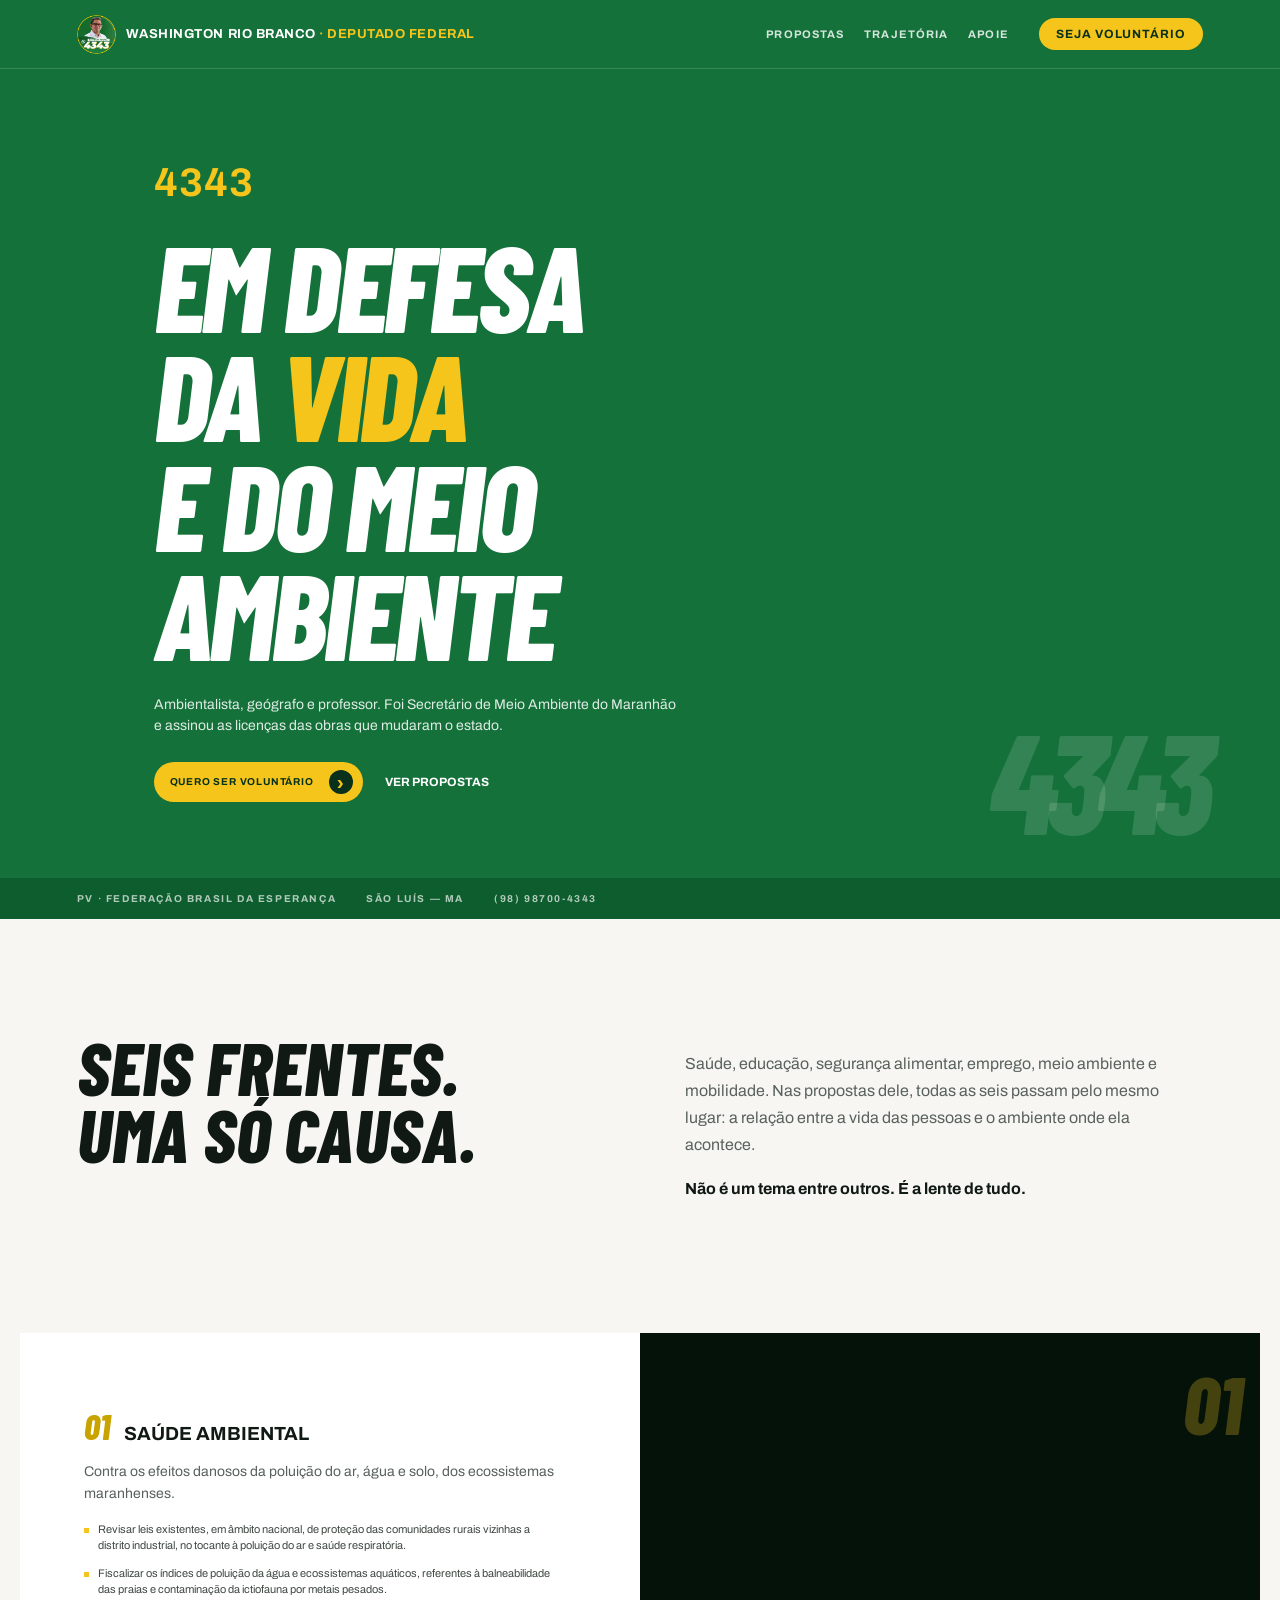
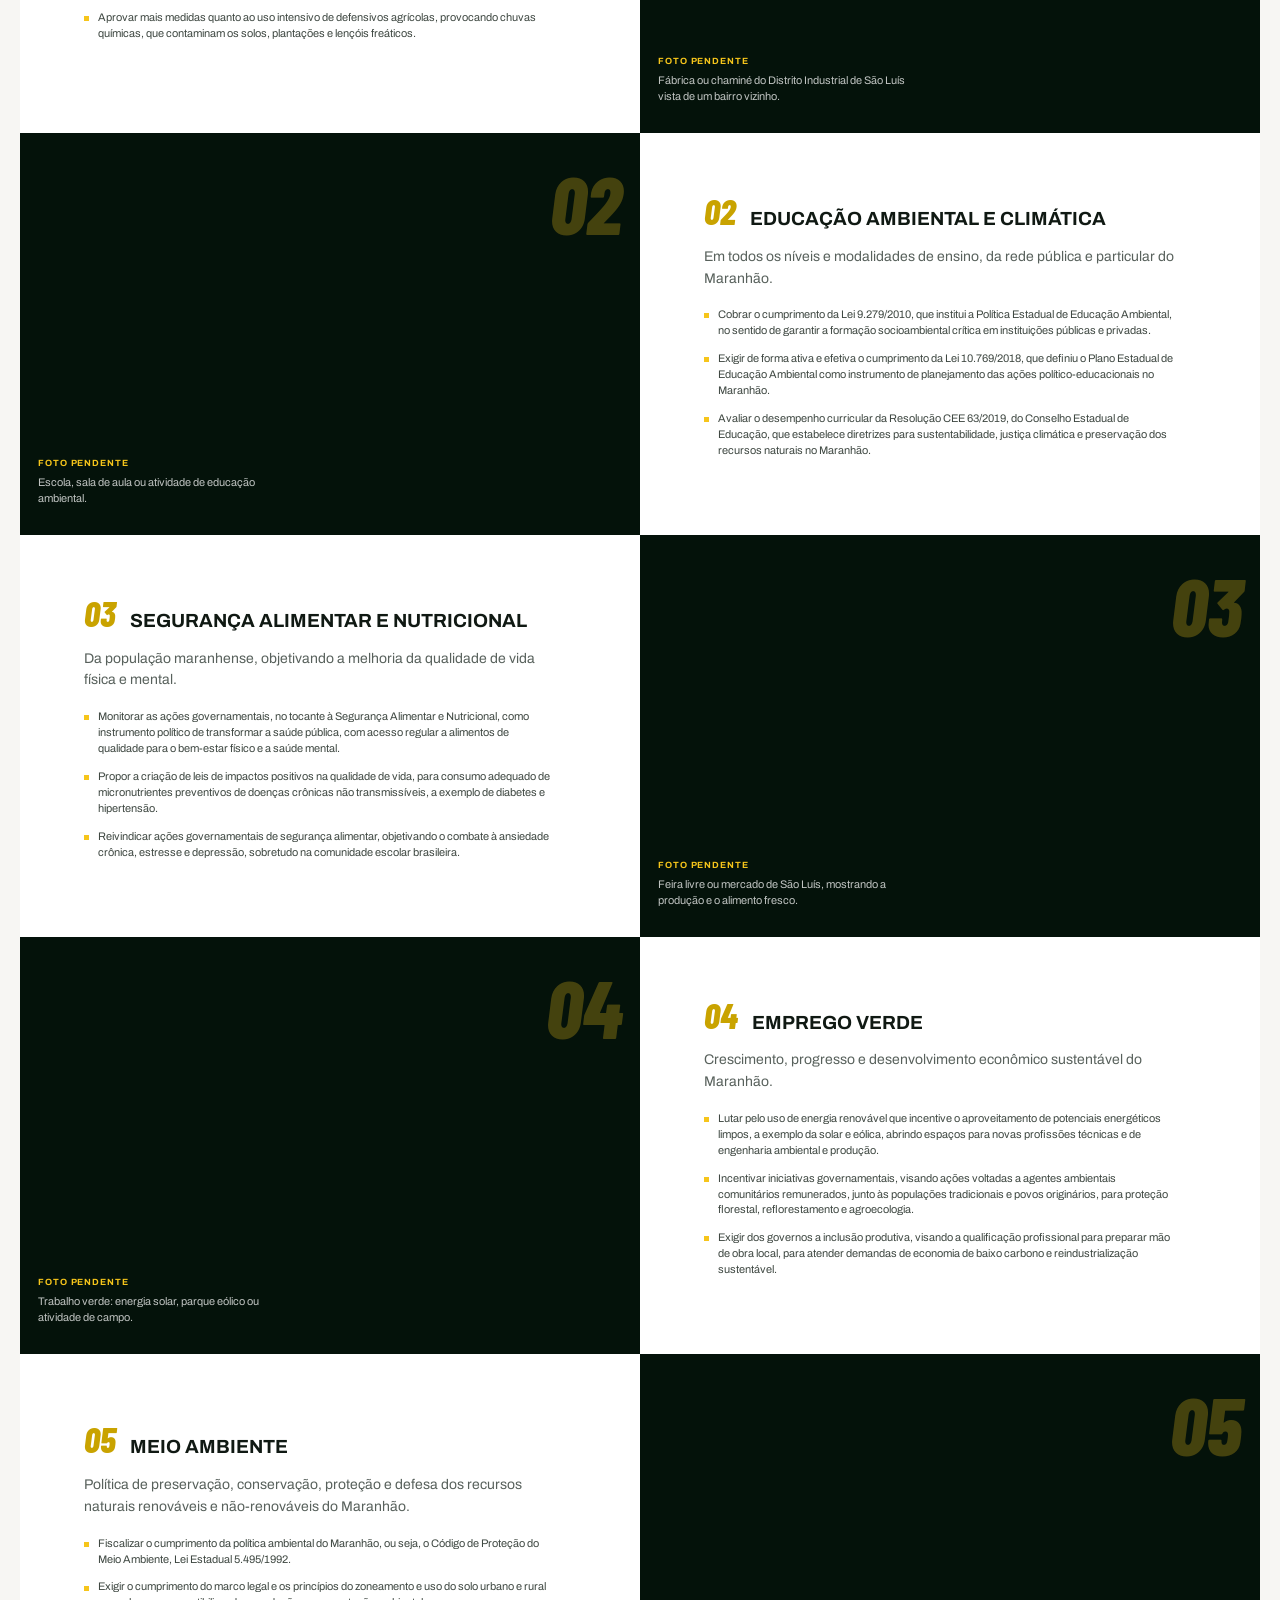
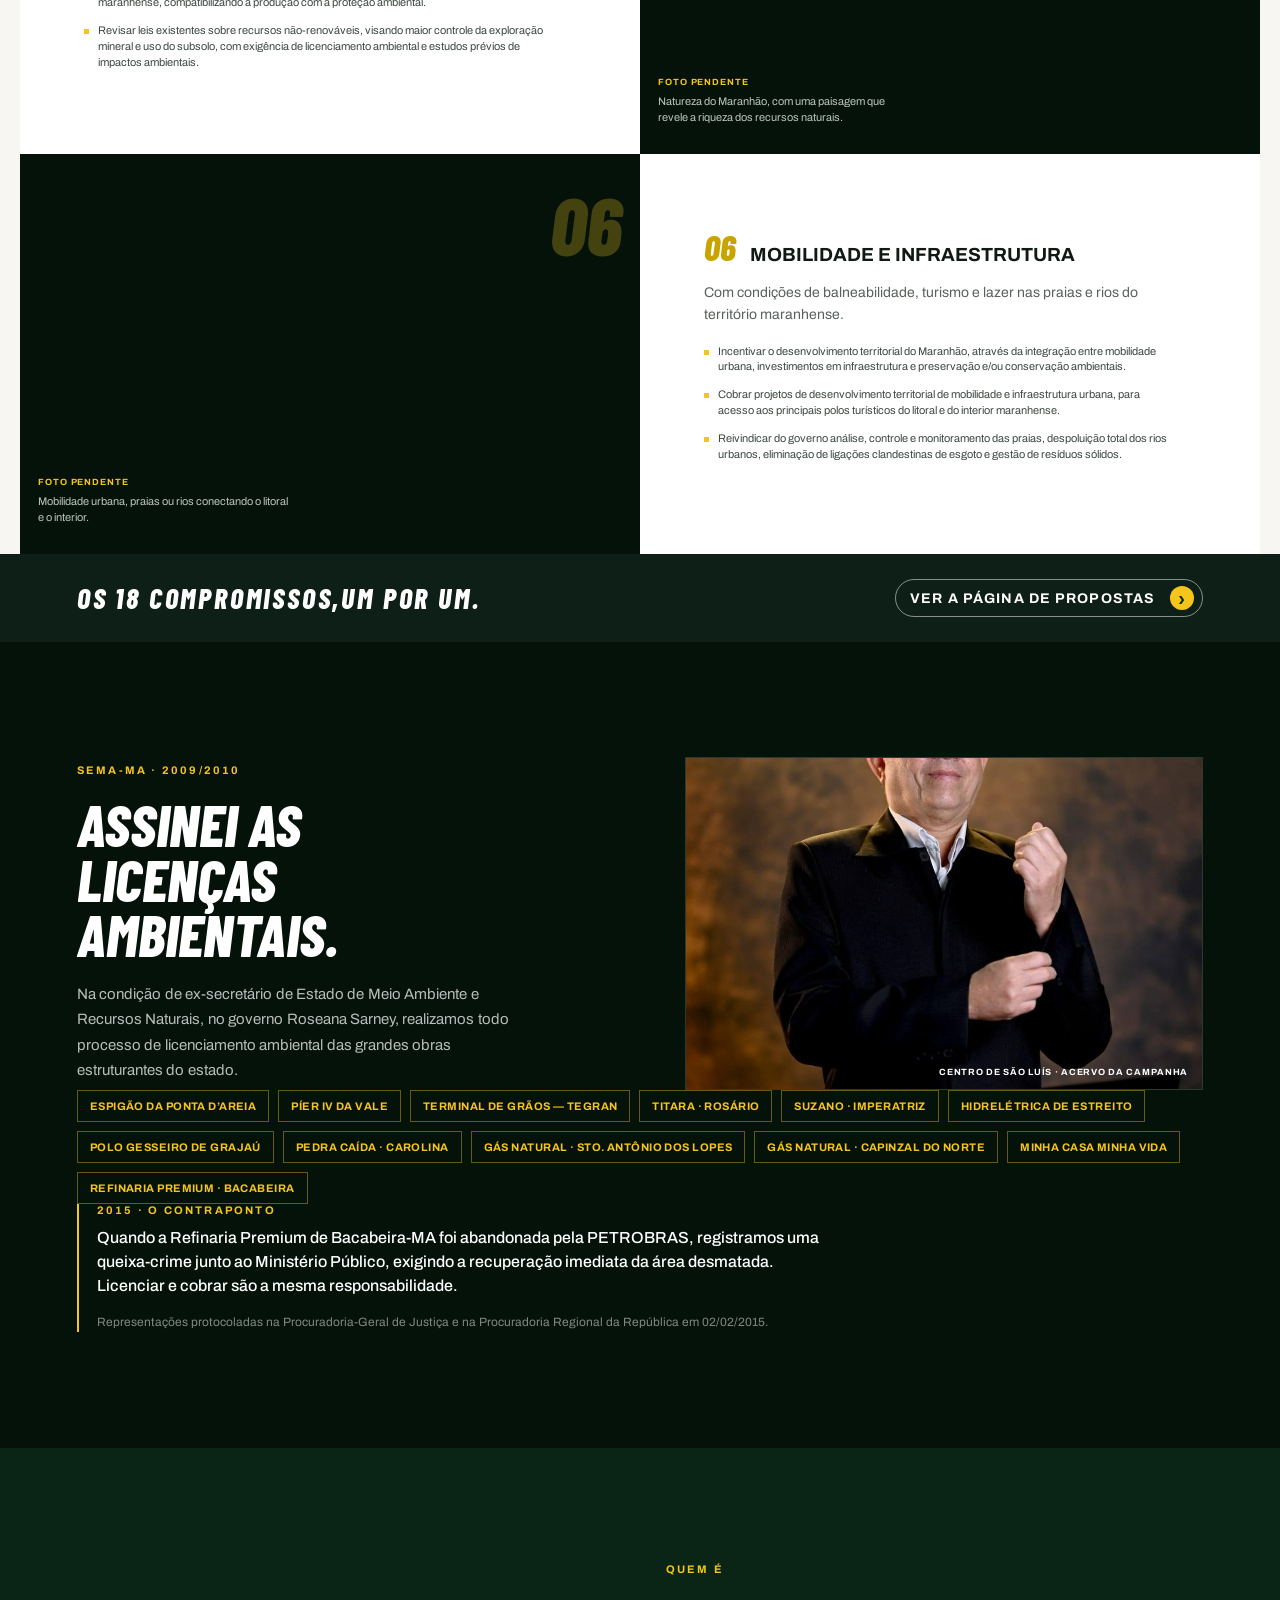
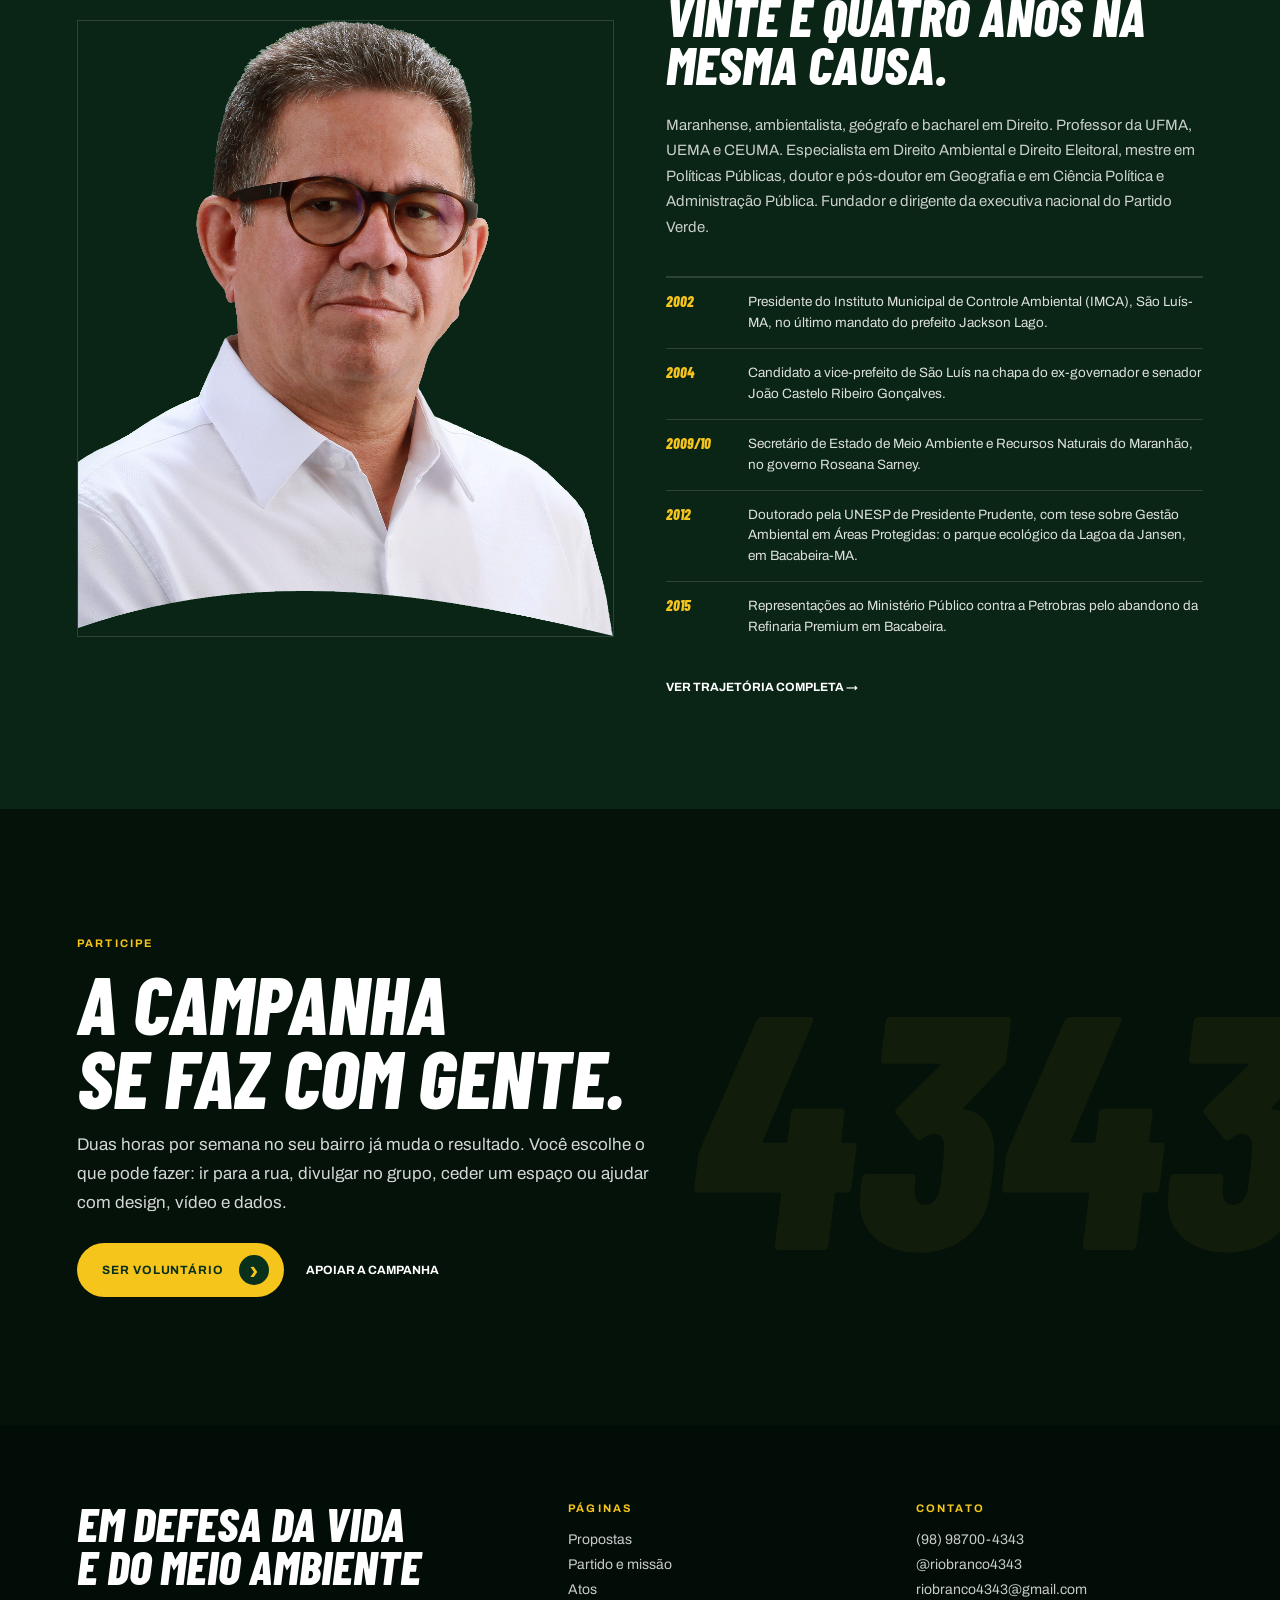
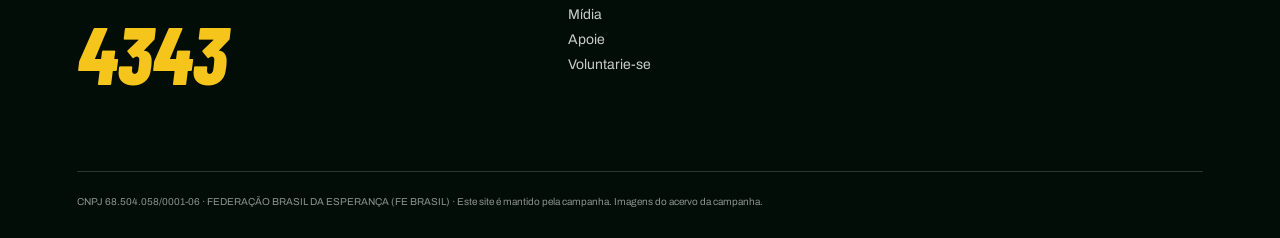
==== index.html @ f55b4275 "Trajetoria" ====
<!doctype html>
<html lang="pt-BR">
  <head>
    <meta charset="utf-8" />
    <meta name="viewport" content="width=device-width,initial-scale=1" />
    <meta
      name="description"
      content="Washington Rio Branco 4343 — Deputado Federal pelo Maranhão."
    />
    <title>Washington Rio Branco 4343</title>
    <link rel="icon" href="assets/marca-w.jpg" type="image/png">
    <link rel="stylesheet" href="styles.css" />
    <link rel="stylesheet" href="home.css" />
  </head>
  <body class="home-page">
    <header>
      <div class="wrap nav">
        <a class="brand" href="index.html"
          ><img src="assets/selo-circular.png" alt="Washington 4343" /><span
            >WASHINGTON RIO BRANCO <strong> · DEPUTADO FEDERAL</strong></span
          ></a
        >
        <nav>
          <a href="propostas.html">PROPOSTAS</a><a href="trajetoria.html">TRAJETÓRIA</a
          ><a href="apoie.html">APOIE</a>
        </nav>
        <a class="button" href="voluntarie-se.html">SEJA VOLUNTÁRIO</a>
      </div>
    </header>
    <main>
      <section class="home-hero">
        <div class="wrap home-hero-content">
          <div class="kicker">4343</div>
          <h1>EM DEFESA<br />DA <em>VIDA</em><br />E DO MEIO<br />AMBIENTE</h1>
          <p>
            Ambientalista, geógrafo e professor. Foi Secretário de Meio Ambiente
            do Maranhão e assinou as licenças das obras que mudaram o estado.
          </p>
          <div class="hero-actions">
            <a class="button" href="voluntarie-se.html">QUERO SER VOLUNTÁRIO</a
            ><a class="simple-link" href="propostas.html">VER PROPOSTAS</a>
          </div>
          <strong class="hero-number">4343</strong>
        </div>
      </section>
      <div class="home-band">
        <div class="wrap">
          <span>PV · FEDERAÇÃO BRASIL DA ESPERANÇA</span
          ><span>SÃO LUÍS — MA</span><span>(98) 98700-4343</span>
        </div>
      </div>
      <section class="home-intro wrap">
        <h2>SEIS FRENTES.<br />UMA SÓ CAUSA.</h2>
        <div>
          <p>
            Saúde, educação, segurança alimentar, emprego, meio ambiente e
            mobilidade. Nas propostas dele, todas as seis passam pelo mesmo
            lugar: a relação entre a vida das pessoas e o ambiente onde ela
            acontece.
          </p>
          <p><b>Não é um tema entre outros. É a lente de tudo.</b></p>
        </div>
      </section>
      <section class="home-proposals" aria-label="Seis frentes da campanha">
        <article class="home-proposal">
          <div class="home-proposal-copy">
            <h3><b>01</b> SAÚDE AMBIENTAL</h3>
            <p>
              Contra os efeitos danosos da poluição do ar, água e solo, dos ecossistemas maranhenses.
            </p>
            <ul>
              <li>
                Revisar leis existentes, em âmbito nacional, de proteção das comunidades rurais vizinhas a distrito industrial, no tocante à poluição do ar e saúde respiratória.
              </li>
              <li>
                Fiscalizar os índices de poluição da água e ecossistemas aquáticos, referentes à balneabilidade das praias e contaminação da ictiofauna por metais pesados.
              </li>
              <li>
                Aprovar mais medidas quanto ao uso intensivo de defensivos agrícolas, provocando chuvas químicas, que contaminam os solos, plantações e lençóis freáticos.
              </li>
            </ul>
          </div>
          <div class="home-proposal-photo">
            <strong>01</strong>
            <div>
              <b>FOTO PENDENTE</b>
              <p>
                Fábrica ou chaminé do Distrito Industrial de São Luís vista de
                um bairro vizinho.
              </p>
            </div>
          </div>
        </article>
        <article class="home-proposal home-proposal-reverse">
          <div class="home-proposal-photo">
            <strong>02</strong>
            <div>
              <b>FOTO PENDENTE</b>
              <p>Escola, sala de aula ou atividade de educação ambiental.</p>
            </div>
          </div>
          <div class="home-proposal-copy">
            <h3><b>02</b> EDUCAÇÃO AMBIENTAL E CLIMÁTICA</h3>
            <p>
              Em todos os níveis e modalidades de ensino, da rede pública e particular do Maranhão.
            </p>
            <ul>
              <li>
                Cobrar o cumprimento da Lei 9.279/2010, que institui a Política Estadual de Educação Ambiental, no sentido de garantir a formação socioambiental crítica em instituições públicas e privadas.
              </li>
              <li>
                Exigir de forma ativa e efetiva o cumprimento da Lei 10.769/2018, que definiu o Plano Estadual de Educação Ambiental como instrumento de planejamento das ações político-educacionais no Maranhão.
              </li>
              <li>
                Avaliar o desempenho curricular da Resolução CEE 63/2019, do Conselho Estadual de Educação, que estabelece diretrizes para sustentabilidade, justiça climática e preservação dos recursos naturais no Maranhão.
              </li>
            </ul>
          </div>
        </article>
        <article class="home-proposal">
          <div class="home-proposal-copy">
            <h3><b>03</b> SEGURANÇA ALIMENTAR E NUTRICIONAL</h3>
            <p>
              Da população maranhense, objetivando a melhoria da qualidade de vida física e mental.
            </p>
            <ul>
              <li>Monitorar as ações governamentais, no tocante à Segurança Alimentar e Nutricional, como instrumento político de transformar a saúde pública, com acesso regular a alimentos de qualidade para o bem-estar físico e a saúde mental.</li>
              <li>Propor a criação de leis de impactos positivos na qualidade de vida, para consumo adequado de micronutrientes preventivos de doenças crônicas não transmissíveis, a exemplo de diabetes e hipertensão.</li>
              <li>      
              Reivindicar ações governamentais de segurança alimentar, objetivando o combate à ansiedade crônica, estresse e depressão, sobretudo na comunidade escolar brasileira.
              </li>
            </ul>
          </div>
          <div class="home-proposal-photo">
            <strong>03</strong>
            <div>
              <b>FOTO PENDENTE</b>
              <p>
                Feira livre ou mercado de São Luís, mostrando a produção e o
                alimento fresco.
              </p>
            </div>
          </div>
        </article>
        <article class="home-proposal home-proposal-reverse">
          <div class="home-proposal-photo">
            <strong>04</strong>
            <div>
              <b>FOTO PENDENTE</b>
              <p>
                Trabalho verde: energia solar, parque eólico ou atividade de
                campo.
              </p>
            </div>
          </div>
          <div class="home-proposal-copy">
            <h3><b>04</b> EMPREGO VERDE</h3>
            <p>
              Crescimento, progresso e desenvolvimento econômico sustentável do Maranhão.
            </p>
            <ul>
              <li>Lutar pelo uso de energia renovável que incentive o aproveitamento de potenciais energéticos limpos, a exemplo da solar e eólica, abrindo espaços para novas profissões técnicas e de engenharia ambiental e produção.</li>

              <li>Incentivar iniciativas governamentais, visando ações voltadas a agentes ambientais comunitários remunerados, junto às populações tradicionais e povos originários, para proteção florestal, reflorestamento e agroecologia.</li>

              <li>Exigir dos governos a inclusão produtiva, visando a qualificação profissional para preparar mão de obra local, para atender demandas de economia de baixo carbono e reindustrialização sustentável.</li>
            </ul>
          </div>
        </article>
        <article class="home-proposal">
          <div class="home-proposal-copy">
            <h3><b>05</b> MEIO AMBIENTE</h3>
            <p>
              Política de preservação, conservação, proteção e defesa dos recursos naturais renováveis e não-renováveis do Maranhão.
            </p>
            <ul>
              <li>Fiscalizar o cumprimento da política ambiental do Maranhão, ou seja, o Código de Proteção do Meio Ambiente, Lei Estadual 5.495/1992.</li>
              <li>           
                Exigir o cumprimento do marco legal e os princípios do zoneamento e uso do solo urbano e rural maranhense, compatibilizando a produção com a proteção ambiental.
              </li>
              <li>
                Revisar leis existentes sobre recursos não-renováveis, visando maior controle da exploração mineral e uso do subsolo, com exigência de licenciamento ambiental e estudos prévios de impactos ambientais.
              </li>
            </ul>
          </div>
          <div class="home-proposal-photo">
            <strong>05</strong>
            <div>
              <b>FOTO PENDENTE</b>
              <p>
                Natureza do Maranhão, com uma paisagem que revele a riqueza dos
                recursos naturais.
              </p>
            </div>
          </div>
        </article>
        <article class="home-proposal home-proposal-reverse">
          <div class="home-proposal-photo">
            <strong>06</strong>
            <div>
              <b>FOTO PENDENTE</b>
              <p>
                Mobilidade urbana, praias ou rios conectando o litoral e o
                interior.
              </p>
            </div>
          </div>
          <div class="home-proposal-copy">
            <h3><b>06</b> MOBILIDADE E INFRAESTRUTURA</h3>
            <p>
              Com condições de balneabilidade, turismo e lazer nas praias e rios do território maranhense.
            </p>
            <ul>
              <li>
                Incentivar o desenvolvimento territorial do Maranhão, através da integração entre mobilidade urbana, investimentos em infraestrutura e preservação e/ou conservação ambientais.
              </li>
              <li>Cobrar projetos de desenvolvimento territorial de mobilidade e infraestrutura urbana, para acesso aos principais polos turísticos do litoral e do interior maranhense.</li>
              <li>
                Reivindicar do governo análise, controle e monitoramento das praias, despoluição total dos rios urbanos, eliminação de ligações clandestinas de esgoto e gestão de resíduos sólidos.
              </li>
            </ul>
          </div>
        </article>
      </section>
      <section class="home-commitments">
        <div class="wrap">
          <div class="kicker">COMPROMISSOS PARA O MARANHÃO</div>
          <h2>OS 18 COMPROMISSOS,<br />UM POR UM.</h2>
          <p>
            Propostas que unem dignidade, desenvolvimento sustentável e justiça
            ambiental no dia a dia dos maranhenses.
          </p>
          <a class="button alt" href="propostas.html"
            >VER A PÁGINA DE PROPOSTAS</a
          >
        </div>
      </section>
      <section id="assinaturas" class="home-works">
        <div class="home-works-inner">
          <div class="home-works-top">
            <div class="home-section-heading">
              <div class="kicker">SEMA-MA · 2009/2010</div>
              <h2>ASSINEI AS<br />LICENÇAS<br />AMBIENTAIS.<br /></h2>
              <div class="works-copy"><p>Na condição de ex-secretário de Estado de Meio Ambiente e Recursos Naturais, no governo Roseana Sarney, realizamos todo processo de licenciamento ambiental das grandes obras estruturantes do estado.</p></div>
            </div>
            <figure class="works-photo"><img src="assets/estudio-2.jpg" alt="Washington Rio Branco em reunião" /><figcaption>CENTRO DE SÃO LUÍS · ACERVO DA CAMPANHA</figcaption></figure>
          </div>
          <div class="works-list"><span>ESPIGÃO DA PONTA D’AREIA</span><span>PÍER IV DA VALE</span><span>TERMINAL DE GRÃOS — TEGRAN</span><span>TITARA · ROSÁRIO</span><span>SUZANO · IMPERATRIZ</span><span>HIDRELÉTRICA DE ESTREITO</span><span>POLO GESSEIRO DE GRAJAÚ</span><span>PEDRA CAÍDA · CAROLINA</span><span>GÁS NATURAL · STO. ANTÔNIO DOS LOPES</span><span>GÁS NATURAL · CAPINZAL DO NORTE</span><span>MINHA CASA MINHA VIDA</span><span>REFINARIA PREMIUM · BACABEIRA</span></div>
          <div class="counterpoint"><div class="kicker">2015 · O CONTRAPONTO</div><p>Quando a Refinaria Premium de Bacabeira-MA foi abandonada pela PETROBRAS, registramos uma queixa-crime junto ao Ministério Público, exigindo a recuperação imediata da área desmatada. Licenciar e cobrar são a mesma responsabilidade.</p><small>Representações protocoladas na Procuradoria-Geral de Justiça e na Procuradoria Regional da República em 02/02/2015.</small></div>
        </div>
      </section>
      <section id="quem-e" class="home-profile">
        <div class="wrap profile-grid">
          <img src="assets/retrato.png" alt="Washington Rio Branco" />
          <div>
            <div class="kicker">QUEM É</div>
            <h2>VINTE E QUATRO ANOS NA MESMA CAUSA.</h2>
            <p>
              Maranhense, ambientalista, geógrafo e bacharel em Direito.
              Professor da UFMA, UEMA e CEUMA. Especialista em Direito Ambiental
              e Direito Eleitoral, mestre em Políticas Públicas, doutor e
              pós-doutor em Geografia e em Ciência Política e Administração
              Pública. Fundador e dirigente da executiva nacional do Partido
              Verde.
            </p>
            <dl>
              <div>
                <dt>2002</dt>
                <dd>
                  Presidente do Instituto Municipal de Controle Ambiental
                  (IMCA), São Luís-MA, no último mandato do prefeito Jackson Lago.
                </dd>
              </div>
              <div>
                <dt>2004</dt>
                <dd>
                  Candidato a vice-prefeito de São Luís na chapa do
                  ex-governador e senador João Castelo Ribeiro Gonçalves.
                </dd>
              </div>
              <div>
                <dt>2009/10</dt>
                <dd>
                  Secretário de Estado de Meio Ambiente e Recursos Naturais do
                  Maranhão, no governo Roseana Sarney.
                </dd>
              </div>
              <div>
                <dt>2012</dt>
                <dd>
                  Doutorado pela UNESP de Presidente Prudente, com tese sobre Gestão Ambiental em Áreas Protegidas: 
                  o parque ecológico da Lagoa da Jansen, em Bacabeira-MA.
                </dd>
              </div>
              <div>
                <dt>2015</dt>
                <dd>
                  Representações ao Ministério Público contra a Petrobras pelo
                  abandono da Refinaria Premium em Bacabeira.
                </dd>
              </div>
            </dl>
            <a class="simple-link" href="trajetoria.html" style="display:inline-block;margin-top:28px"
              >VER TRAJETÓRIA COMPLETA →</a
            >
          </div>
        </div>
      </section>
      <section class="home-join">
        <div class="wrap">
          <div class="kicker">PARTICIPE</div>
          <h2>A CAMPANHA<br />SE FAZ COM GENTE.</h2>
          <p>
            Duas horas por semana no seu bairro já muda o resultado. Você
            escolhe o que pode fazer: ir para a rua, divulgar no grupo, ceder um
            espaço ou ajudar com design, vídeo e dados.
          </p>
          <div class="hero-actions">
            <a class="button" href="voluntarie-se.html">SER VOLUNTÁRIO</a
            ><a class="simple-link" href="apoie.html">APOIAR A CAMPANHA</a>
          </div>
        </div>
      </section>
    </main>
    <footer class="home-footer">
      <div class="wrap footer-grid">
        <div>
          <h2>EM DEFESA DA VIDA<br />E DO MEIO AMBIENTE</h2>
          <strong>4343</strong>
        </div>
        <div>
          <div class="kicker">PÁGINAS</div>
          <a href="propostas.html">Propostas</a
          ><a href="trajetoria.html">Partido e missão</a><a href="#assinaturas">Atos</a
          ><a href="#depoimento">Mídia</a><a href="apoie.html">Apoie</a
          ><a href="voluntarie-se.html">Voluntarie-se</a>
        </div>
        <div>
          <div class="kicker">CONTATO</div>
          <a href="https://wa.me/5598987004343">(98) 98700-4343</a
          ><a href="https://instagram.com/riobranco4343">@riobranco4343</a
          ><a href="mailto:riobranco4343@gmail.com">riobranco4343@gmail.com</a>
        </div>
      </div>
      <div class="wrap footer-legal">
        CNPJ 68.504.058/0001-06 · FEDERAÇÃO BRASIL DA ESPERANÇA (FE BRASIL) ·
        Este site é mantido pela campanha. Imagens do acervo da campanha.
      </div>
    </footer>
    <script src="home.js"></script>
  </body>
</html>
---- styles.css ----
@import url("https://fonts.googleapis.com/css2?family=Archivo:wght@400;500;600;700&family=Barlow+Condensed:ital,wght@0,600;0,700;0,800;1,600;1,800&display=swap");

:root {
  --green: #14713a;
  --dark: #04120a;
  --ink: #101913;
  --gold: #f6c51b;
  --paper: #f7f6f3;
  --line: #dcded8;
}
* {
  box-sizing: border-box;
}
html {
  scroll-behavior: smooth;
}
body {
  margin: 0;
  background: var(--paper);
  font-family: Archivo, Arial, sans-serif;
  color: var(--ink);
}
a {
  text-decoration: none;
  color: inherit;
}
.wrap {
  width: min(1120px, 88vw);
  margin: auto;
}
.kicker {
  font-size: 11px;
  letter-spacing: 0.2em;
  font-weight: 700;
  color: var(--gold);
}
.kicker-green {
  color: var(--green);
}
.kicker-dark {
  color: #08301a;
}
h1,
h2,
h3 {
  font-family: "Barlow Condensed", Arial, sans-serif;
  font-style: italic;
  line-height: 0.9;
  margin: 0;
  font-weight: 800;
}
.button {
  display: inline-flex;
  align-items: center;
  gap: 15px;
  background: var(--gold);
  color: #08301a;
  border: 0;
  border-radius: 99px;
  padding: 12px 15px 12px 25px;
  font:
    700 12px Archivo,
    Arial,
    sans-serif;
  letter-spacing: 0.08em;
  cursor: pointer;
}
.button:after {
  content: "›";
  font: 700 26px/20px Arial;
  display: grid;
  place-items: center;
  width: 30px;
  height: 30px;
  border-radius: 50%;
  background: #08301a;
  color: var(--gold);
}
.button.alt {
  background: transparent;
  border: 1px solid rgba(255, 255, 255, 0.5);
  color: #fff;
}
.button.alt:after {
  background: var(--gold);
  color: #08301a;
}
header {
  position: sticky;
  top: 0;
  z-index: 10;
  background: var(--green);
  border-bottom: 1px solid #ffffff25;
}
.nav {
  height: 68px;
  display: flex;
  align-items: center;
  gap: 22px;
}
.brand {
  display: flex;
  align-items: center;
  gap: 10px;
  color: #fff;
  font-weight: 700;
  font-size: 13px;
  letter-spacing: 0.04em;
}
.brand img {
  width: 39px;
  height: 39px;
  border-radius: 50%;
  object-fit: cover;
}
.brand strong {
  color: var(--gold);
}
nav {
  margin-left: auto;
  display: flex;
  gap: 20px;
  color: #ffffffd1;
  font-size: 11px;
  font-weight: 700;
  letter-spacing: 0.1em;
}
nav a:hover {
  color: var(--gold);
}
.nav .button {
  margin-left: 8px;
  padding: 9px 17px;
}
.nav .button:after {
  display: none;
}
.hero {
  min-height: 640px;
  background: var(--green);
  color: #fff;
  display: flex;
  align-items: end;
  padding: 82px 0;
}
.hero-content {
  max-width: 810px;
}
.hero h1 {
  font-size: clamp(65px, 10vw, 136px);
  margin: 22px 0;
  color: #fff;
}
.hero h1 em {
  color: var(--gold);
  font-style: inherit;
}
.lead {
  font-size: 18px;
  line-height: 1.6;
  max-width: 640px;
  color: #ffffffda;
}
.hero-actions {
  display: flex;
  align-items: center;
  gap: 22px;
  margin-top: 26px;
}
.simple-link {
  font-size: 12px;
  font-weight: 700;
}
.home-commitments h2 {
  letter-spacing: 0.1em;
  color: #fff;
}
.band {
  background: #0f5f30;
  color: #ffffffa8;
  padding: 15px 0;
  font-size: 10px;
  font-weight: 700;
  letter-spacing: 0.16em;
}
.band .wrap {
  display: flex;
  gap: 24px;
  flex-wrap: wrap;
}
.intro {
  padding: 100px 0 70px;
  display: grid;
  grid-template-columns: 1fr 1fr;
  gap: 90px;
}
.intro h2 {
  font-size: 68px;
}
.intro p {
  font-size: 16px;
  line-height: 1.7;
  color: #4a5450;
}
.intro p b {
  color: var(--ink);
}
.cards {
  display: grid;
  grid-template-columns: repeat(3, 1fr);
  border-top: 1px solid var(--line);
  border-left: 1px solid var(--line);
  margin-bottom: 100px;
}
.card {
  min-height: 250px;
  background: #fff;
  padding: 31px 27px;
  border-right: 1px solid var(--line);
  border-bottom: 1px solid var(--line);
}
.number {
  font: 800 italic 40px "Barlow Condensed";
  color: #c9a300;
}
.card h3 {
  font: 600 23px/1 "Archivo";
  margin: 12px 0;
}
.card p {
  font-size: 14px;
  line-height: 1.6;
  color: #4a5450;
}
.feature {
  background: var(--dark);
  color: #fff;
  padding: 100px 0;
}
.feature-grid {
  display: grid;
  grid-template-columns: 1fr 1fr;
  gap: 64px;
  align-items: center;
}
.feature h2 {
  font-size: 66px;
  margin: 16px 0;
}
.feature p {
  color: #ffffffbf;
  line-height: 1.7;
}
.feature img {
  width: 100%;
  height: 350px;
  object-fit: cover;
  object-position: center 34%;
}
.quote {
  background: var(--gold);
  padding: 84px 0;
}
.quote h2 {
  font-size: clamp(48px, 7vw, 96px);
  max-width: 900px;
}
.cta {
  background: var(--dark);
  color: #fff;
  padding: 90px 0;
}
.cta .wrap {
  display: flex;
  justify-content: space-between;
  gap: 30px;
  align-items: end;
}
.cta h2 {
  font-size: 65px;
}
.footer {
  background: #0b2e19;
  color: #ffffffa8;
  padding: 38px 0;
  font-size: 12px;
}
.footer .wrap {
  display: flex;
  justify-content: space-between;
  gap: 20px;
  flex-wrap: wrap;
}
.page-hero {
  background: var(--green);
  color: #fff;
  padding: 100px 0 85px;
}
.page-hero h1 {
  font-size: clamp(62px, 9vw, 128px);
  margin-top: 18px;
}
.page-hero p {
  font-size: 18px;
  line-height: 1.6;
  max-width: 600px;
  color: #ffffffd5;
}
.proposals {
  width: min(1120px, 88vw);
  margin: 0 auto;
  padding: 92px 0 110px;
  display: grid;
  grid-template-columns: 200px minmax(0, 650px);
  justify-content: center;
  gap: 56px;
  align-items: start;
}
.proposal-index {
  position: sticky;
  top: max(84px, calc(50vh - 170px));
}
.proposal-index .kicker {
  margin-bottom: 14px;
  color: #727a74;
}
.proposal-index a {
  display: block;
  padding: 11px 10px;
  border-left: 2px solid #dfdfd8;
  font-size: 10px;
  font-weight: 700;
  line-height: 1.25;
  color: #5d665f;
}
.proposal-index a b {
  color: #c9a300;
  margin-right: 8px;
}
.proposal-index a:hover,
.proposal-index a.active {
  border-left-color: var(--green);
  background: #edf3ed;
  color: var(--ink);
}
.proposals:has(.proposal:target) .proposal-index a.active {
  border-left-color: #dfdfd8;
  background: transparent;
  color: #5d665f;
}
.proposals:has(#proposta-01:target) .proposal-index a[href="#proposta-01"],
.proposals:has(#proposta-02:target) .proposal-index a[href="#proposta-02"],
.proposals:has(#proposta-03:target) .proposal-index a[href="#proposta-03"],
.proposals:has(#proposta-04:target) .proposal-index a[href="#proposta-04"],
.proposals:has(#proposta-05:target) .proposal-index a[href="#proposta-05"],
.proposals:has(#proposta-06:target) .proposal-index a[href="#proposta-06"] {
  border-left-color: var(--green);
  background: #edf3ed;
  color: var(--ink);
}
.proposal-index p {
  margin: 24px 0 0;
  padding-top: 14px;
  border-top: 1px solid var(--line);
  color: #7d857f;
  font-size: 10px;
  line-height: 1.5;
}
.proposals-list {
  display: grid;
  width: 100%;
  gap: 100px;
}
.proposal {
  display: flex;
  flex-direction: column;
  gap: 28px;
  scroll-margin-top: 105px;
}
.proposal-text {
  background: transparent;
}
.proposal .number {
  display: inline-block;
  margin-right: 10px;
  font: 800 italic 70px/0.75 "Barlow Condensed";
  color: #dfddd5;
  vertical-align: middle;
}
.proposal-text h2 {
  display: inline;
  font: 800 italic 45px/0.9 "Barlow Condensed";
  vertical-align: middle;
}
.proposal-text p {
  max-width: 550px;
  margin: 25px 0 20px;
  color: var(--green);
  font-size: 18px;
  font-weight: 600;
  line-height: 1.5;
}
.proposal-text ul {
  margin: 0;
  padding: 16px 0 0;
  list-style: none;
  border-top: 2px solid var(--ink);
}
.proposal-text ul:before {
  content: "O QUE VOU FAZER";
  display: block;
  margin-bottom: 4px;
  color: var(--green);
  font-size: 10px;
  font-weight: 700;
  letter-spacing: 0.2em;
}
.proposal-text li {
  position: relative;
  margin: 0;
  padding: 17px 0 17px 84px;
  border-bottom: 1px solid var(--line);
  font-size: 15px;
  line-height: 1.55;
}
.proposal-text li:before {
  content: "ATUAR";
  position: absolute;
  left: 0;
  top: 19px;
  color: #737a74;
  font-size: 10px;
  font-weight: 700;
  letter-spacing: 0.1em;
}
.proposal-photo {
  order: 2;
  height: 205px;
  background: #0a2415;
  position: relative;
  overflow: hidden;
}
.proposal-text {
  order: 1;
}
.proposal-photo img {
  width: 100%;
  height: 100%;
  object-fit: cover;
  object-position: center;
  display: block;
}
.proposal-photo:after {
  content: "";
  position: absolute;
  inset: 0;
  background: linear-gradient(0deg, rgba(4, 18, 10, 0.55), transparent 48%);
  pointer-events: none;
}
.proposal-photo .photo-number {
  font: 800 italic 94px "Barlow Condensed";
  color: #f6c51b66;
  position: absolute;
  z-index: 1;
  right: 20px;
  top: 12px;
}
.support {
  padding: 95px 0;
  display: grid;
  grid-template-columns: 1fr 1fr;
  gap: 70px;
}
.support h1 {
  font-size: 74px;
  margin: 16px 0;
}
.support p {
  line-height: 1.7;
  color: #4a5450;
}
.support-photo {
  width: 100%;
  max-width: 430px;
  height: 510px;
  margin-top: 15px;
  object-fit: cover;
  object-position: center top;
}
.form {
  background: #fff;
  border: 1px solid var(--line);
  padding: 32px;
}
.form h2 {
  font-size: 38px;
  margin-bottom: 22px;
}
.form label {
  display: block;
  font-size: 11px;
  font-weight: 700;
  letter-spacing: 0.1em;
  margin: 17px 0 7px;
}
.form input,
.form select,
.form textarea {
  width: 100%;
  padding: 13px;
  border: 1px solid #c9cec8;
  background: #fafaf8;
  font: 14px Archivo;
}
.form textarea {
  min-height: 90px;
}
.form .button {
  margin-top: 22px;
}
.form button:disabled {
  opacity: 0.65;
  cursor: wait;
}
.notice {
  font-size: 11px !important;
  color: #6b746e !important;
  margin-top: 20px;
}
.join {
  background: var(--dark);
  color: #fff;
  padding: 90px 0;
}
.volunteer-page {
  min-height: 100vh;
  display: flex;
  flex-direction: column;
}
.volunteer-page main {
  flex: 1;
  display: flex;
}
.volunteer-page .join {
  flex: 1;
  display: flex;
  align-items: center;
}
.volunteer-page .join-grid {
  width: min(1180px, 88vw);
  gap: clamp(48px, 6vw, 88px);
  align-items: center;
}
.volunteer-page .join h1 {
  font-size: clamp(58px, 6vw, 86px);
}
.volunteer-page .whatsapp-card {
  background: #0b2e19;
  border: 1px solid #2a7046;
  color: #fff;
  padding: 32px;
}
.volunteer-page .whatsapp-card h2 {
  color: #fff;
  margin-top: 10px;
}
.volunteer-page .whatsapp-card p {
  color: #ffffffc7;
}
.volunteer-page .whatsapp-card .notice {
  color: #ffffffa8 !important;
}
.whatsapp-brand {
  width: 48px;
  height: 48px;
  display: block;
  margin-bottom: 12px;
  border-radius: 50%;
  object-fit: cover;
}
.join-grid {
  display: grid;
  grid-template-columns: 1fr 1fr;
  gap: 70px;
}
.join h1 {
  font-size: 80px;
  margin: 16px 0;
}
.join p {
  line-height: 1.7;
  color: #ffffffc7;
}
.check {
  display: flex;
  gap: 12px;
  margin: 13px 0;
  color: #fff;
  font-size: 14px;
}
.check:before {
  content: "✓";
  color: var(--gold);
  font-weight: bold;
}
.success {
  display: none;
  margin-top: 16px;
  background: #e9f5df;
  padding: 13px;
  color: #245719;
  font-size: 13px;
}
.success.error {
  background: #fff0ed;
  color: #9b2c18;
}
.pix-owner {
  margin: 0 0 18px;
  font-size: 13px;
  line-height: 1.6;
}
.pix-options {
  display: grid;
  grid-template-columns: repeat(3, 1fr);
  gap: 8px;
  margin: 18px 0;
}
.pix-value {
  padding: 12px 6px;
  border: 1px solid #b7c4b9;
  background: #fff;
  color: #08301a;
  font:
    700 13px Archivo,
    Arial,
    sans-serif;
  cursor: pointer;
}
.pix-value:hover,
.pix-value.active {
  border-color: var(--green);
  background: var(--green);
  color: #fff;
}
.pix-key-copy {
  width: 100%;
  margin-top: 10px;
  padding: 11px;
  border: 1px solid #aebbb0;
  background: transparent;
  color: #08301a;
  font:
    700 11px Archivo,
    Arial,
    sans-serif;
  letter-spacing: 0.08em;
  cursor: pointer;
}
.pix-key-copy:hover {
  border-color: var(--green);
  color: var(--green);
}
.pix-qr-wrap {
  display: grid;
  place-items: center;
  min-height: 210px;
  margin: 24px 0 4px;
  border: 1px solid var(--line);
  background: #fff;
}
#pix-qr {
  display: grid;
  place-items: center;
  width: 190px;
  min-height: 190px;
  color: #4a5450;
  font-size: 12px;
  line-height: 1.5;
  text-align: center;
}
#pix-qr img {
  display: block;
}
@media (max-width: 760px) {
  nav {
    display: none;
  }
  .nav .button {
    margin-left: auto;
  }
  .hero {
    min-height: 600px;
    padding: 60px 0;
  }
  .intro,
  .feature-grid,
  .support,
  .join-grid {
    grid-template-columns: 1fr;
    gap: 35px;
  }
  .intro {
    padding: 65px 0 45px;
  }
  .intro h2 {
    font-size: 55px;
  }
  .cards {
    grid-template-columns: 1fr;
  }
  .feature {
    padding: 65px 0;
  }
  .feature h2,
  .cta h2 {
    font-size: 54px;
  }
  .cta .wrap {
    display: block;
  }
  .cta .button {
    margin-top: 25px;
  }
  .proposals {
    display: block;
    padding: 60px 0 72px;
  }
  .proposal-index {
    display: none;
  }
  .proposals-list {
    gap: 72px;
  }
  .proposal {
    gap: 22px;
  }
  .proposal .number {
    font-size: 56px;
  }
  .proposal-text h2 {
    font-size: 36px;
  }
  .proposal-text p {
    margin: 20px 0 16px;
    font-size: 16px;
  }
  .proposal-text li {
    padding: 14px 0 14px 68px;
    font-size: 14px;
  }
  .proposal-text li:before {
    top: 16px;
    font-size: 9px;
  }
  .proposal-photo {
    height: 150px;
  }
  .support {
    padding: 65px 0;
  }
  .support h1,
  .join h1 {
    font-size: 60px;
  }
  .volunteer-page .join {
    padding: 70px 0;
  }
  .volunteer-page .join-grid {
    width: min(100% - 40px, 520px);
  }
  .volunteer-page .join h1 {
    font-size: 60px;
  }
  .page-hero {
    padding: 70px 0;
  }
  .hero-actions {
    align-items: flex-start;
    flex-direction: column;
  }
  .band .wrap {
    gap: 10px 20px;
  }
}
---- home.css ----
/* Home editorial */
.home-page {
  background: #f7f6f3;
}
.home-hero {
  min-height: 0;
  background: var(--green);
  color: #fff;
  position: relative;
  overflow: hidden;
}
.home-hero-content {
  position: relative;
  max-width: 1240px;
  margin: 0 auto;
  padding: clamp(18px, 2.8vw, 40px) 6vw clamp(42px, 7vw, 76px);
  min-height: min(84vh, 1000px);
  display: flex;
  flex-direction: column;
  justify-content: flex-end;
  gap: 26px;
}

.home-hero .kicker {
  font-size: 40px;
  letter-spacing: 1px;
}

.home-hero h1 {
  margin: 0;
  font-size: clamp(72px, 9.5vw, 136px);
  letter-spacing: -0.035em;
}
.home-hero h1 em {
  color: var(--gold);
  font-style: inherit;
}
.home-hero p {
  max-width: 530px;
  margin: 0;
  color: #ffffffdc;
  font-size: 14px;
  line-height: 1.5;
}
.home-hero .hero-actions {
  margin-top: 0;
}
.home-hero .button {
  padding: 8px 10px 8px 16px;
  font-size: 10px;
}
.home-hero .button:after {
  width: 24px;
  height: 24px;
  font-size: 21px;
}
.home-hero .simple-link,
.home-join .simple-link {
  color: #fff;
}
.hero-number {
  position: absolute;
  right: 0;
  bottom: 28px;
  color: #ffffff22;
  font: 800 italic clamp(80px, 11vw, 155px)/1 "Barlow Condensed";
  letter-spacing: -0.08em;
}
.home-band {
  background: #0d5d2e;
  color: #ffffffad;
  padding: 15px 0;
  font-size: 10px;
  font-weight: 700;
  letter-spacing: 0.16em;
}
.home-band .wrap {
  display: flex;
  gap: 30px;
  flex-wrap: wrap;
}
.home-intro {
  display: grid;
  grid-template-columns: 1fr 1fr;
  gap: 90px;
  padding: 120px 0 80px;
}
.home-intro h2,
.home-section-heading h2 {
  font-size: clamp(54px, 6vw, 82px);
}
.home-intro p {
  max-width: 485px;
  font-size: 16px;
  line-height: 1.7;
  color: #59625c;
}
.home-intro p b {
  color: var(--ink);
}
.home-proposals {
  width: min(1120px, 100%);
  margin: 0 auto 120px;
}
.home-proposal {
  display: grid;
  grid-template-columns: 1fr 1fr;
  min-height: 370px;
}
.home-proposal-copy {
  padding: 58px 52px;
  background: #fff;
}
.home-proposal-copy h3 {
  margin: 0 0 24px;
  font:
    700 19px/1.1 Archivo,
    Arial,
    sans-serif;
  color: var(--ink);
}
.home-proposal-copy h3 b {
  color: #c9a300;
  font: 800 italic 36px/0.8 "Barlow Condensed";
  margin-right: 10px;
}
.home-proposal-copy p {
  max-width: 430px;
  margin: 0 0 22px;
  color: #58615c;
  font-size: 14px;
  line-height: 1.55;
}
.home-proposal-copy ul {
  max-width: 430px;
  margin: 0;
  padding: 0;
  list-style: none;
}
.home-proposal-copy li {
  position: relative;
  margin: 0 0 13px;
  padding-left: 14px;
  color: #3f4842;
  font-size: 11px;
  line-height: 1.45;
}
.home-proposal-copy li:before {
  content: " ";
  position: absolute;
  top: 0.55em;
  left: 0;
  width: 5px;
  height: 5px;
  background: var(--gold);
}
.home-proposal-photo {
  position: relative;
  display: flex;
  flex-direction: column;
  justify-content: space-between;
  min-height: 370px;
  padding: 28px 18px;
  background: var(--dark);
  color: #fff;
}
.home-proposal-photo > strong {
  align-self: flex-end;
  color: #f6c51b44;
  font: 800 italic 82px/1 "Barlow Condensed";
}
.home-proposal-photo > div {
  max-width: 255px;
  color: #ffffffbf;
  font-size: 11px;
  line-height: 1.45;
}
.home-proposal-photo > div b {
  display: block;
  margin-bottom: 5px;
  color: var(--gold);
  font-size: 9px;
  letter-spacing: 0.1em;
}
.home-proposal-photo > div p {
  margin: 0;
}
.home-commitments {
  background: #0d1f16;
  color: #fff;
  padding: 18px 0;
}
.home-commitments .wrap {
  width: min(900px, calc(100% - 50px));
  max-width: none;
  display: flex;
  align-items: center;
  justify-content: center;
  gap: 250px;
}
.home-commitments .kicker,
.home-commitments p {
  display: none;
}
.home-commitments h2 {
  margin: 0;
  font-size: 28px;
  line-height: 1;
  white-space: nowrap;
}
.home-commitments h2 br {
  display: none;
}
.home-commitments .button {
  flex: none;
  padding: 6px 8px 6px 14px;
  font-size: 14px;
}
.home-commitments .button:after {
  width: 24px;
  height: 24px;
  font-size: 20px;
}
.home-works {
  background: #03150d;
  color: #fff;
  padding: 128px 0 120px;
}
.home-works-inner {
  width: min(1040px, calc(100% - 50px));
  margin: 0 auto;
}
.home-works-top {
  display: grid;
  grid-template-columns: 340px 450px;
  justify-content: center;
  gap: 92px;
  align-items: center;
}
.home-section-heading h2 {
  max-width: 340px;
  margin: 0 0 20px;
  color: #fff;
  font-family: "Barlow Condensed", Arial, sans-serif;
  font-style: italic;
  font-weight: 800;
  font-size: clamp(36px, 4.6vw, 70px);
  line-height: 0.94;
  letter-spacing: 0;
  word-spacing: 0;
  text-transform: none;
}
.home-works .kicker {
  color: var(--gold);
}
.works-copy {
  max-width: 445px;
  color: #ffffffb8;
  font-size: 16px;
  line-height: 1.7;
  word-spacing: 0.03em;
}
.works-copy p {
  margin: 0;
}
.works-photo {
  position: relative;
  aspect-ratio: 1.3;
  margin: 0;
  overflow: hidden;
}
.works-photo img {
  width: 100%;
  height: 100%;
  display: block;
  object-fit: cover;
  object-position: center 45%;
}
.works-photo figcaption {
  position: absolute;
  right: 14px;
  bottom: 12px;
  color: #fff;
  font-size: 9px;
  font-weight: 700;
  letter-spacing: 0.08em;
}
.works-list {
  display: flex;
  flex-wrap: wrap;
  gap: 9px;
  margin-top: 48px;
}
.works-list span {
  padding: 9px 12px;
  border: 1px solid #f6c51b66;
  color: var(--gold);
  font-size: 11px;
  font-weight: 700;
  letter-spacing: 0.04em;
}
.counterpoint {
  max-width: 760px;
  margin-top: 40px;
  padding-left: 18px;
  border-left: 2px solid var(--gold);
  color: #fff;
}
.counterpoint .kicker {
  margin-bottom: 10px;
}
.counterpoint p {
  margin: 0 0 14px;
  font:
    700 21px/1.5 Archivo,
    Arial,
    sans-serif;
}
.counterpoint small {
  color: #ffffff80;
  font-size: 12px;
  line-height: 1.6;
}
.home-profile {
  background: #e8eee7;
  padding: 120px 0;
}
.profile-grid {
  display: grid;
  grid-template-columns: 0.78fr 1.22fr;
  gap: 80px;
  align-items: start;
}
.profile-grid > img {
  width: 100%;
  height: 640px;
  object-fit: cover;
  object-position: center top;
}
.profile-grid h2 {
  margin: 17px 0 24px;
  font-size: clamp(56px, 6vw, 86px);
}
.profile-grid > div > p {
  color: #46514a;
  line-height: 1.7;
}
.profile-grid dl {
  margin: 36px 0 0;
}
.profile-grid dl div {
  display: grid;
  grid-template-columns: 85px 1fr;
  gap: 15px;
  padding: 17px 0;
  border-top: 1px solid #cbd4ca;
}
.profile-grid dt {
  color: var(--green);
  font: 800 italic 30px "Barlow Condensed";
}
.profile-grid dd {
  margin: 0;
  color: #3f4a43;
  font-size: 14px;
  line-height: 1.55;
}
.home-testimony {
  background: #0b2e19;
  color: #fff;
  padding: 0;
}
.testimony-grid {
  display: grid;
  grid-template-columns: 1fr 1fr;
  gap: 70px;
  align-items: start;
}
.testimony-video {
  position: sticky;
  top: 102px;
  height: calc(100vh - 135px);
  padding: 76px 0;
}
.testimony-video video {
  width: 100%;
  height: 100%;
  display: block;
  object-fit: cover;
  background: #000;
}
.testimony-scroll {
  padding: 18vh 0 20vh;
}
.testimony-scroll article {
  min-height: 74vh;
  display: flex;
  flex-direction: column;
  justify-content: center;
}
.testimony-scroll h2 {
  margin: 18px 0;
  font-size: clamp(62px, 7vw, 96px);
}
.testimony-scroll p {
  max-width: 470px;
  color: #ffffffcf;
  font-size: 18px;
  line-height: 1.65;
}
.testimony-final {
  color: var(--gold);
}
.testimony-final p {
  color: #fff;
}
.testimony-actions {
  display: flex;
  align-items: center;
  gap: 22px;
  margin-top: 23px;
}
.home-join {
  background: var(--green);
  color: #fff;
  padding: 115px 0;
}
.home-join .wrap {
  max-width: 900px;
}
.home-join h2 {
  margin: 17px 0;
  font-size: clamp(58px, 8vw, 108px);
}
.home-join p {
  max-width: 600px;
  color: #ffffffd4;
  font-size: 17px;
  line-height: 1.7;
}
.home-footer {
  background: #061d0e;
  color: #fff;
  padding: 84px 0 28px;
}
.footer-grid {
  display: grid;
  grid-template-columns: 1.5fr 1fr 1fr;
  gap: 60px;
}
.footer-grid h2 {
  font-size: 48px;
}
.footer-grid strong {
  display: block;
  color: var(--gold);
  font: 800 italic 82px "Barlow Condensed";
  margin-top: 14px;
}
.footer-grid .kicker {
  margin-bottom: 18px;
}
.footer-grid a {
  display: block;
  margin: 10px 0;
  color: #ffffffc9;
  font-size: 14px;
}
.footer-grid a:hover {
  color: var(--gold);
}
.footer-legal {
  margin-top: 70px;
  padding-top: 22px;
  border-top: 1px solid #ffffff2b;
  color: #ffffff8c;
  font-size: 10px;
  line-height: 1.6;
}

@media (min-width: 761px) and (max-width: 900px) {
  .home-works-inner {
    width: calc(100% - 50px);
  }
  .home-commitments .wrap {
    width: calc(100% - 50px);
  }
  .home-section-heading h2 {
    font-size: clamp(50px, 6vw, 58px);
  }
}

@media (max-width: 760px) {
  .home-hero {
    min-height: 640px;
    padding: 65px 65px 0 0;
  }
  .home-hero h1 {
    font-size: clamp(63px, 17vw, 90px);
  }
  .home-hero p {
    font-size: 16px;
  }
  .hero-number {
    right: 5vw;
    bottom: -9px;
  }
  .home-band .wrap {
    gap: 10px 18px;
  }
  .home-intro,
  .profile-grid,
  .testimony-grid {
    grid-template-columns: 1fr;
    gap: 32px;
  }
  .home-intro {
    padding: 72px 0 48px;
  }
  .home-proposals {
    width: 100%;
    margin-bottom: 70px;
  }
  .home-proposal {
    grid-template-columns: 1fr;
  }
  .home-proposal-copy {
    padding: 42px 6vw;
  }
  .home-proposal-photo {
    min-height: 250px;
  }
  .home-proposal-reverse .home-proposal-photo {
    order: 2;
  }
  .home-proposal-reverse .home-proposal-copy {
    order: 1;
  }
  .home-commitments {
    padding: 10px 0;
  }
  .home-profile,
  .home-works,
  .home-join {
    padding: 70px 0;
  }
  .home-works-inner,
  .home-commitments .wrap {
    width: calc(100% - 50px);
  }
  .home-commitments .wrap {
    gap: 12px;
  }
  .home-commitments h2 {
    min-width: 0;
    font-size: 12px;
    white-space: normal;
  }
  .home-works-top {
    grid-template-columns: 1fr;
    gap: 35px;
  }
  .home-section-heading h2 {
    font-size: 54px;
  }
  .works-photo {
    width: 100%;
    height: auto;
    aspect-ratio: 1.3;
  }
  .works-list {
    gap: 6px;
  }
  .works-list span {
    font-size: 8px;
  }
  .counterpoint {
    margin-top: 32px;
  }
  .counterpoint p {
    font-size: 16px;
  }
  .profile-grid > img {
    height: 450px;
  }
  .testimony-video {
    position: static;
    height: auto;
    padding: 48px 0 0;
  }
  .testimony-video video {
    height: auto;
    aspect-ratio: 16/10;
  }
  .testimony-scroll {
    padding: 35px 0 55px;
  }
  .testimony-scroll article {
    min-height: 54vh;
  }
  .testimony-scroll h2 {
    font-size: 58px;
  }
  .testimony-actions {
    align-items: flex-start;
    flex-direction: column;
  }
  .footer-grid {
    grid-template-columns: 1fr;
    gap: 40px;
  }
}

/* Home only — implementation of the approved campaign layout. */
.home-page { background: var(--paper); }
.home-page .wrap { width: min(1240px, 88vw); }

.home-page header { position: relative; }
.home-hero { min-height: min(84vh, 1000px); }
.home-hero-content { min-height: min(84vh, 1000px); max-width: 1240px; padding: 92px 6vw 76px; gap: 26px; }
.home-hero h1 { font-size: clamp(72px, 9.5vw, 136px); }
.home-band .wrap { width: min(1240px, 88vw); }
.home-intro { width: min(1240px, 88vw); padding: clamp(64px, 9vw, 140px) 0; }
.home-intro h2 { font-size: clamp(48px, 5.8vw, 82px); }

/* Six axes: uninterrupted two-column editorial grid, with no gutter. */
.home-proposals { width: min(1240px, 100%); margin: 0 auto; }
.home-proposal { min-height: 400px; }
.home-proposal-copy { display: flex; flex-direction: column; justify-content: center; padding: clamp(42px, 5vw, 76px) clamp(28px, 5vw, 76px); }
.home-proposal-photo { min-height: 400px; padding: 28px 18px; }
.home-proposal-copy h3 { margin-bottom: 16px; }
.home-proposal-copy p, .home-proposal-copy ul { max-width: 470px; }
.home-proposal-copy p { margin-bottom: 18px; }
.home-proposal-copy li { margin-bottom: 12px; }

.home-commitments { margin: 0; padding: 0; }
.home-commitments .wrap { width: min(1240px, 88vw); min-height: 88px; gap: clamp(32px, 13vw, 250px); justify-content: space-between; }
.home-commitments h2 { font-size: clamp(22px, 2.2vw, 32px); }

.home-works { padding: clamp(64px, 9vw, 140px) 0; background: #04120a; }
.home-works-inner { width: min(1240px, 88vw); }
.home-works-top { grid-template-columns: repeat(2, minmax(0, 1fr)); gap: clamp(32px, 7vw, 112px); }
.home-section-heading { display: flex; flex-direction: column; gap: 20px; }
.home-section-heading h2 { max-width: none; margin: 0; }
.works-copy { font-size: clamp(15px, 1.15vw, 17px); }
.works-photo { height: clamp(220px, 26vw, 340px); aspect-ratio: auto; border: 1px solid #ffffff29; }
.works-list { margin-top: 0; }
.counterpoint { margin-top: 0; }
.counterpoint p { font-size: clamp(16px, 1.25vw, 19px); font-weight: 500; }

.home-profile { background: #0a2415; padding: clamp(64px, 9vw, 130px) 0; color: #fff; }
.profile-grid { grid-template-columns: repeat(2, minmax(0, 1fr)); gap: clamp(24px, 4vw, 56px); align-items: center; }
.profile-grid > img { height: auto; max-height: 710px; border: 1px solid #ffffff24; }
.profile-grid h2 { font-size: clamp(34px, 4.2vw, 62px); }
.profile-grid > div > p { color: #ffffffc7; font-size: clamp(15px, 1.15vw, 17px); }
.profile-grid dl { border-top: 1px solid #ffffff24; }
.profile-grid dl div { grid-template-columns: 62px 1fr; gap: 20px; border-color: #ffffff24; padding: 14px 0; }
.profile-grid dt { color: var(--gold); font-size: 15px; }
.profile-grid dd { color: #ffffffdb; font-size: 13.5px; }

.home-testimony { --testimony-progress: 0; position: relative; height: 340vh; background: #14713a; }
.testimony-stage { position: sticky; top: 0; height: 100vh; overflow: hidden; background: rgb(calc(20 - 16 * var(--testimony-progress)), calc(113 - 95 * var(--testimony-progress)), calc(58 - 48 * var(--testimony-progress))); }
.testimony-video { position: absolute; inset: 0; width: 100%; height: 100%; padding: 0; object-fit: cover; transform: scale(calc(1.12 - .12 * var(--testimony-progress))); transform-origin: center; }
.testimony-shade { position: absolute; inset: 0; background: linear-gradient(90deg, rgba(4,18,10,.84), rgba(4,18,10,.25) 58%, rgba(4,18,10,.08)), rgba(4,18,10,calc(.26 + .55 * var(--testimony-progress))); }
.testimony-content { position: relative; height: 100%; display: flex; align-items: center; pointer-events: none; }
.testimony-content article { position: absolute; width: min(660px, 88vw); opacity: 0; will-change: transform, opacity; }
.testimony-content h2 { margin: 18px 0; font-size: clamp(38px, 5vw, 76px); }
.testimony-content p { max-width: 42ch; margin: 0; color: #ffffffcc; font-size: clamp(15px, 1.15vw, 17px); }
.testimony-final h2 span { color: var(--gold); }
.testimony-final { color: #fff; }
.testimony-final p { color: #fff; font-weight: 500; }
.testimony-actions { pointer-events: auto; }
.testimony-progress { position: absolute; right: 6vw; bottom: 34px; left: 6vw; display: flex; align-items: center; gap: 16px; color: #ffffff73; font-size: 9.5px; font-weight: 600; letter-spacing: .2em; }
.testimony-progress::before { content: ''; flex: 1; height: 2px; background: #ffffff29; }
.testimony-progress span { position: absolute; left: 0; width: calc(100% - 275px); height: 2px; background: var(--gold); transform-origin: left; }
.testimony-progress small { width: 259px; font: inherit; }

.home-join { position: relative; overflow: hidden; background: #04120a; padding: clamp(72px, 10vw, 160px) 0; }
.home-join::after { content: '4343'; position: absolute; right: -2vw; top: 50%; color: #f6c51b0e; font: 800 italic clamp(160px, 26vw, 420px)/.8 'Barlow Condensed'; transform: translateY(-50%); pointer-events: none; }
.home-join .wrap { position: relative; z-index: 1; max-width: 1240px; }
.home-join h2 { max-width: 16ch; font-size: clamp(42px, 6.4vw, 104px); }
.home-footer { background: #020d07; padding-top: clamp(48px, 6vw, 88px); }

[data-reveal] { transition: opacity .55s cubic-bezier(.16,1,.3,1), transform .55s cubic-bezier(.16,1,.3,1); }
[data-reveal]:not(.is-visible) { opacity: 0; transform: translate3d(0, 26px, 0); }

@media (max-width: 760px) {
  .home-page .wrap, .home-intro, .home-band .wrap, .home-works-inner, .home-commitments .wrap { width: min(100% - 40px, 1240px); }
  .home-hero-content { min-height: 690px; padding: 88px 0 48px; }
  .home-hero h1 { font-size: clamp(58px, 17vw, 88px); }
  .home-hero p { font-size: 15px; }
  .home-intro { grid-template-columns: 1fr; gap: 26px; }
  .home-proposal { grid-template-columns: 1fr; }
  .home-proposal-copy { padding: 44px 6vw; }
  .home-proposal-photo { min-height: 260px; }
  .home-proposal-reverse .home-proposal-photo { order: 2; }
  .home-proposal-reverse .home-proposal-copy { order: 1; }
  .home-commitments .wrap { min-height: 0; padding: 22px 0; gap: 20px; }
  .home-commitments h2 { font-size: 20px; white-space: normal; }
  .home-commitments .button { font-size: 9px; }
  .home-works-top, .profile-grid { grid-template-columns: 1fr; }
  .home-works-inner { display: flex; flex-direction: column; gap: 34px; }
  .home-section-heading h2 { font-size: clamp(45px, 14vw, 64px); }
  .works-photo { height: auto; aspect-ratio: 1.3; }
  .profile-grid > img { max-height: none; }
  .home-testimony { height: auto; }
  .testimony-stage { position: relative; height: auto; min-height: 100svh; display: flex; padding: 74px 0 90px; }
  .testimony-content { min-height: 540px; }
  .testimony-content article { width: min(100% - 40px, 660px); }
  .testimony-progress { bottom: 24px; }
  .testimony-progress span { width: calc(100% - 166px); }
  .testimony-progress small { width: 150px; font-size: 7px; }
  .home-join h2 { font-size: clamp(48px, 14vw, 76px); }
}

@media (prefers-reduced-motion: reduce) {
  *, *::before, *::after { scroll-behavior: auto !important; transition-duration: .01ms !important; animation-duration: .01ms !important; }
}
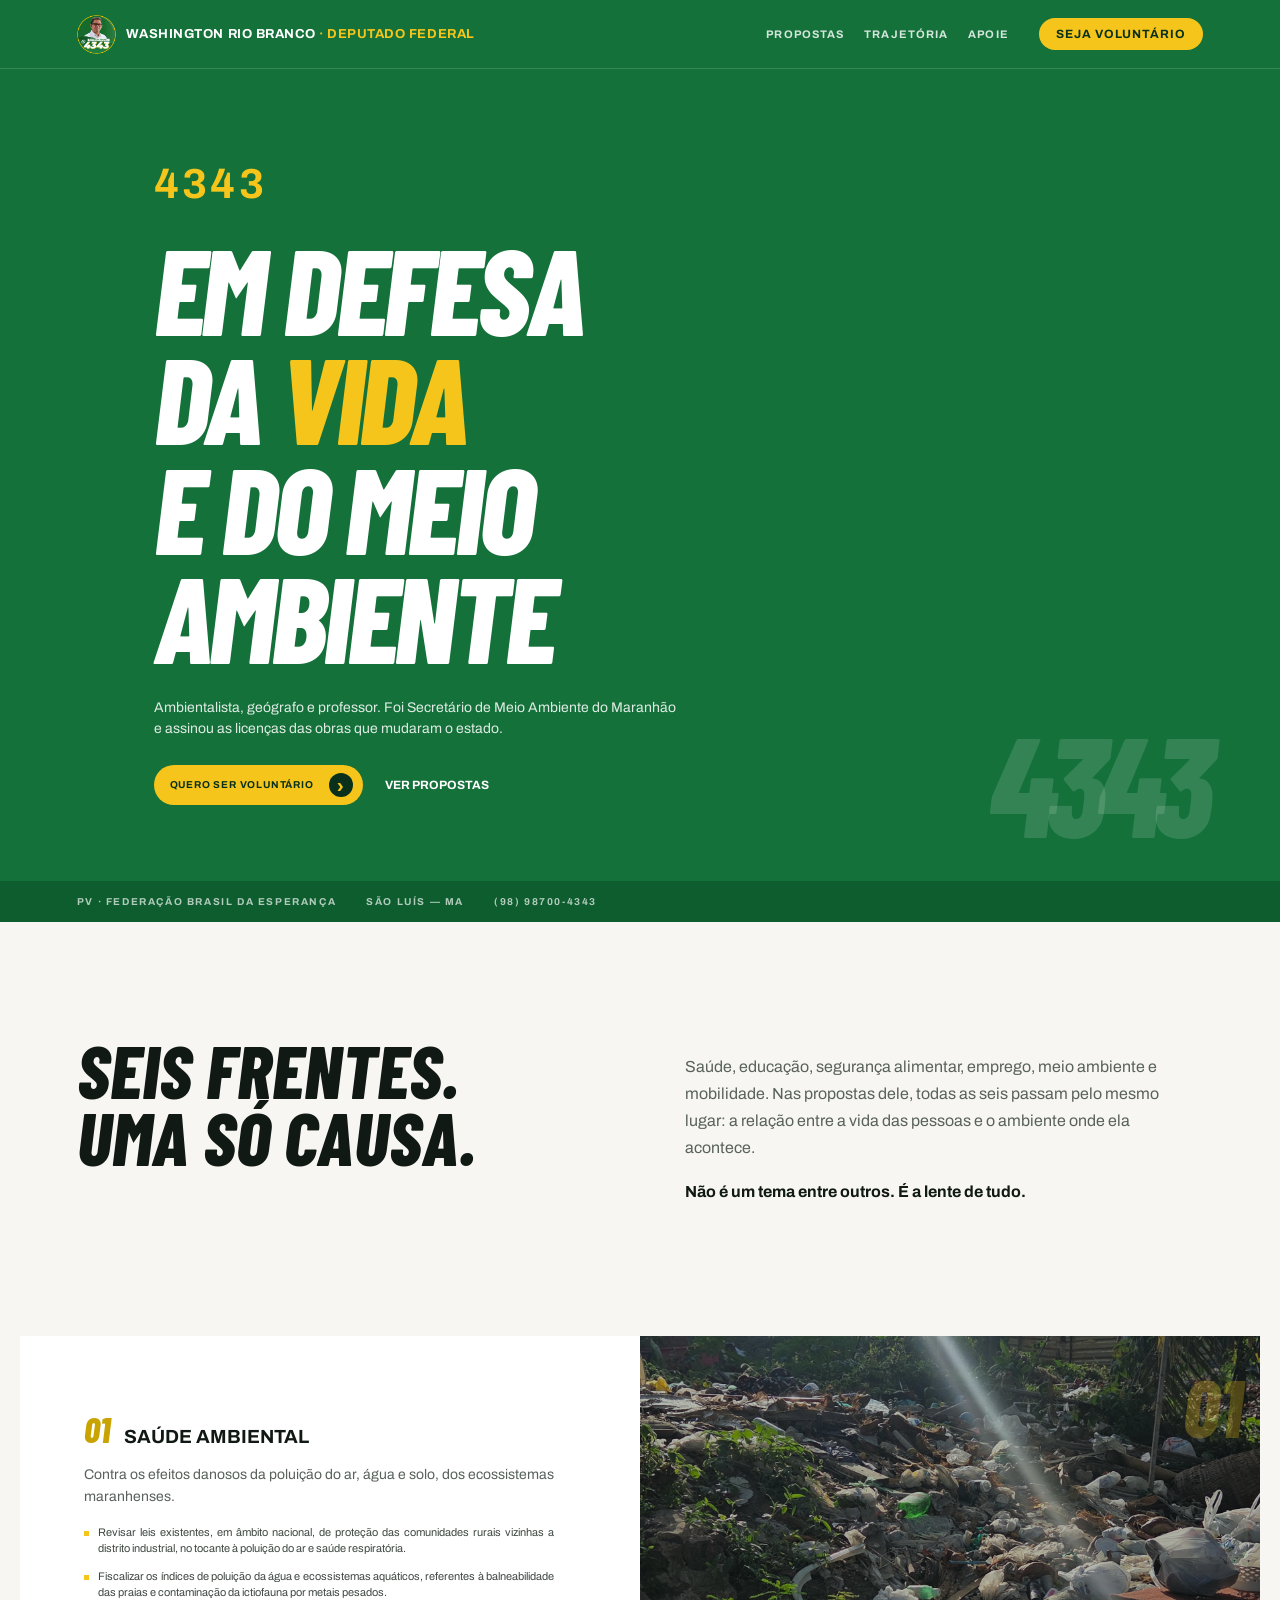
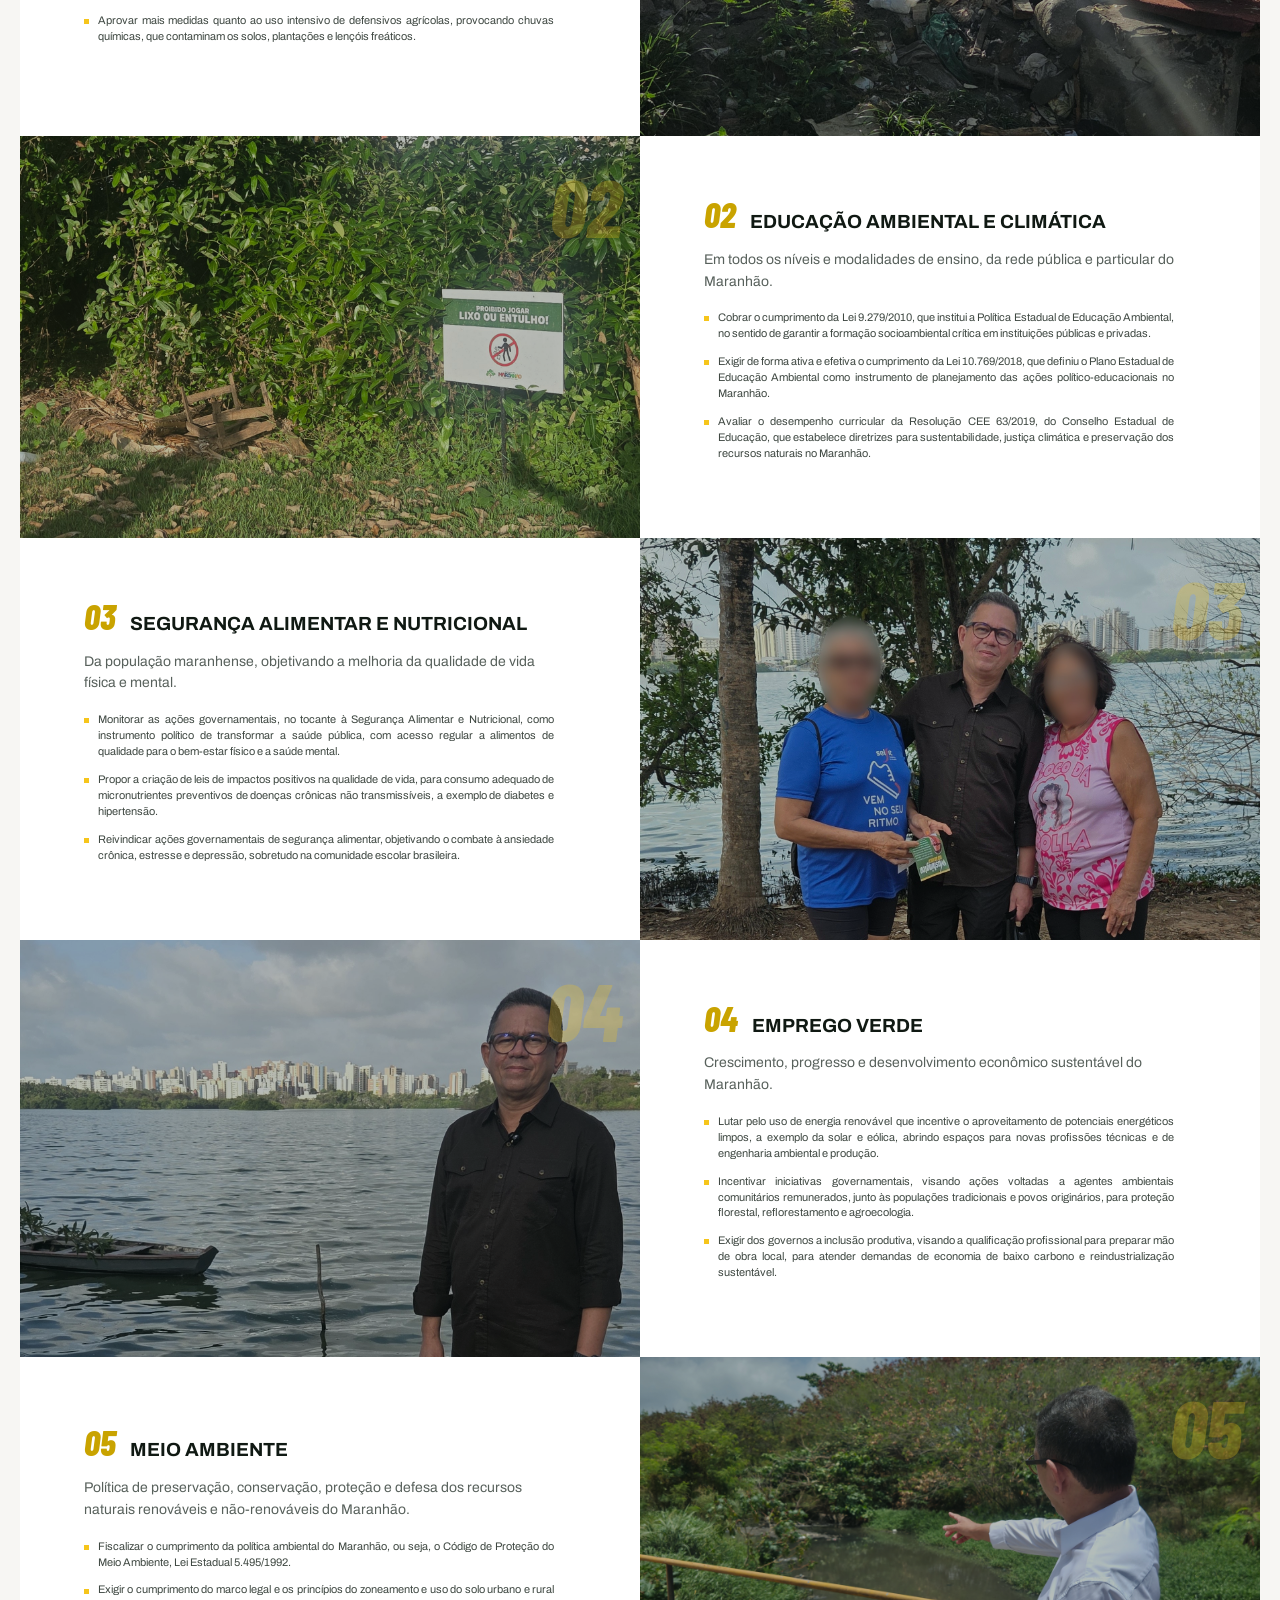
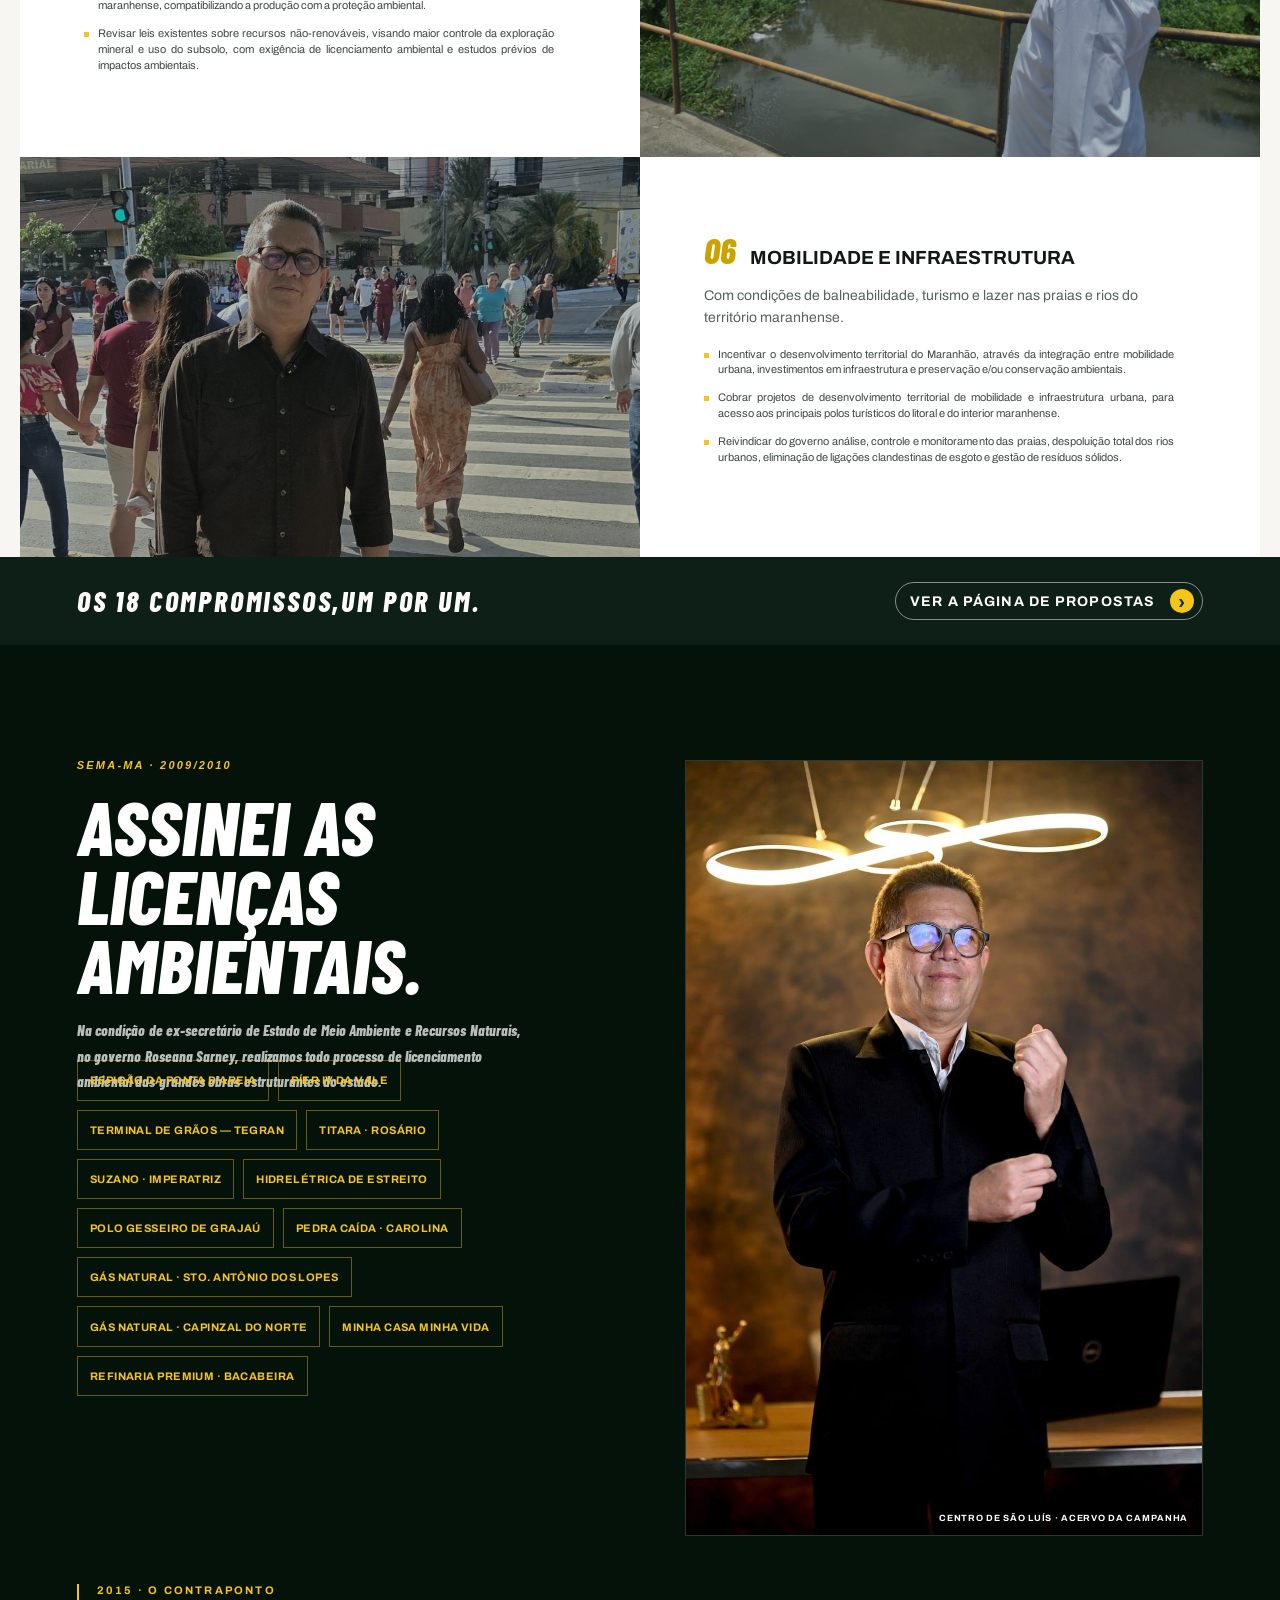
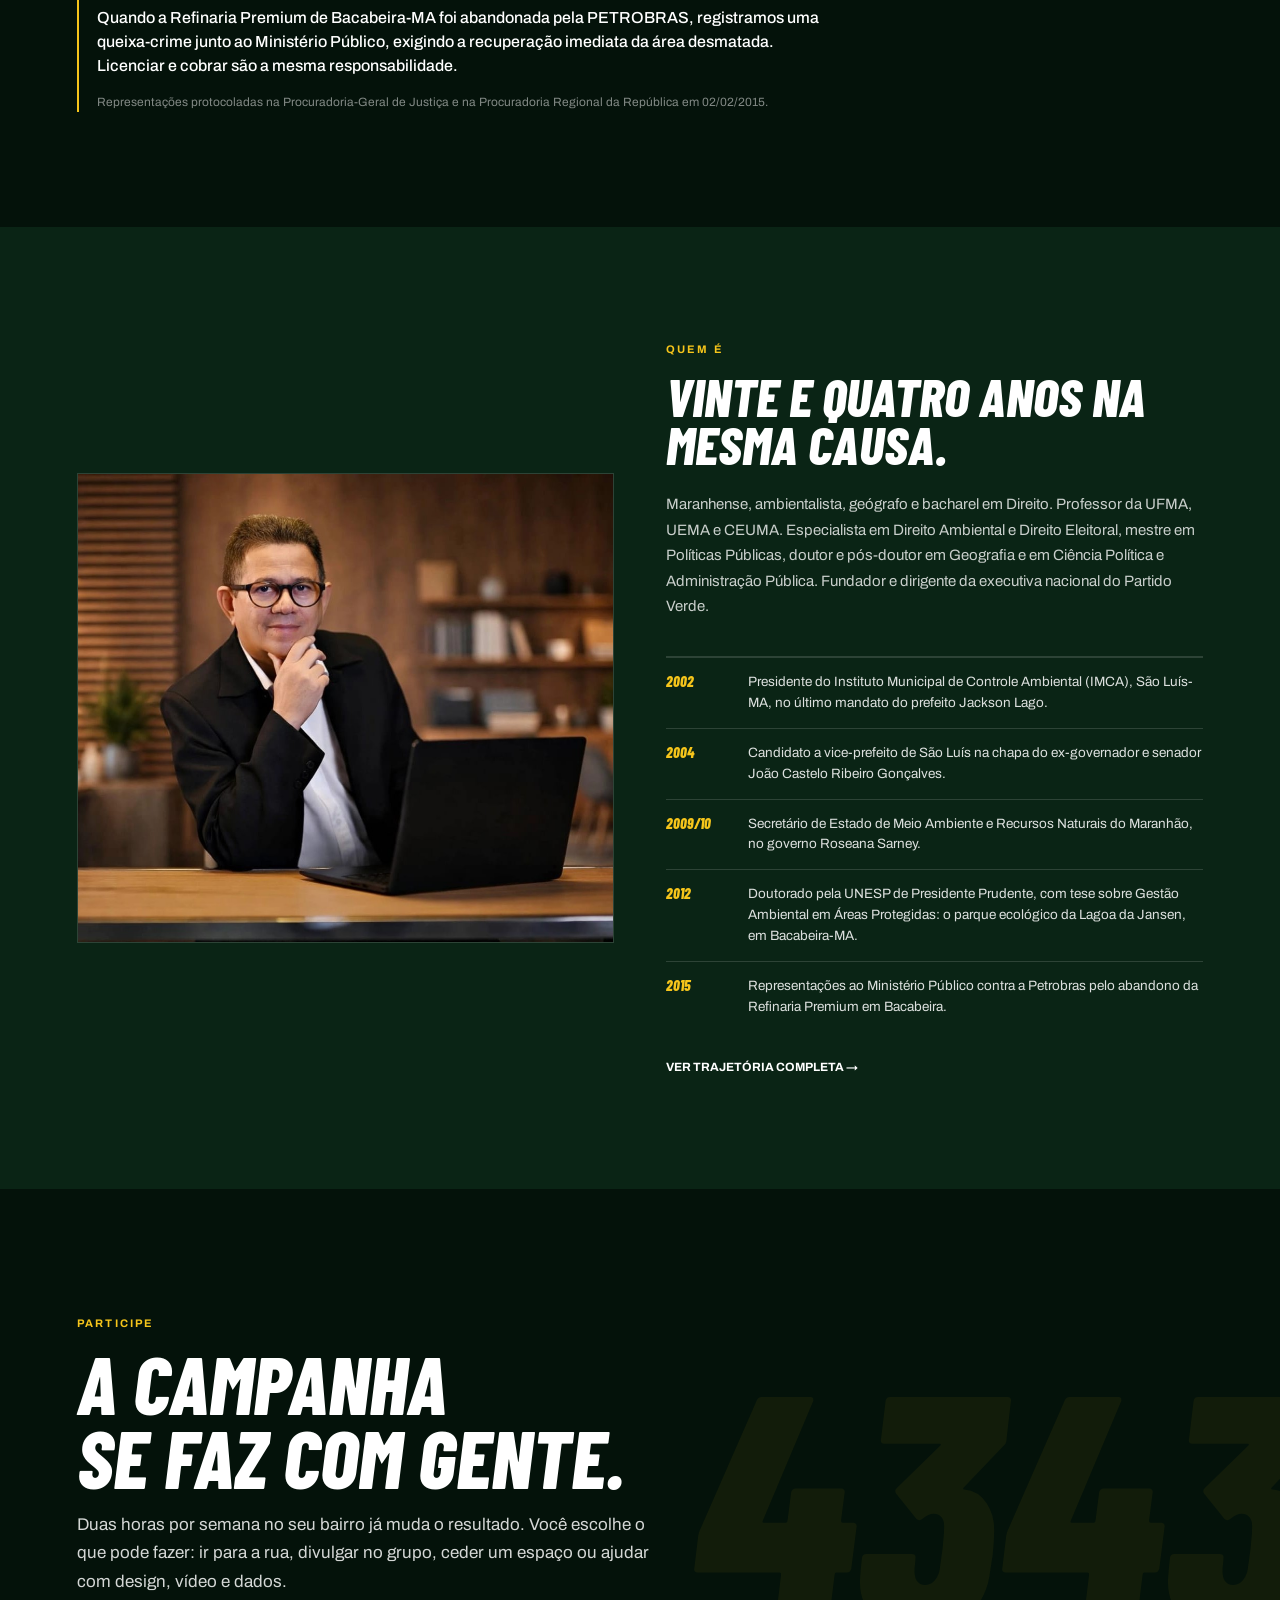
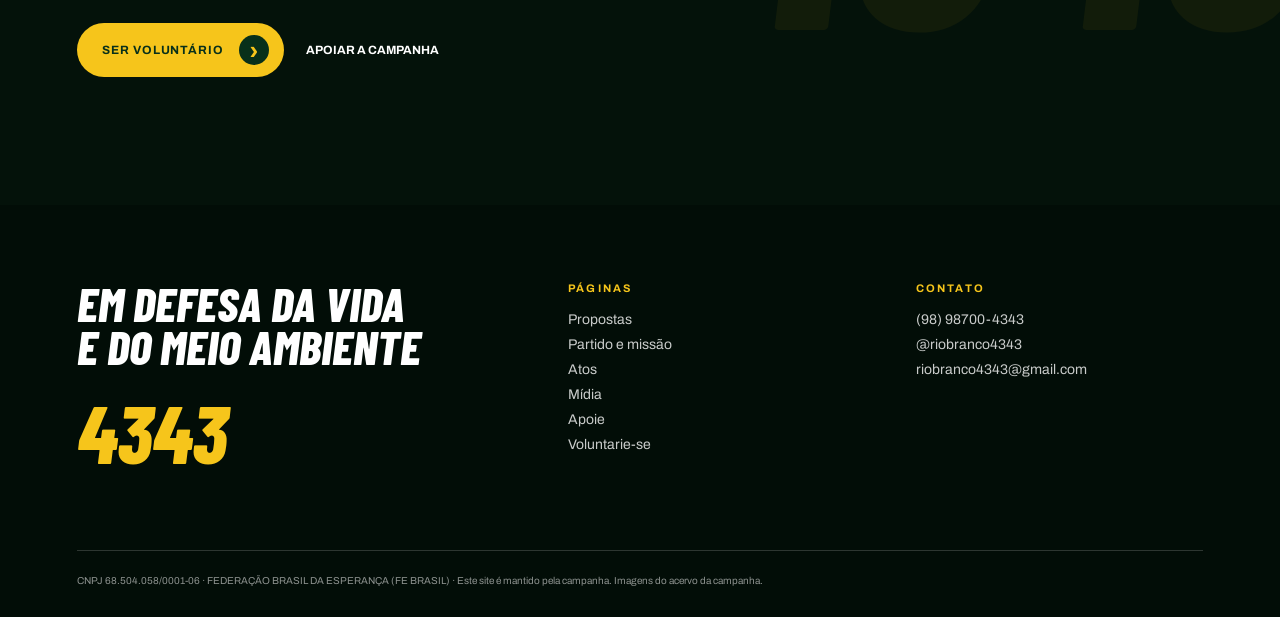
==== commit 25e2a105: "Merge branch 'main' into Trajetoria" ====
--- a/index.html
+++ b/index.html
@@ -81,23 +81,14 @@
             </ul>
           </div>
           <div class="home-proposal-photo">
+            <img class="home-proposal-photo-image" src="assets/saude-ambiental2.jpg" alt="Área industrial de São Luís vista de um bairro vizinho" />
             <strong>01</strong>
-            <div>
-              <b>FOTO PENDENTE</b>
-              <p>
-                Fábrica ou chaminé do Distrito Industrial de São Luís vista de
-                um bairro vizinho.
-              </p>
-            </div>
           </div>
         </article>
         <article class="home-proposal home-proposal-reverse">
           <div class="home-proposal-photo">
+            <img class="home-proposal-photo-image" src="assets/educação ambiental2.jpg" alt="Washington em estúdio" />
             <strong>02</strong>
-            <div>
-              <b>FOTO PENDENTE</b>
-              <p>Escola, sala de aula ou atividade de educação ambiental.</p>
-            </div>
           </div>
           <div class="home-proposal-copy">
             <h3><b>02</b> EDUCAÇÃO AMBIENTAL E CLIMÁTICA</h3>
@@ -132,26 +123,14 @@
             </ul>
           </div>
           <div class="home-proposal-photo">
+            <img class="home-proposal-photo-image" src="assets/alimentar e nutricional.jpg" alt="tiazinhas" />
             <strong>03</strong>
-            <div>
-              <b>FOTO PENDENTE</b>
-              <p>
-                Feira livre ou mercado de São Luís, mostrando a produção e o
-                alimento fresco.
-              </p>
-            </div>
           </div>
         </article>
         <article class="home-proposal home-proposal-reverse">
           <div class="home-proposal-photo">
+            <img class="home-proposal-photo-image" src="assets/emprego-verde.jpg" alt="Reunião de trabalho" />
             <strong>04</strong>
-            <div>
-              <b>FOTO PENDENTE</b>
-              <p>
-                Trabalho verde: energia solar, parque eólico ou atividade de
-                campo.
-              </p>
-            </div>
           </div>
           <div class="home-proposal-copy">
             <h3><b>04</b> EMPREGO VERDE</h3>
@@ -184,26 +163,14 @@
             </ul>
           </div>
           <div class="home-proposal-photo">
+            <img class="home-proposal-photo-image" src="assets/meio ambiente.jpg" alt="Reunião de trabalho" />
             <strong>05</strong>
-            <div>
-              <b>FOTO PENDENTE</b>
-              <p>
-                Natureza do Maranhão, com uma paisagem que revele a riqueza dos
-                recursos naturais.
-              </p>
-            </div>
           </div>
         </article>
         <article class="home-proposal home-proposal-reverse">
           <div class="home-proposal-photo">
             <strong>06</strong>
-            <div>
-              <b>FOTO PENDENTE</b>
-              <p>
-                Mobilidade urbana, praias ou rios conectando o litoral e o
-                interior.
-              </p>
-            </div>
+            <img class="home-proposal-photo-image" src="assets/mob e infra.jpg" alt="Washington em estúdio" />
           </div>
           <div class="home-proposal-copy">
             <h3><b>06</b> MOBILIDADE E INFRAESTRUTURA</h3>
@@ -251,7 +218,7 @@
       </section>
       <section id="quem-e" class="home-profile">
         <div class="wrap profile-grid">
-          <img src="assets/retrato.png" alt="Washington Rio Branco" />
+          <img src="assets/estudio-3.jpeg" alt="Washington Rio Branco" />
           <div>
             <div class="kicker">QUEM É</div>
             <h2>VINTE E QUATRO ANOS NA MESMA CAUSA.</h2>
--- a/home.css
+++ b/home.css
@@ -144,6 +144,7 @@
   color: #3f4842;
   font-size: 11px;
   line-height: 1.45;
+  text-align: justify;
 }
 .home-proposal-copy li:before {
   content: " ";
@@ -164,16 +165,26 @@
   background: var(--dark);
   color: #fff;
 }
+.home-proposal-photo-image {
+  position: absolute;
+  inset: 0;
+  width: 100%;
+  height: 100%;
+  object-fit: cover;
+  opacity: 0.72;
+}
 .home-proposal-photo > strong {
   align-self: flex-end;
   color: #f6c51b44;
   font: 800 italic 82px/1 "Barlow Condensed";
+  position: relative;
 }
 .home-proposal-photo > div {
   max-width: 255px;
   color: #ffffffbf;
   font-size: 11px;
   line-height: 1.45;
+  position: relative;
 }
 .home-proposal-photo > div b {
   display: block;
@@ -229,17 +240,18 @@
 .home-works-inner {
   width: min(1040px, calc(100% - 50px));
   margin: 0 auto;
+  display: grid;
+  grid-template-columns: minmax(0, 1fr) minmax(0, 1fr);
+  column-gap: clamp(32px, 7vw, 112px);
+  row-gap: 48px;
 }
 .home-works-top {
-  display: grid;
-  grid-template-columns: 340px 450px;
-  justify-content: center;
-  gap: 92px;
-  align-items: center;
-}
-.home-section-heading h2 {
-  max-width: 340px;
-  margin: 0 0 20px;
+  display: contents;
+}
+.home-section-heading {
+  grid-column: 1;
+  grid-row: 1;
+  align-self: start;
   color: #fff;
   font-family: "Barlow Condensed", Arial, sans-serif;
   font-style: italic;
@@ -253,6 +265,12 @@
 .home-works .kicker {
   color: var(--gold);
 }
+
+.home-hero .kicker{
+  font-size: 42px;
+  letter-spacing: 0.08em;
+}
+
 .works-copy {
   max-width: 445px;
   color: #ffffffb8;
@@ -264,17 +282,17 @@
   margin: 0;
 }
 .works-photo {
+  grid-column: 2;
+  grid-row: 1 / span 2;
+  align-self: start;
   position: relative;
-  aspect-ratio: 1.3;
   margin: 0;
   overflow: hidden;
 }
 .works-photo img {
   width: 100%;
-  height: 100%;
+  height: auto;
   display: block;
-  object-fit: cover;
-  object-position: center 45%;
 }
 .works-photo figcaption {
   position: absolute;
@@ -286,20 +304,29 @@
   letter-spacing: 0.08em;
 }
 .works-list {
+  grid-column: 1;
+  grid-row: 2;
   display: flex;
   flex-wrap: wrap;
   gap: 9px;
-  margin-top: 48px;
+  margin: 0;
+  transform: translateY(-140px);
 }
 .works-list span {
+  display: flex;
+  align-items: center;
+  justify-content: center;
   padding: 9px 12px;
   border: 1px solid #f6c51b66;
   color: var(--gold);
   font-size: 11px;
   font-weight: 700;
   letter-spacing: 0.04em;
+  text-align: center;
 }
 .counterpoint {
+  grid-column: 1 / -1;
+  grid-row: 3;
   max-width: 760px;
   margin-top: 40px;
   padding-left: 18px;
@@ -566,7 +593,6 @@
   .works-photo {
     width: 100%;
     height: auto;
-    aspect-ratio: 1.3;
   }
   .works-list {
     gap: 6px;
@@ -643,7 +669,7 @@
 .home-section-heading { display: flex; flex-direction: column; gap: 20px; }
 .home-section-heading h2 { max-width: none; margin: 0; }
 .works-copy { font-size: clamp(15px, 1.15vw, 17px); }
-.works-photo { height: clamp(220px, 26vw, 340px); aspect-ratio: auto; border: 1px solid #ffffff29; }
+.works-photo { height: auto; aspect-ratio: auto; border: 1px solid #ffffff29; }
 .works-list { margin-top: 0; }
 .counterpoint { margin-top: 0; }
 .counterpoint p { font-size: clamp(16px, 1.25vw, 19px); font-weight: 500; }
@@ -701,7 +727,7 @@
   .home-works-top, .profile-grid { grid-template-columns: 1fr; }
   .home-works-inner { display: flex; flex-direction: column; gap: 34px; }
   .home-section-heading h2 { font-size: clamp(45px, 14vw, 64px); }
-  .works-photo { height: auto; aspect-ratio: 1.3; }
+  .works-photo { height: auto; aspect-ratio: auto; }
   .profile-grid > img { max-height: none; }
   .home-testimony { height: auto; }
   .testimony-stage { position: relative; height: auto; min-height: 100svh; display: flex; padding: 74px 0 90px; }
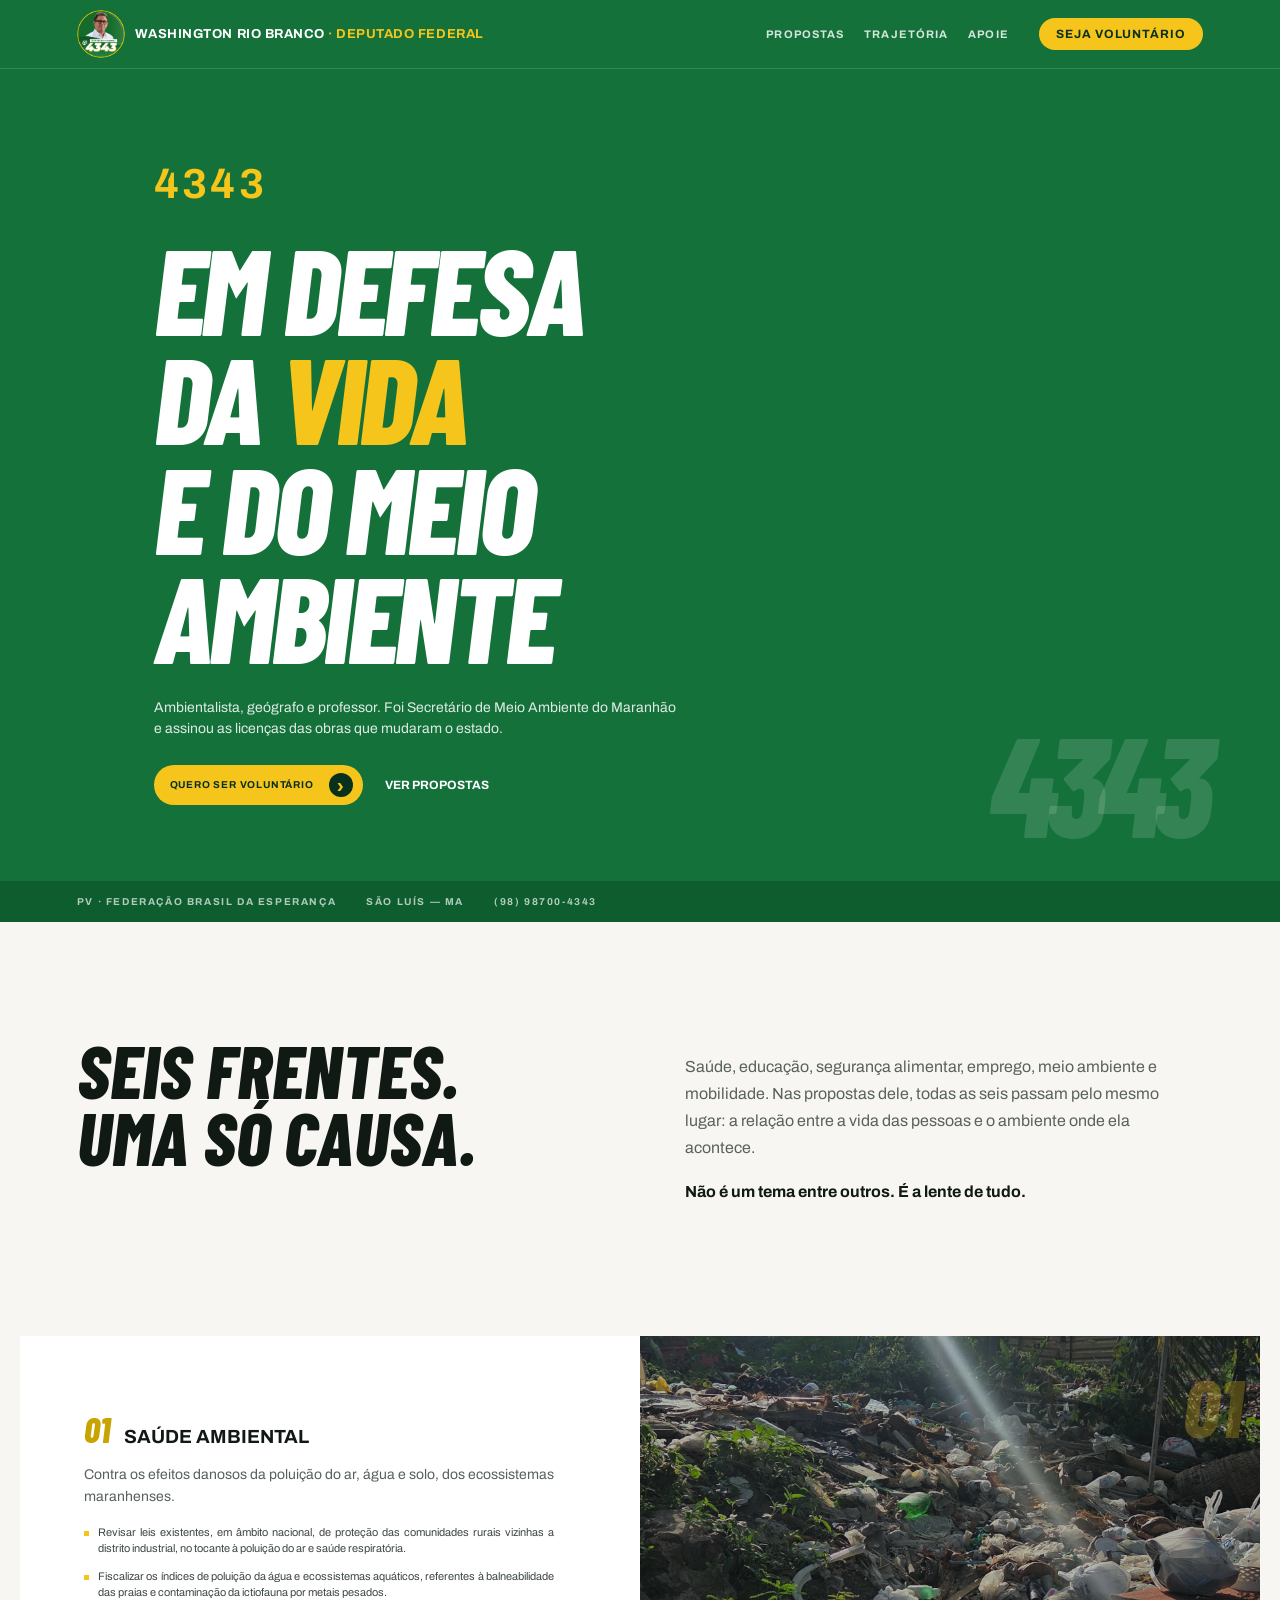
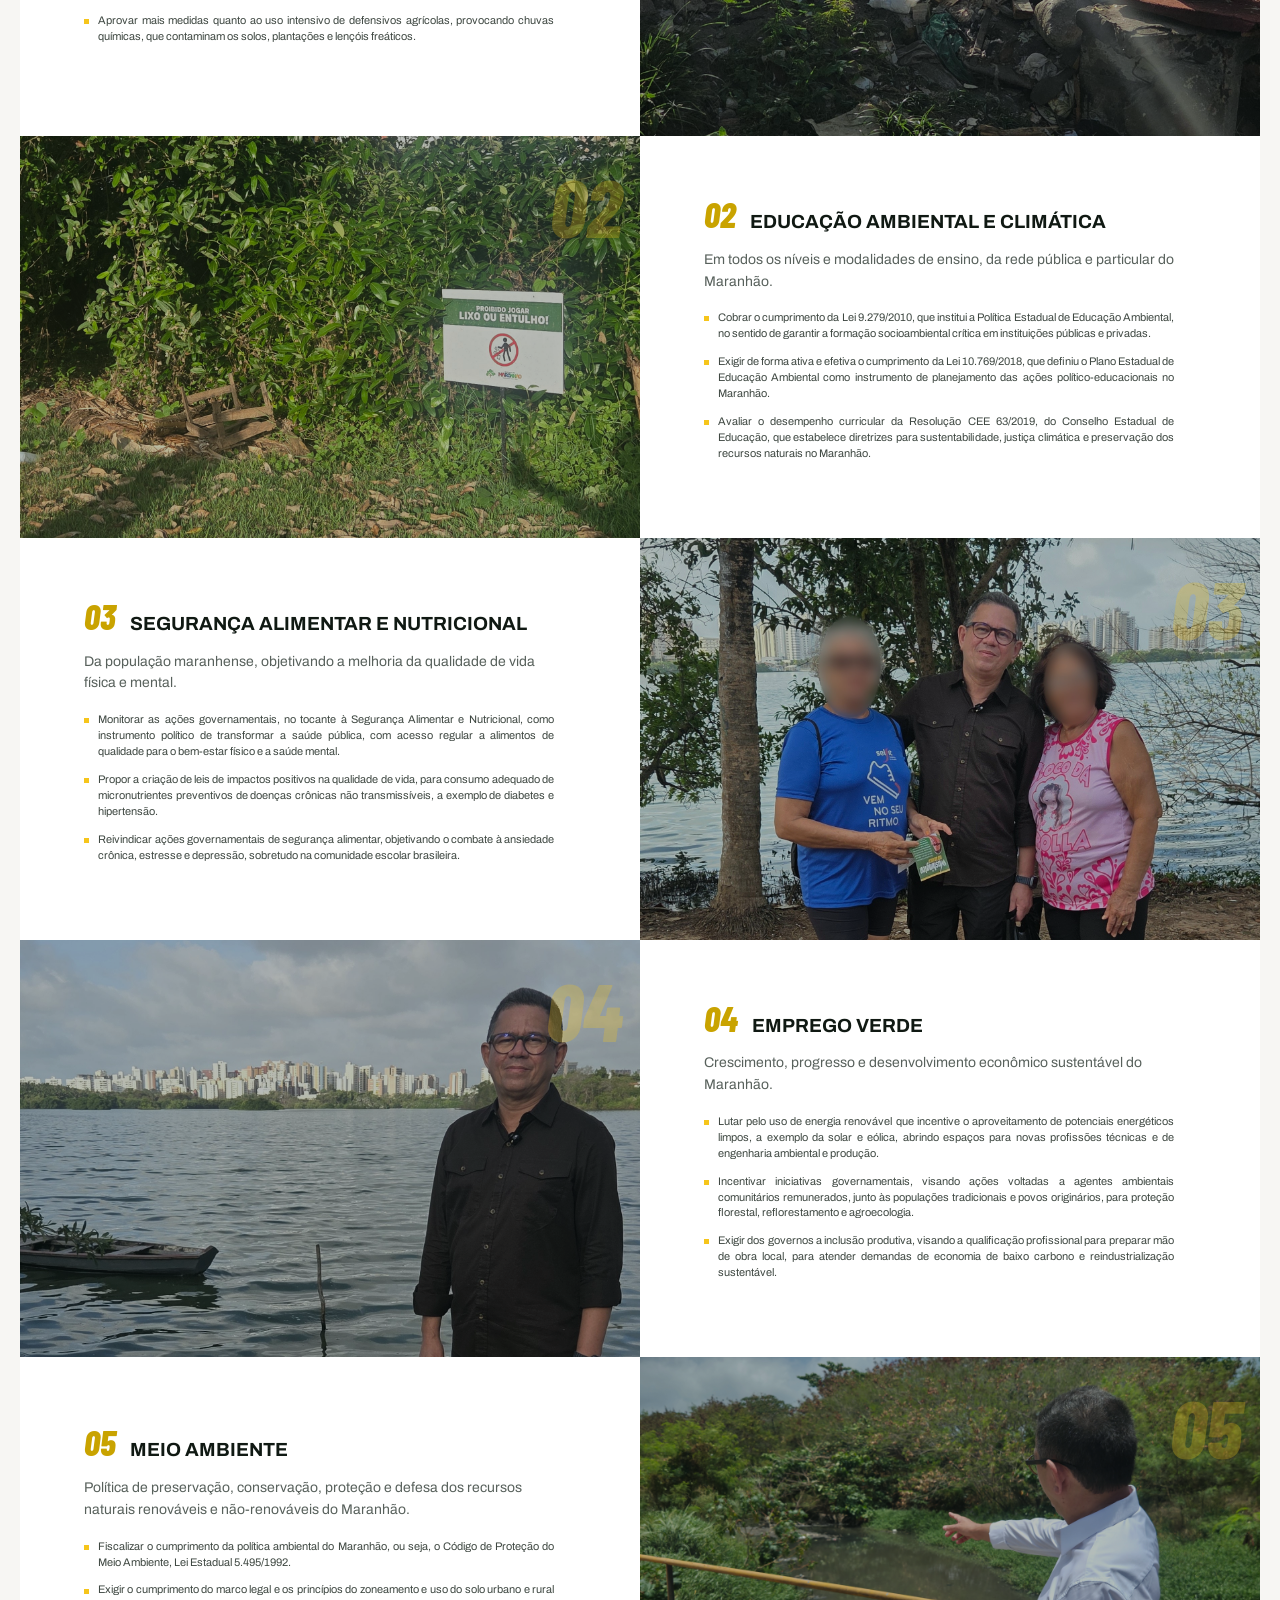
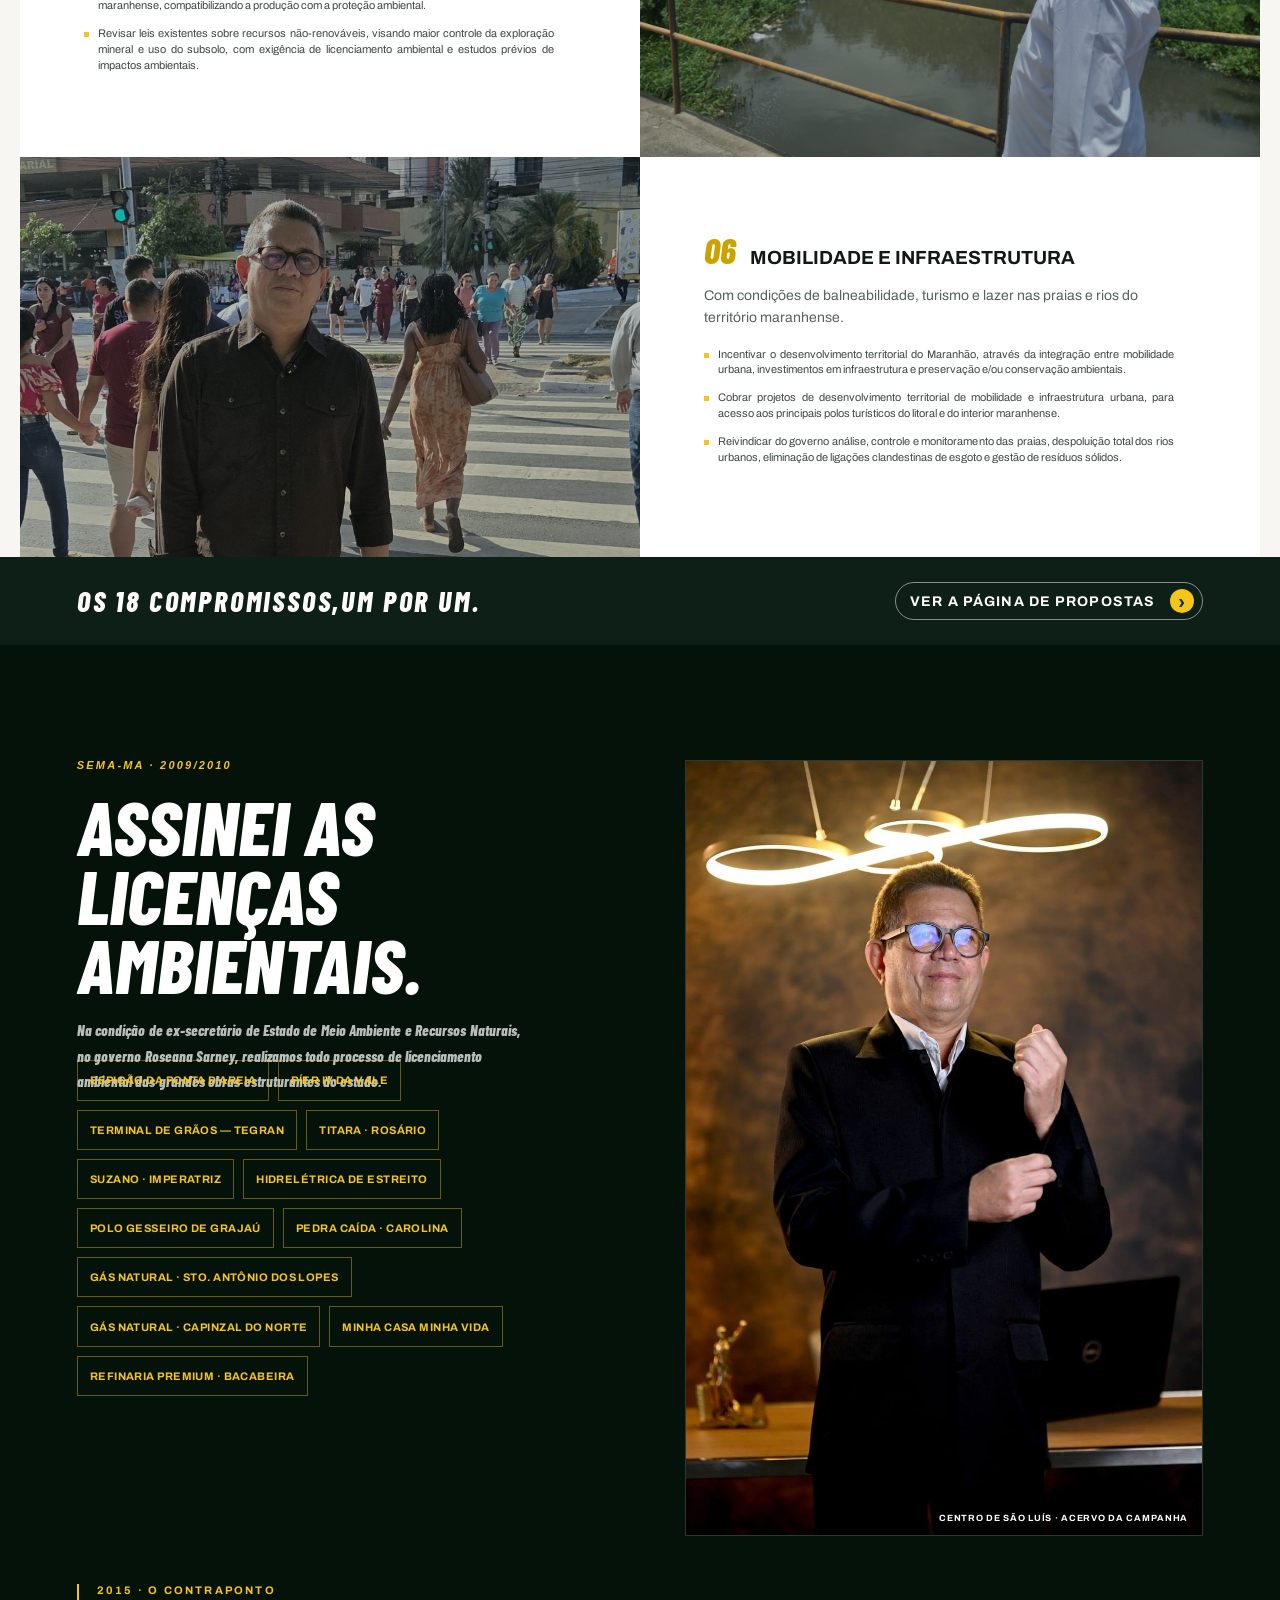
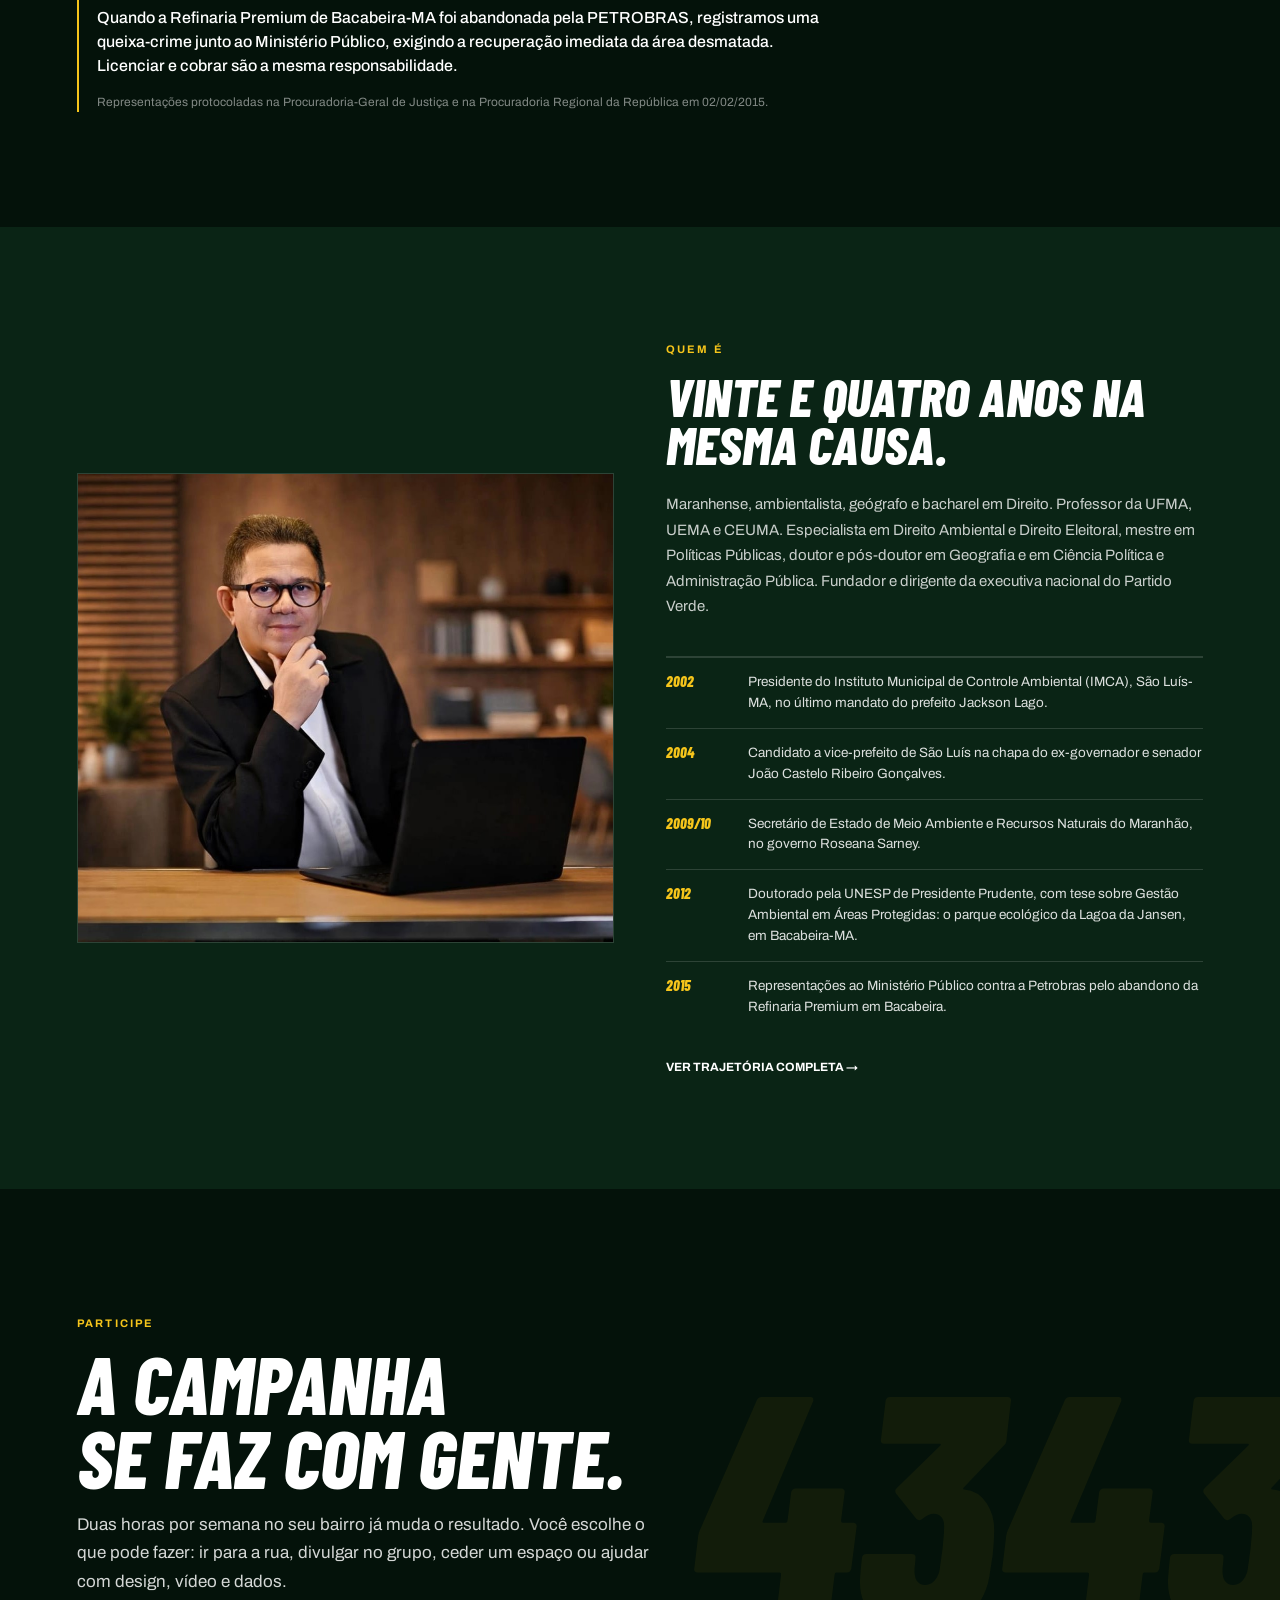
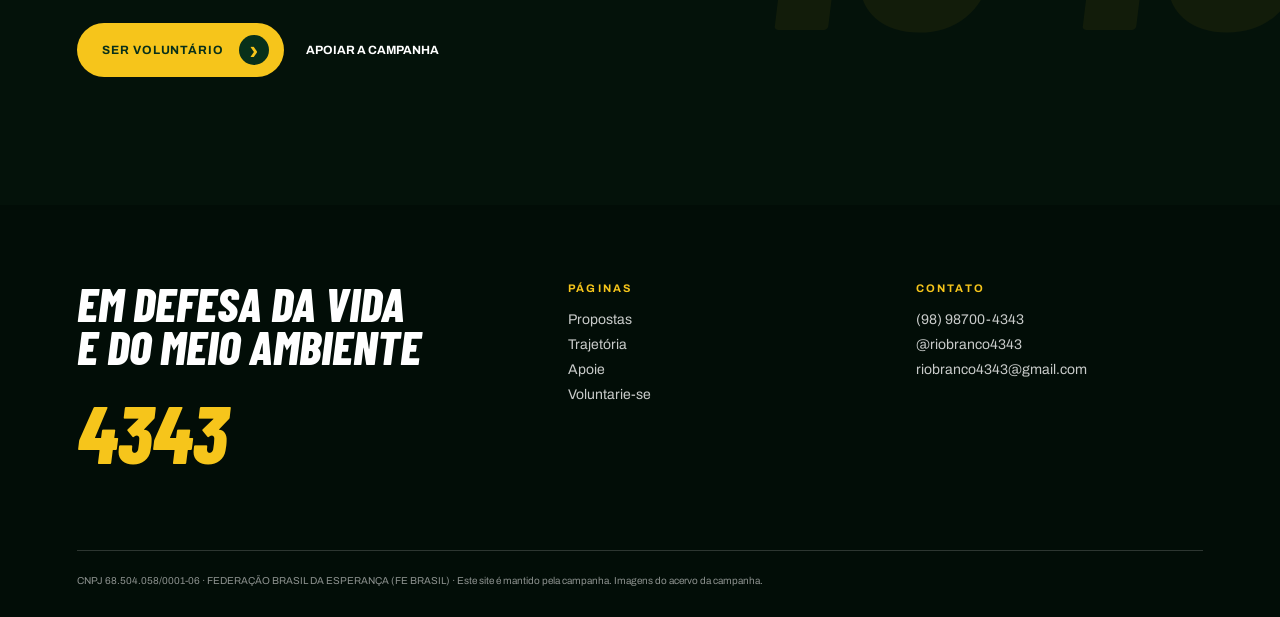
==== commit 75f6628f: "replicar a footer da home e personalizar página de apoie" ====
--- a/index.html
+++ b/index.html
@@ -297,10 +297,10 @@
         </div>
         <div>
           <div class="kicker">PÁGINAS</div>
-          <a href="propostas.html">Propostas</a
-          ><a href="trajetoria.html">Partido e missão</a><a href="#assinaturas">Atos</a
-          ><a href="#depoimento">Mídia</a><a href="apoie.html">Apoie</a
-          ><a href="voluntarie-se.html">Voluntarie-se</a>
+          <a href="propostas.html">Propostas</a>
+          <a href="trajetoria.html">Trajetória</a>
+          <a href="apoie.html">Apoie</a>
+          <a href="voluntarie-se.html">Voluntarie-se</a>
         </div>
         <div>
           <div class="kicker">CONTATO</div>
--- a/styles.css
+++ b/styles.css
@@ -92,6 +92,9 @@
   background: var(--green);
   border-bottom: 1px solid #ffffff25;
 }
+.wrap.nav {
+  width: min(1240px, 88vw);
+}
 .nav {
   height: 68px;
   display: flex;
@@ -108,8 +111,8 @@
   letter-spacing: 0.04em;
 }
 .brand img {
-  width: 39px;
-  height: 39px;
+  width: 48px;
+  height: 48px;
   border-radius: 50%;
   object-fit: cover;
 }
@@ -280,16 +283,43 @@
   font-size: 65px;
 }
 .footer {
-  background: #0b2e19;
-  color: #ffffffa8;
-  padding: 38px 0;
-  font-size: 12px;
-}
-.footer .wrap {
-  display: flex;
-  justify-content: space-between;
-  gap: 20px;
-  flex-wrap: wrap;
+  background: #061d0e;
+  color: #fff;
+  padding: 84px 0 28px;
+}
+.footer-grid {
+  display: grid;
+  grid-template-columns: 1.5fr 1fr 1fr;
+  gap: 60px;
+}
+.footer-grid h2 {
+  font-size: 48px;
+}
+.footer-grid strong {
+  display: block;
+  color: var(--gold);
+  font: 800 italic 82px "Barlow Condensed";
+  margin-top: 14px;
+}
+.footer-grid .kicker {
+  margin-bottom: 18px;
+}
+.footer-grid a {
+  display: block;
+  margin: 10px 0;
+  color: #ffffffc9;
+  font-size: 14px;
+}
+.footer-grid a:hover {
+  color: var(--gold);
+}
+.footer-legal {
+  margin-top: 70px;
+  padding-top: 22px;
+  border-top: 1px solid #ffffff2b;
+  color: #ffffff8c;
+  font-size: 10px;
+  line-height: 1.6;
 }
 .page-hero {
   background: var(--green);
@@ -682,6 +712,23 @@
 #pix-qr img {
   display: block;
 }
+[data-reveal] {
+  transition: opacity 0.55s cubic-bezier(0.16, 1, 0.3, 1), transform 0.55s cubic-bezier(0.16, 1, 0.3, 1);
+}
+[data-reveal]:not(.is-visible) {
+  opacity: 0;
+  transform: translate3d(0, 26px, 0);
+}
+@media (prefers-reduced-motion: reduce) {
+  *,
+  *::before,
+  *::after {
+    scroll-behavior: auto !important;
+    transition-duration: 0.01ms !important;
+    animation-duration: 0.01ms !important;
+  }
+}
+
 @media (max-width: 760px) {
   nav {
     display: none;
@@ -722,6 +769,22 @@
   .cta .button {
     margin-top: 25px;
   }
+  .footer {
+    padding: 60px 0 24px;
+  }
+  .footer-grid {
+    grid-template-columns: 1fr;
+    gap: 36px;
+  }
+  .footer-grid h2 {
+    font-size: 40px;
+  }
+  .footer-grid strong {
+    font-size: 68px;
+  }
+  .footer-legal {
+    margin-top: 48px;
+  }
   .proposals {
     display: block;
     padding: 60px 0 72px;
--- a/home.css
+++ b/home.css
@@ -641,7 +641,6 @@
 .home-page { background: var(--paper); }
 .home-page .wrap { width: min(1240px, 88vw); }
 
-.home-page header { position: relative; }
 .home-hero { min-height: min(84vh, 1000px); }
 .home-hero-content { min-height: min(84vh, 1000px); max-width: 1240px; padding: 92px 6vw 76px; gap: 26px; }
 .home-hero h1 { font-size: clamp(72px, 9.5vw, 136px); }
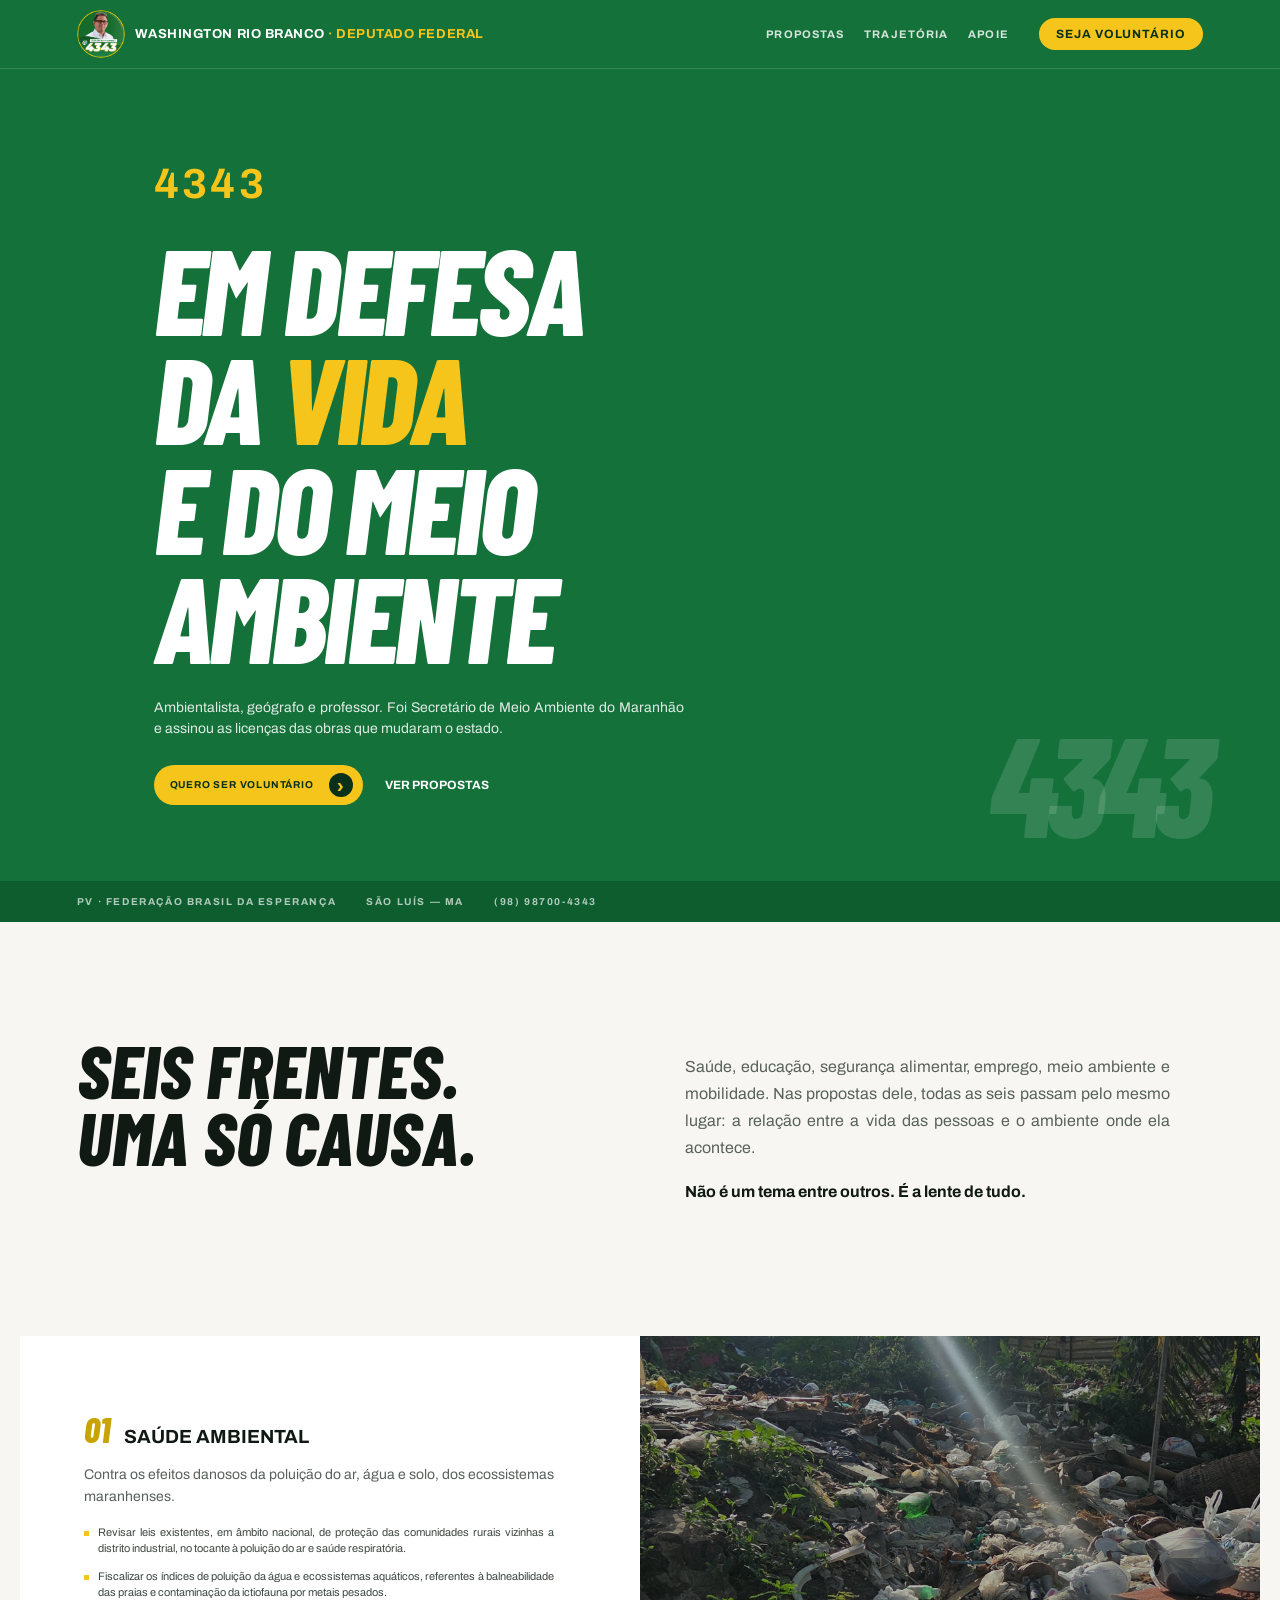
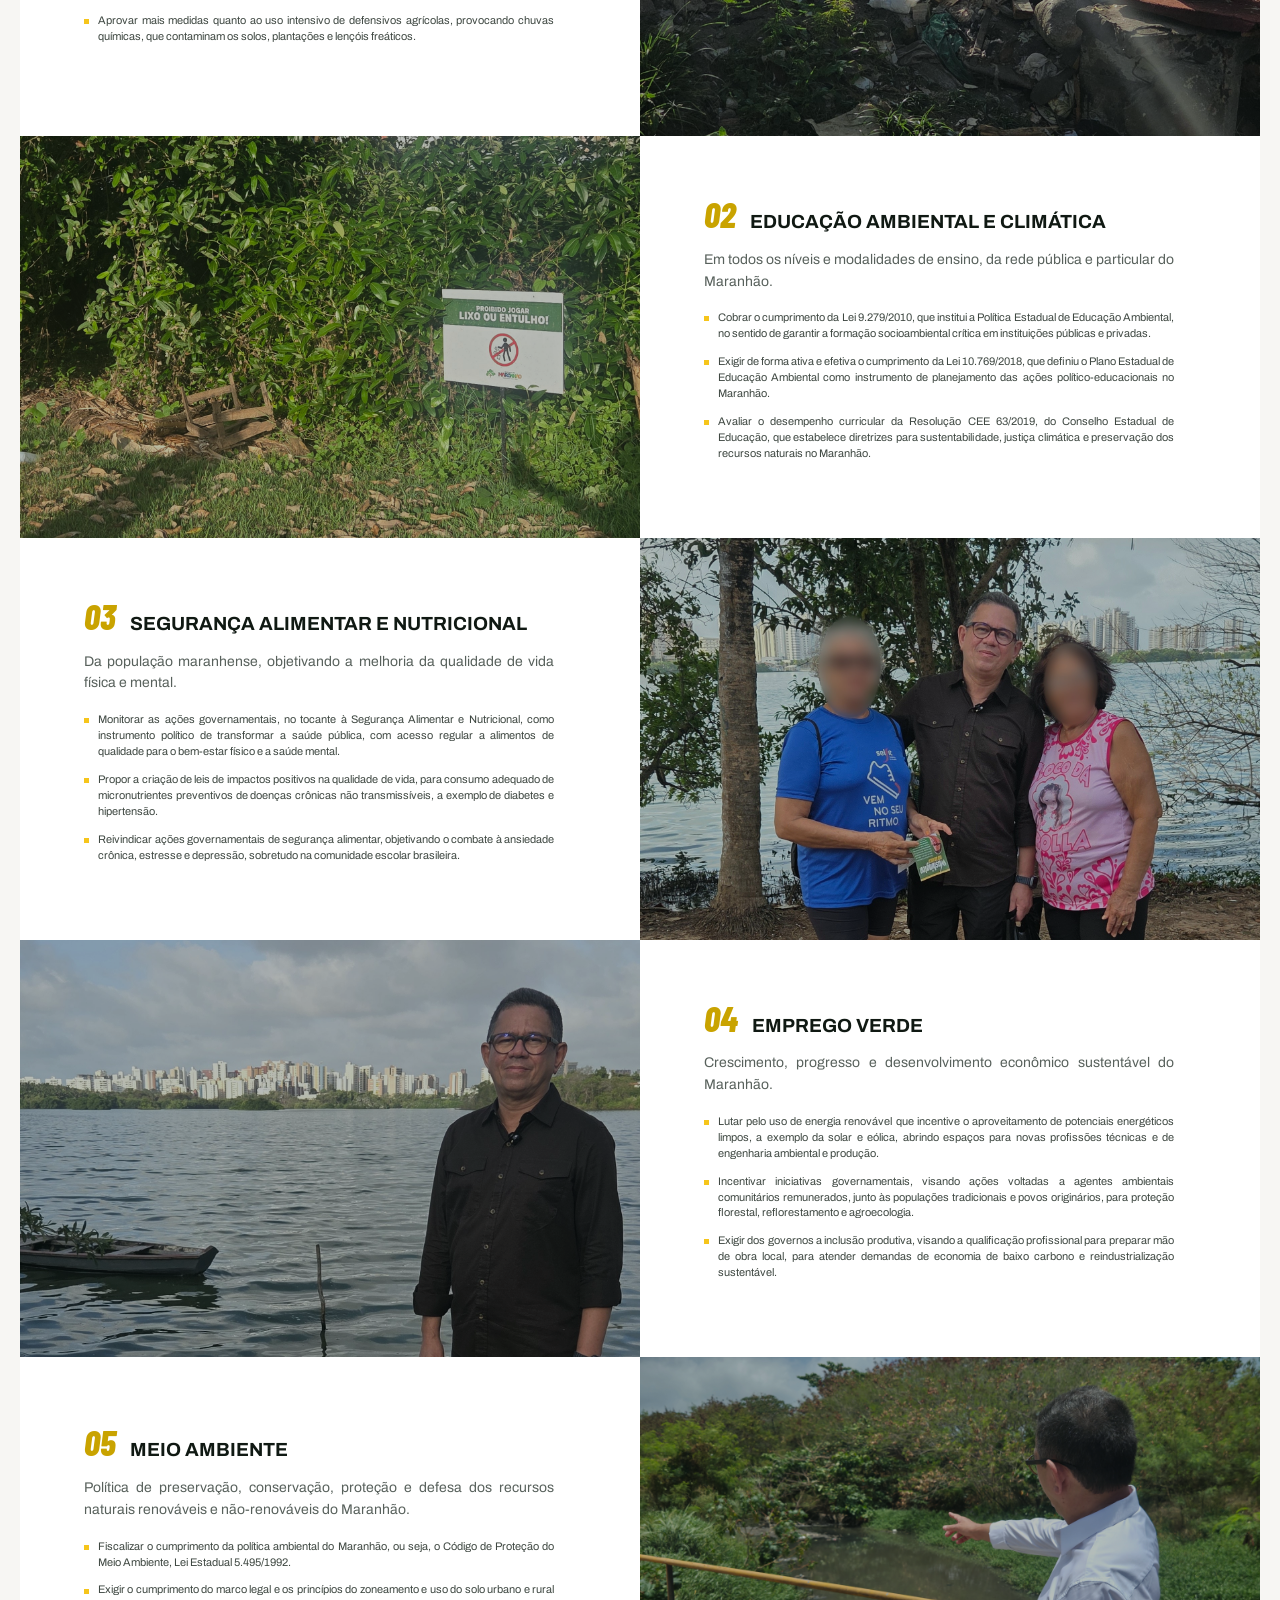
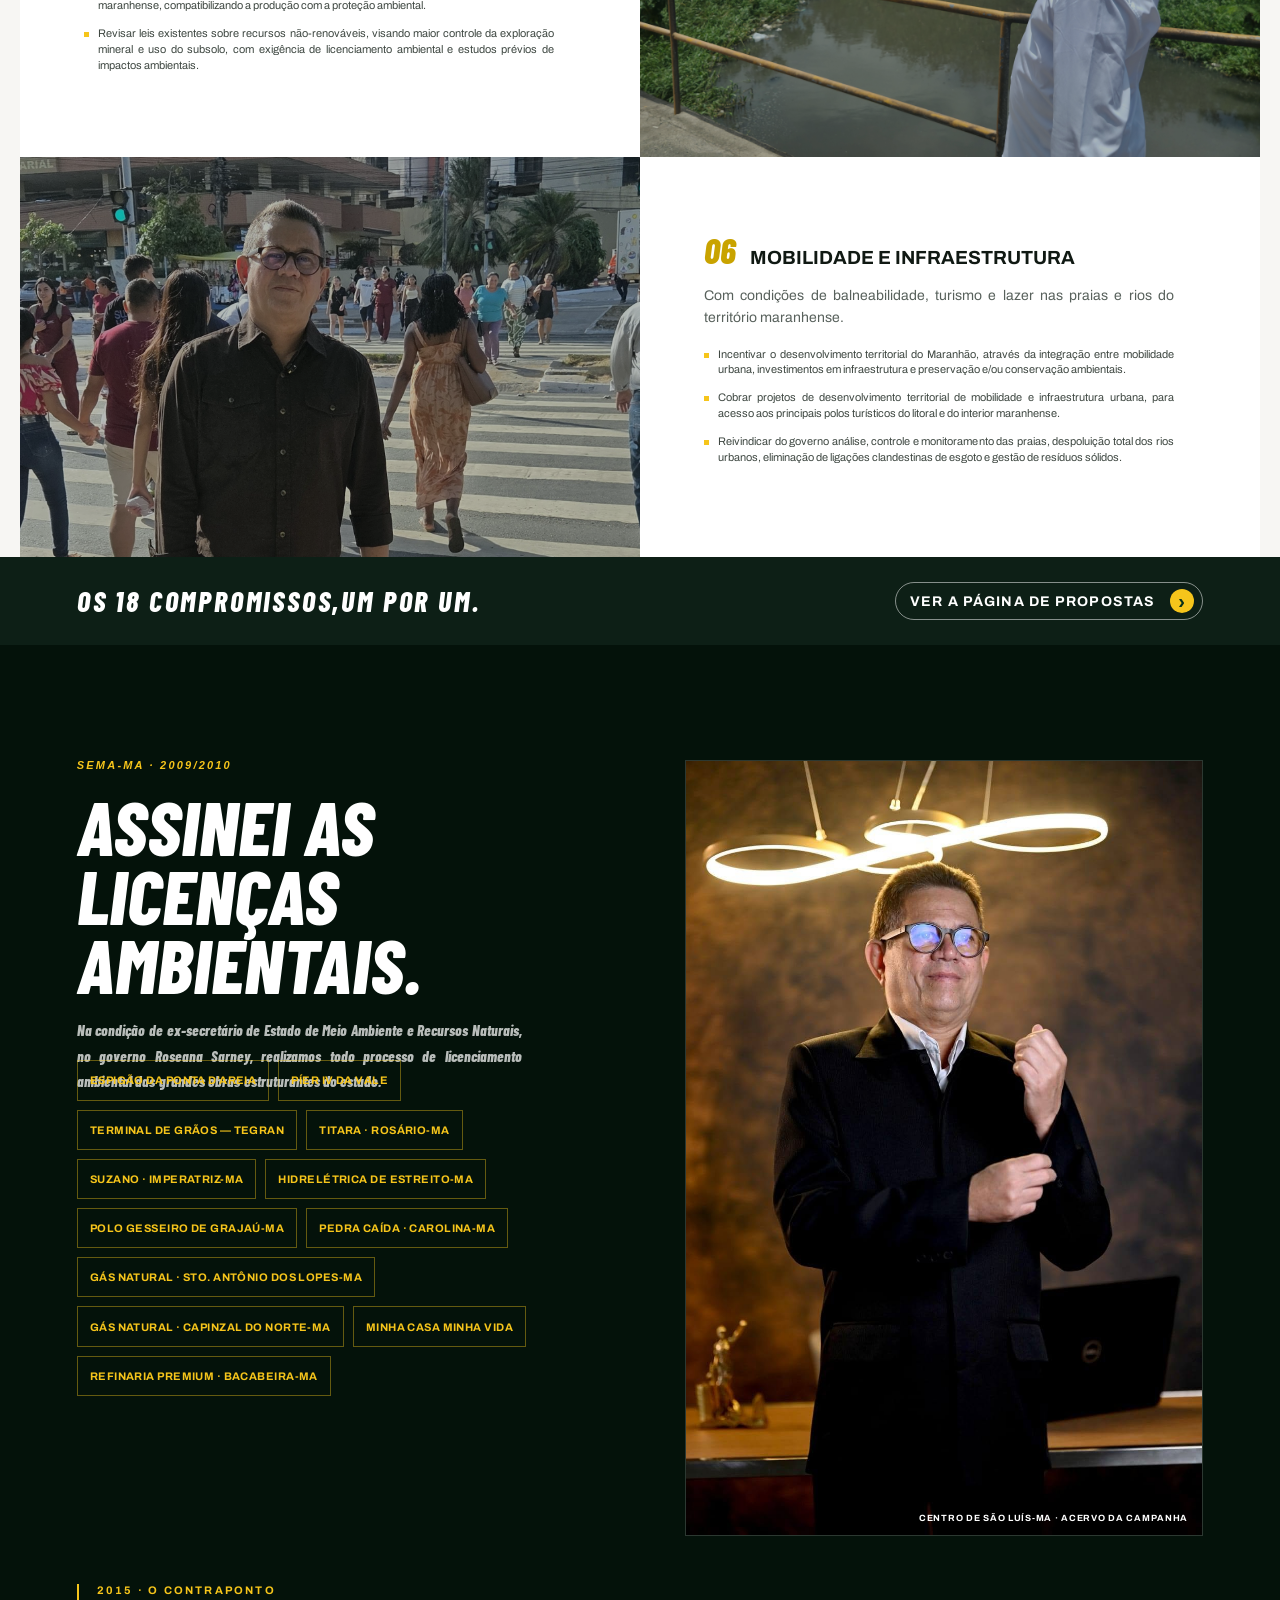
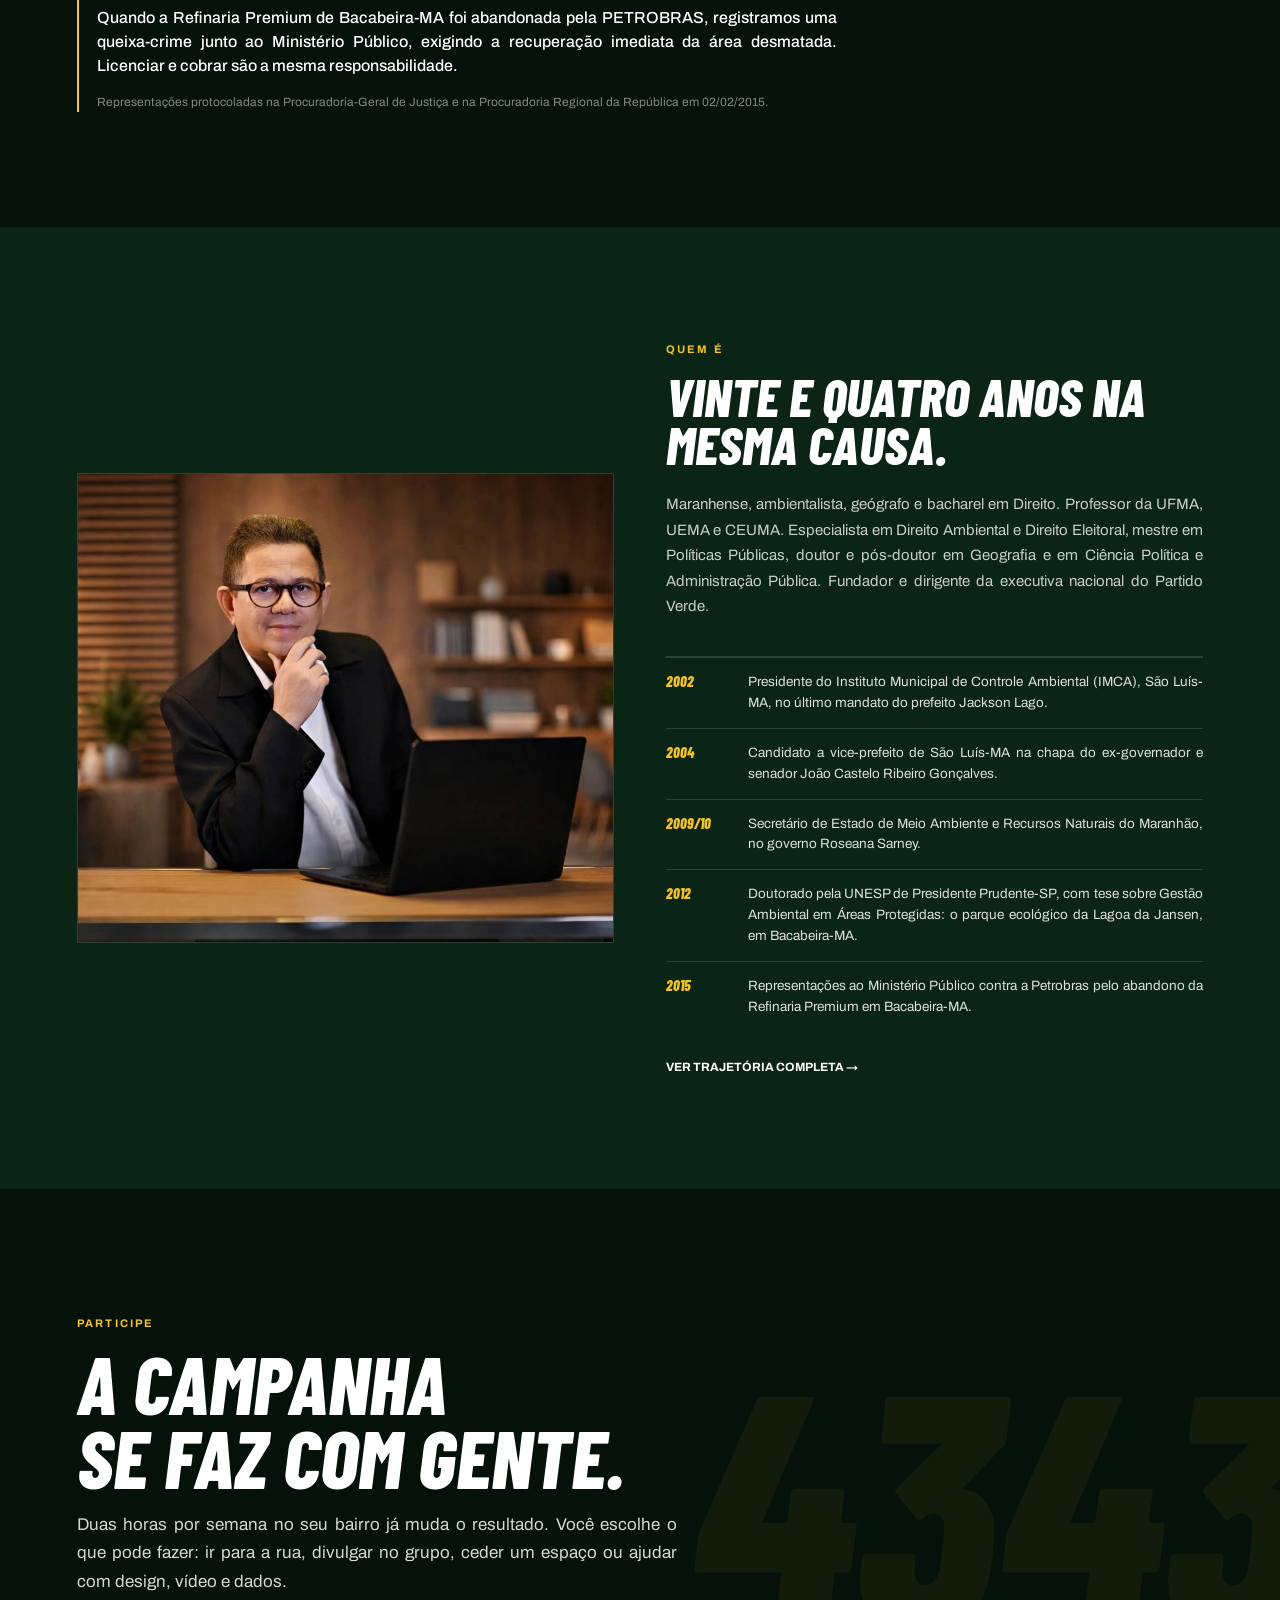
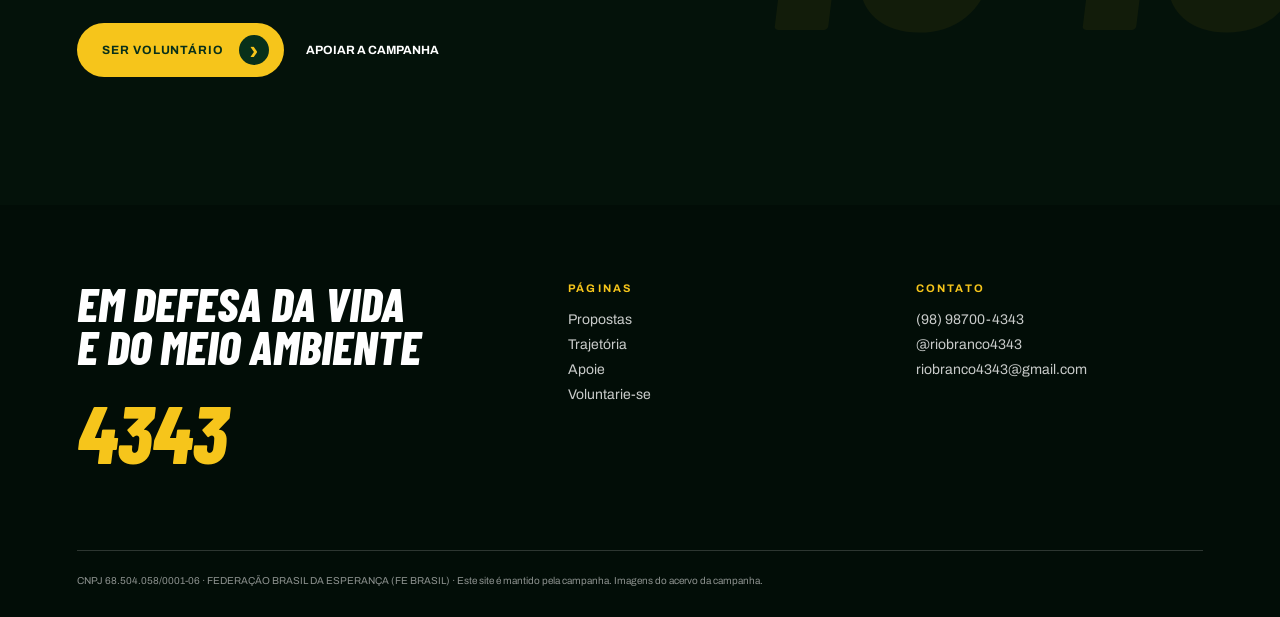
==== commit bae80ce1: "Justifica textos, remove números sobre fotos e corrige overlap mobile - Justifica parágrafos, listas" ====
--- a/index.html
+++ b/index.html
@@ -24,6 +24,16 @@
           <a href="propostas.html">PROPOSTAS</a><a href="trajetoria.html">TRAJETÓRIA</a
           ><a href="apoie.html">APOIE</a>
         </nav>
+        <details class="mobile-menu">
+          <summary aria-label="Abrir menu de navegação"><span></span><span></span><span></span><b>MENU</b></summary>
+          <div class="mobile-menu-panel">
+            <span class="mobile-menu-title">MENU</span>
+            <a href="propostas.html">PROPOSTAS</a>
+            <a href="trajetoria.html">TRAJETÓRIA</a>
+            <a href="apoie.html">APOIE</a>
+            <a href="voluntarie-se.html">VOLUNTARIE-SE</a>
+          </div>
+        </details>
         <a class="button" href="voluntarie-se.html">SEJA VOLUNTÁRIO</a>
       </div>
     </header>
@@ -82,13 +92,11 @@
           </div>
           <div class="home-proposal-photo">
             <img class="home-proposal-photo-image" src="assets/saude-ambiental2.jpg" alt="Área industrial de São Luís vista de um bairro vizinho" />
-            <strong>01</strong>
           </div>
         </article>
         <article class="home-proposal home-proposal-reverse">
           <div class="home-proposal-photo">
             <img class="home-proposal-photo-image" src="assets/educação ambiental2.jpg" alt="Washington em estúdio" />
-            <strong>02</strong>
           </div>
           <div class="home-proposal-copy">
             <h3><b>02</b> EDUCAÇÃO AMBIENTAL E CLIMÁTICA</h3>
@@ -124,13 +132,11 @@
           </div>
           <div class="home-proposal-photo">
             <img class="home-proposal-photo-image" src="assets/alimentar e nutricional.jpg" alt="tiazinhas" />
-            <strong>03</strong>
           </div>
         </article>
         <article class="home-proposal home-proposal-reverse">
           <div class="home-proposal-photo">
             <img class="home-proposal-photo-image" src="assets/emprego-verde.jpg" alt="Reunião de trabalho" />
-            <strong>04</strong>
           </div>
           <div class="home-proposal-copy">
             <h3><b>04</b> EMPREGO VERDE</h3>
@@ -164,12 +170,10 @@
           </div>
           <div class="home-proposal-photo">
             <img class="home-proposal-photo-image" src="assets/meio ambiente.jpg" alt="Reunião de trabalho" />
-            <strong>05</strong>
           </div>
         </article>
         <article class="home-proposal home-proposal-reverse">
           <div class="home-proposal-photo">
-            <strong>06</strong>
             <img class="home-proposal-photo-image" src="assets/mob e infra.jpg" alt="Washington em estúdio" />
           </div>
           <div class="home-proposal-copy">
@@ -210,9 +214,9 @@
               <h2>ASSINEI AS<br />LICENÇAS<br />AMBIENTAIS.<br /></h2>
               <div class="works-copy"><p>Na condição de ex-secretário de Estado de Meio Ambiente e Recursos Naturais, no governo Roseana Sarney, realizamos todo processo de licenciamento ambiental das grandes obras estruturantes do estado.</p></div>
             </div>
-            <figure class="works-photo"><img src="assets/estudio-2.jpg" alt="Washington Rio Branco em reunião" /><figcaption>CENTRO DE SÃO LUÍS · ACERVO DA CAMPANHA</figcaption></figure>
-          </div>
-          <div class="works-list"><span>ESPIGÃO DA PONTA D’AREIA</span><span>PÍER IV DA VALE</span><span>TERMINAL DE GRÃOS — TEGRAN</span><span>TITARA · ROSÁRIO</span><span>SUZANO · IMPERATRIZ</span><span>HIDRELÉTRICA DE ESTREITO</span><span>POLO GESSEIRO DE GRAJAÚ</span><span>PEDRA CAÍDA · CAROLINA</span><span>GÁS NATURAL · STO. ANTÔNIO DOS LOPES</span><span>GÁS NATURAL · CAPINZAL DO NORTE</span><span>MINHA CASA MINHA VIDA</span><span>REFINARIA PREMIUM · BACABEIRA</span></div>
+            <figure class="works-photo"><img src="assets/estudio-2.jpg" alt="Washington Rio Branco em reunião" /><figcaption>CENTRO DE SÃO LUÍS-MA · ACERVO DA CAMPANHA</figcaption></figure>
+          </div>
+          <div class="works-list"><span>ESPIGÃO DA PONTA D’AREIA</span><span>PÍER IV DA VALE</span><span>TERMINAL DE GRÃOS — TEGRAN</span><span>TITARA · ROSÁRIO-MA</span><span>SUZANO · IMPERATRIZ-MA</span><span>HIDRELÉTRICA DE ESTREITO-MA</span><span>POLO GESSEIRO DE GRAJAÚ-MA</span><span>PEDRA CAÍDA · CAROLINA-MA</span><span>GÁS NATURAL · STO. ANTÔNIO DOS LOPES-MA</span><span>GÁS NATURAL · CAPINZAL DO NORTE-MA</span><span>MINHA CASA MINHA VIDA</span><span>REFINARIA PREMIUM · BACABEIRA-MA</span></div>
           <div class="counterpoint"><div class="kicker">2015 · O CONTRAPONTO</div><p>Quando a Refinaria Premium de Bacabeira-MA foi abandonada pela PETROBRAS, registramos uma queixa-crime junto ao Ministério Público, exigindo a recuperação imediata da área desmatada. Licenciar e cobrar são a mesma responsabilidade.</p><small>Representações protocoladas na Procuradoria-Geral de Justiça e na Procuradoria Regional da República em 02/02/2015.</small></div>
         </div>
       </section>
@@ -241,7 +245,7 @@
               <div>
                 <dt>2004</dt>
                 <dd>
-                  Candidato a vice-prefeito de São Luís na chapa do
+                  Candidato a vice-prefeito de São Luís-MA na chapa do
                   ex-governador e senador João Castelo Ribeiro Gonçalves.
                 </dd>
               </div>
@@ -255,7 +259,7 @@
               <div>
                 <dt>2012</dt>
                 <dd>
-                  Doutorado pela UNESP de Presidente Prudente, com tese sobre Gestão Ambiental em Áreas Protegidas: 
+                  Doutorado pela UNESP de Presidente Prudente-SP, com tese sobre Gestão Ambiental em Áreas Protegidas:
                   o parque ecológico da Lagoa da Jansen, em Bacabeira-MA.
                 </dd>
               </div>
@@ -263,7 +267,7 @@
                 <dt>2015</dt>
                 <dd>
                   Representações ao Ministério Público contra a Petrobras pelo
-                  abandono da Refinaria Premium em Bacabeira.
+                  abandono da Refinaria Premium em Bacabeira-MA.
                 </dd>
               </div>
             </dl>
--- a/styles.css
+++ b/styles.css
@@ -23,6 +23,12 @@
 a {
   text-decoration: none;
   color: inherit;
+}
+p,
+li,
+dd,
+small {
+  text-align: justify;
 }
 .wrap {
   width: min(1120px, 88vw);
@@ -131,6 +137,9 @@
 nav a:hover {
   color: var(--gold);
 }
+.mobile-menu {
+  display: none;
+}
 .nav .button {
   margin-left: 8px;
   padding: 9px 17px;
@@ -437,7 +446,7 @@
   border-top: 2px solid var(--ink);
 }
 .proposal-text ul:before {
-  content: "O QUE VOU FAZER";
+  content: "O QUE VAMOS FAZER";
   display: block;
   margin-bottom: 4px;
   color: var(--green);
@@ -486,14 +495,6 @@
   inset: 0;
   background: linear-gradient(0deg, rgba(4, 18, 10, 0.55), transparent 48%);
   pointer-events: none;
-}
-.proposal-photo .photo-number {
-  font: 800 italic 94px "Barlow Condensed";
-  color: #f6c51b66;
-  position: absolute;
-  z-index: 1;
-  right: 20px;
-  top: 12px;
 }
 .support {
   padding: 95px 0;
@@ -733,8 +734,104 @@
   nav {
     display: none;
   }
-  .nav .button {
-    margin-left: auto;
+  .mobile-menu {
+    display: block;
+    position: relative;
+    margin-left: 0;
+    z-index: 100;
+  }
+  .mobile-menu summary {
+    display: flex;
+    align-items: center;
+    justify-content: center;
+    width: 44px;
+    height: 44px;
+    padding: 0;
+    color: #fff;
+    border: 1px solid #ffffffb8;
+    border-radius: 50%;
+    cursor: pointer;
+    list-style: none;
+  }
+  .mobile-menu summary::-webkit-details-marker {
+    display: none;
+  }
+  .mobile-menu summary span {
+    position: absolute;
+    width: 17px;
+    height: 2px;
+    background: #fff;
+    transition: transform 0.2s, opacity 0.2s;
+  }
+  .mobile-menu summary b {
+    display: none;
+  }
+  .mobile-menu summary span:first-child { transform: translateY(-5px); }
+  .mobile-menu summary span:nth-child(3) { transform: translateY(5px); }
+  .mobile-menu[open] summary span:first-child {
+    transform: rotate(45deg);
+  }
+  .mobile-menu[open] summary span:nth-child(2) {
+    opacity: 0;
+  }
+  .mobile-menu[open] summary span:nth-child(3) {
+    transform: rotate(-45deg);
+  }
+  .mobile-menu[open]::after {
+    content: "";
+    position: fixed;
+    inset: 0;
+    z-index: 0;
+    background: #00000073;
+  }
+  .mobile-menu[open] summary {
+    position: fixed;
+    top: 12px;
+    right: 20px;
+    z-index: 2;
+    color: #4f403a;
+    border-color: #7c5546;
+  }
+  .mobile-menu[open] summary span {
+    background: #4f403a;
+  }
+  .mobile-menu-panel {
+    position: fixed;
+    top: 0;
+    left: 0;
+    right: 0;
+    z-index: 1;
+    display: grid;
+    align-content: start;
+    max-height: min(430px, 72vh);
+    overflow-y: auto;
+    padding: 88px 0 24px;
+    background: #04120a;
+    box-shadow: 0 16px 30px #0000004d;
+  }
+  .mobile-menu-title {
+    display: block;
+    padding: 0 22px 22px;
+    color: var(--gold);
+    border-bottom: 1px solid #ffffff2b;
+    font: 700 18px "Barlow Condensed", Arial, sans-serif;
+    letter-spacing: 0.08em;
+  }
+  .mobile-menu-panel a {
+    padding: 18px 22px;
+    color: #fff;
+    font-size: 13px;
+    font-weight: 600;
+    letter-spacing: 0.04em;
+    border-bottom: 1px solid #ffffff1c;
+  }
+  .mobile-menu-panel a:hover,
+  .mobile-menu-panel a:focus-visible {
+    color: var(--gold);
+    background: #14713a;
+  }
+  .nav > .button {
+    display: none;
   }
   .hero {
     min-height: 600px;
--- a/home.css
+++ b/home.css
@@ -172,12 +172,6 @@
   height: 100%;
   object-fit: cover;
   opacity: 0.72;
-}
-.home-proposal-photo > strong {
-  align-self: flex-end;
-  color: #f6c51b44;
-  font: 800 italic 82px/1 "Barlow Condensed";
-  position: relative;
 }
 .home-proposal-photo > div {
   max-width: 255px;
@@ -720,13 +714,24 @@
   .home-proposal-photo { min-height: 260px; }
   .home-proposal-reverse .home-proposal-photo { order: 2; }
   .home-proposal-reverse .home-proposal-copy { order: 1; }
-  .home-commitments .wrap { min-height: 0; padding: 22px 0; gap: 20px; }
-  .home-commitments h2 { font-size: 20px; white-space: normal; }
-  .home-commitments .button { font-size: 9px; }
+  .home-commitments .wrap { min-height: 0; padding: 22px 0; gap: 14px; flex-direction: column; align-items: flex-start; justify-content: flex-start; }
+  .home-commitments h2 { font-size: 24px; white-space: normal; }
+  .home-commitments h2 br { display: block; }
+  .home-commitments .button { font-size: 11px; align-self: flex-start; }
   .home-works-top, .profile-grid { grid-template-columns: 1fr; }
   .home-works-inner { display: flex; flex-direction: column; gap: 34px; }
   .home-section-heading h2 { font-size: clamp(45px, 14vw, 64px); }
   .works-photo { height: auto; aspect-ratio: auto; }
+  .works-list {
+    transform: none;
+    margin-top: 0;
+    gap: 9px;
+  }
+  .works-list span {
+    padding: 9px 10px;
+    font-size: 10px;
+  }
+  .counterpoint { margin-top: 6px; }
   .profile-grid > img { max-height: none; }
   .home-testimony { height: auto; }
   .testimony-stage { position: relative; height: auto; min-height: 100svh; display: flex; padding: 74px 0 90px; }
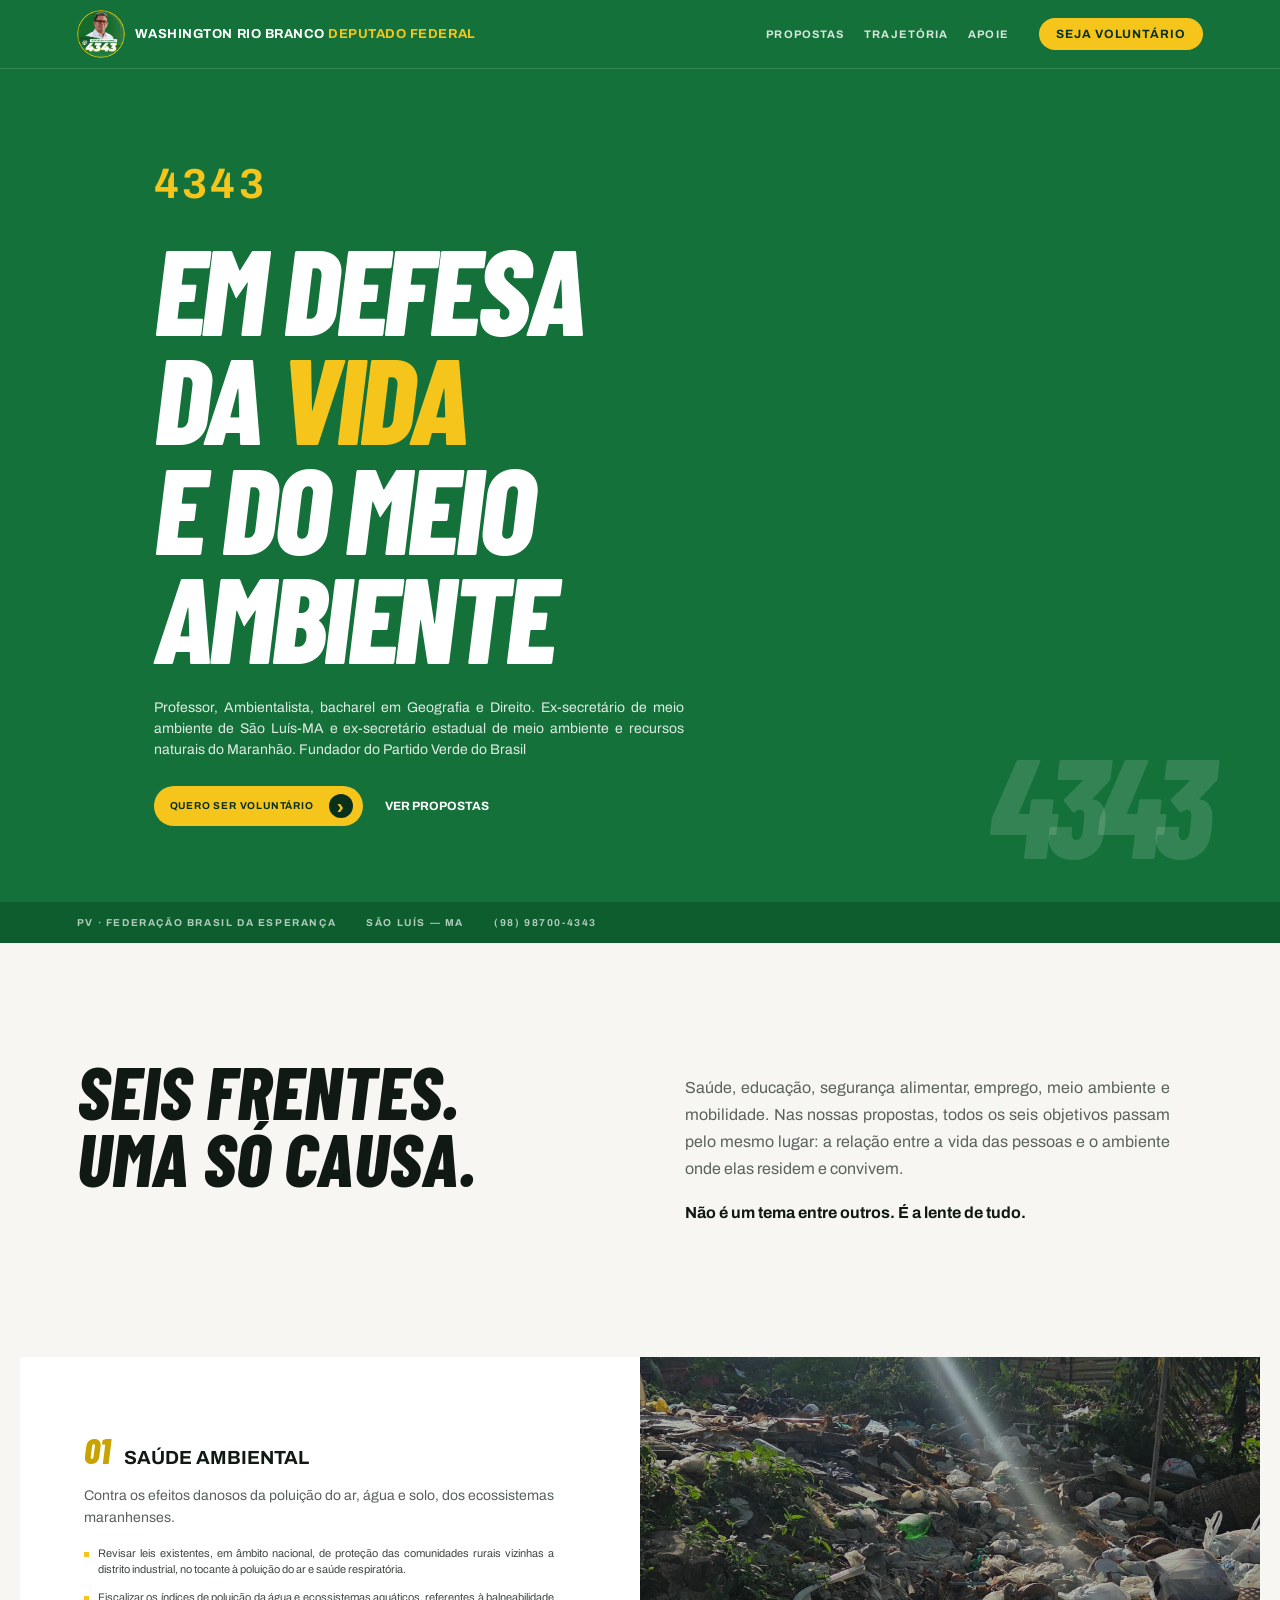
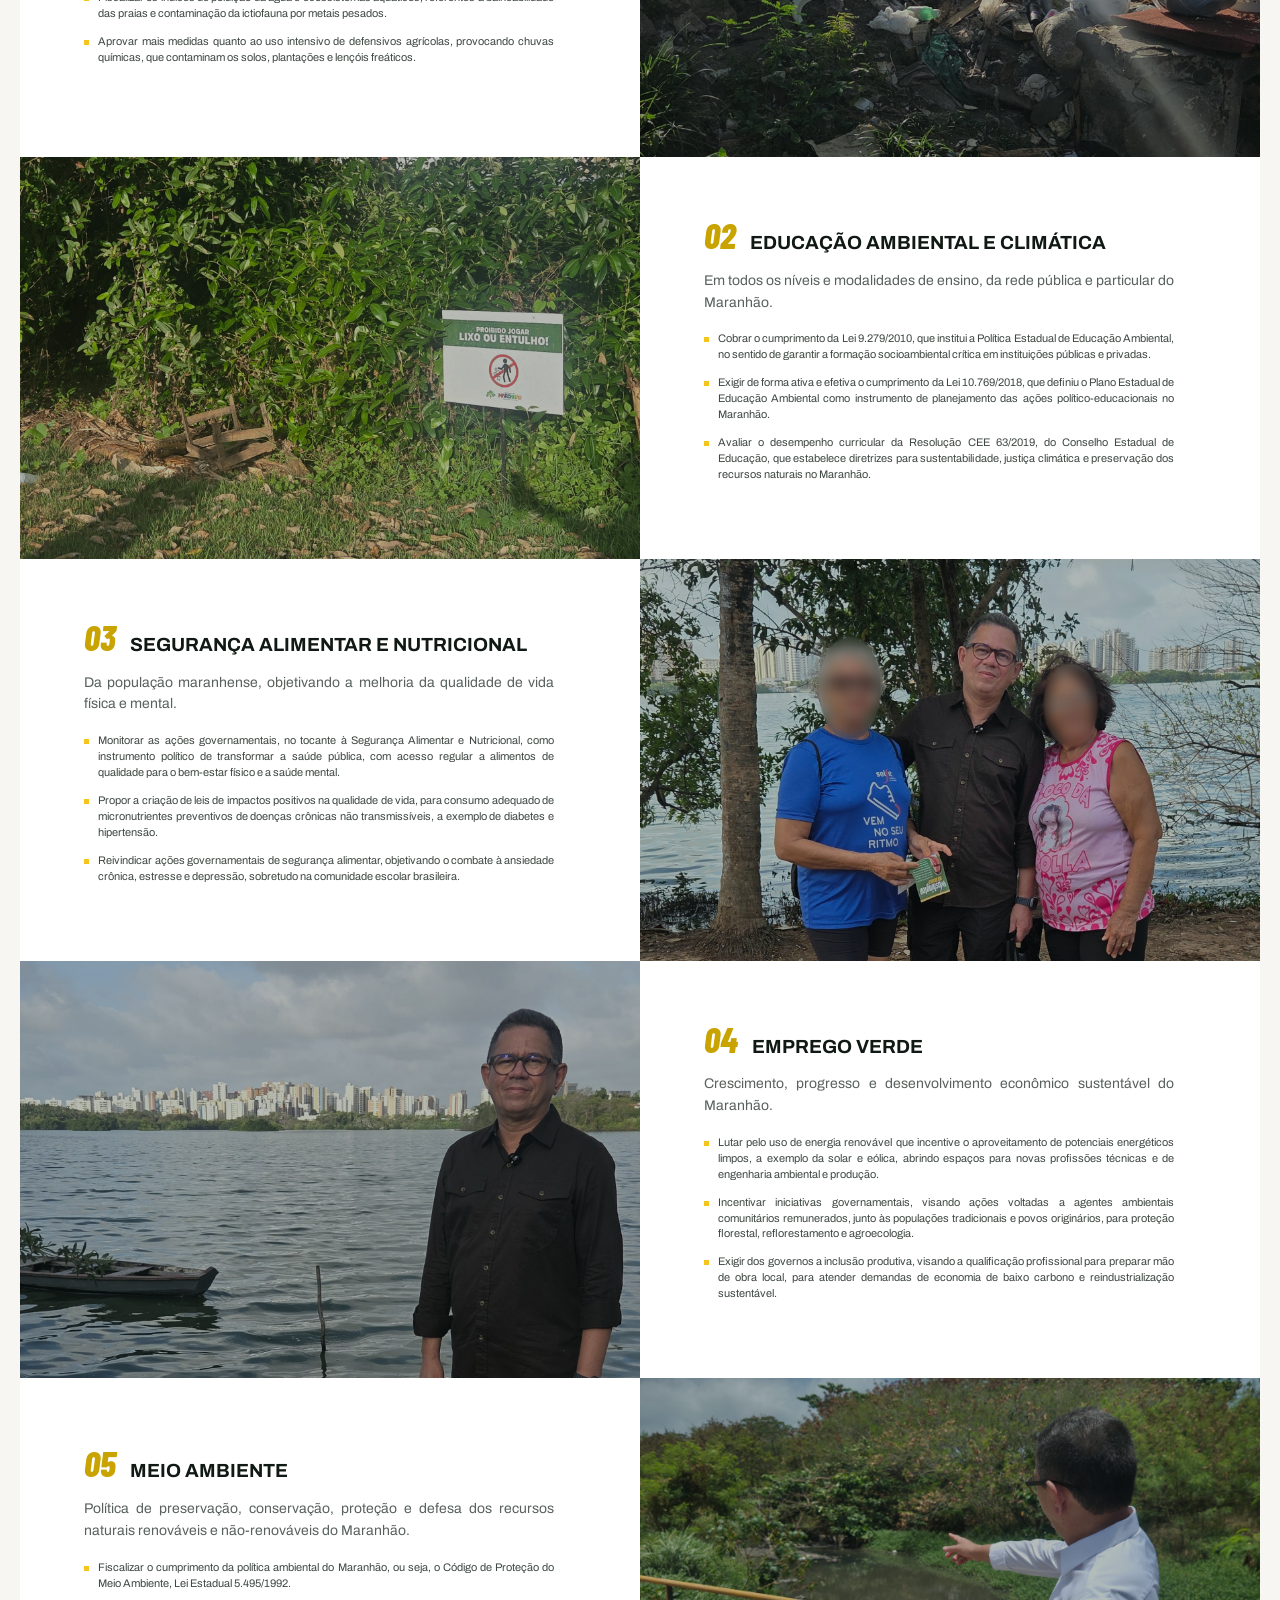
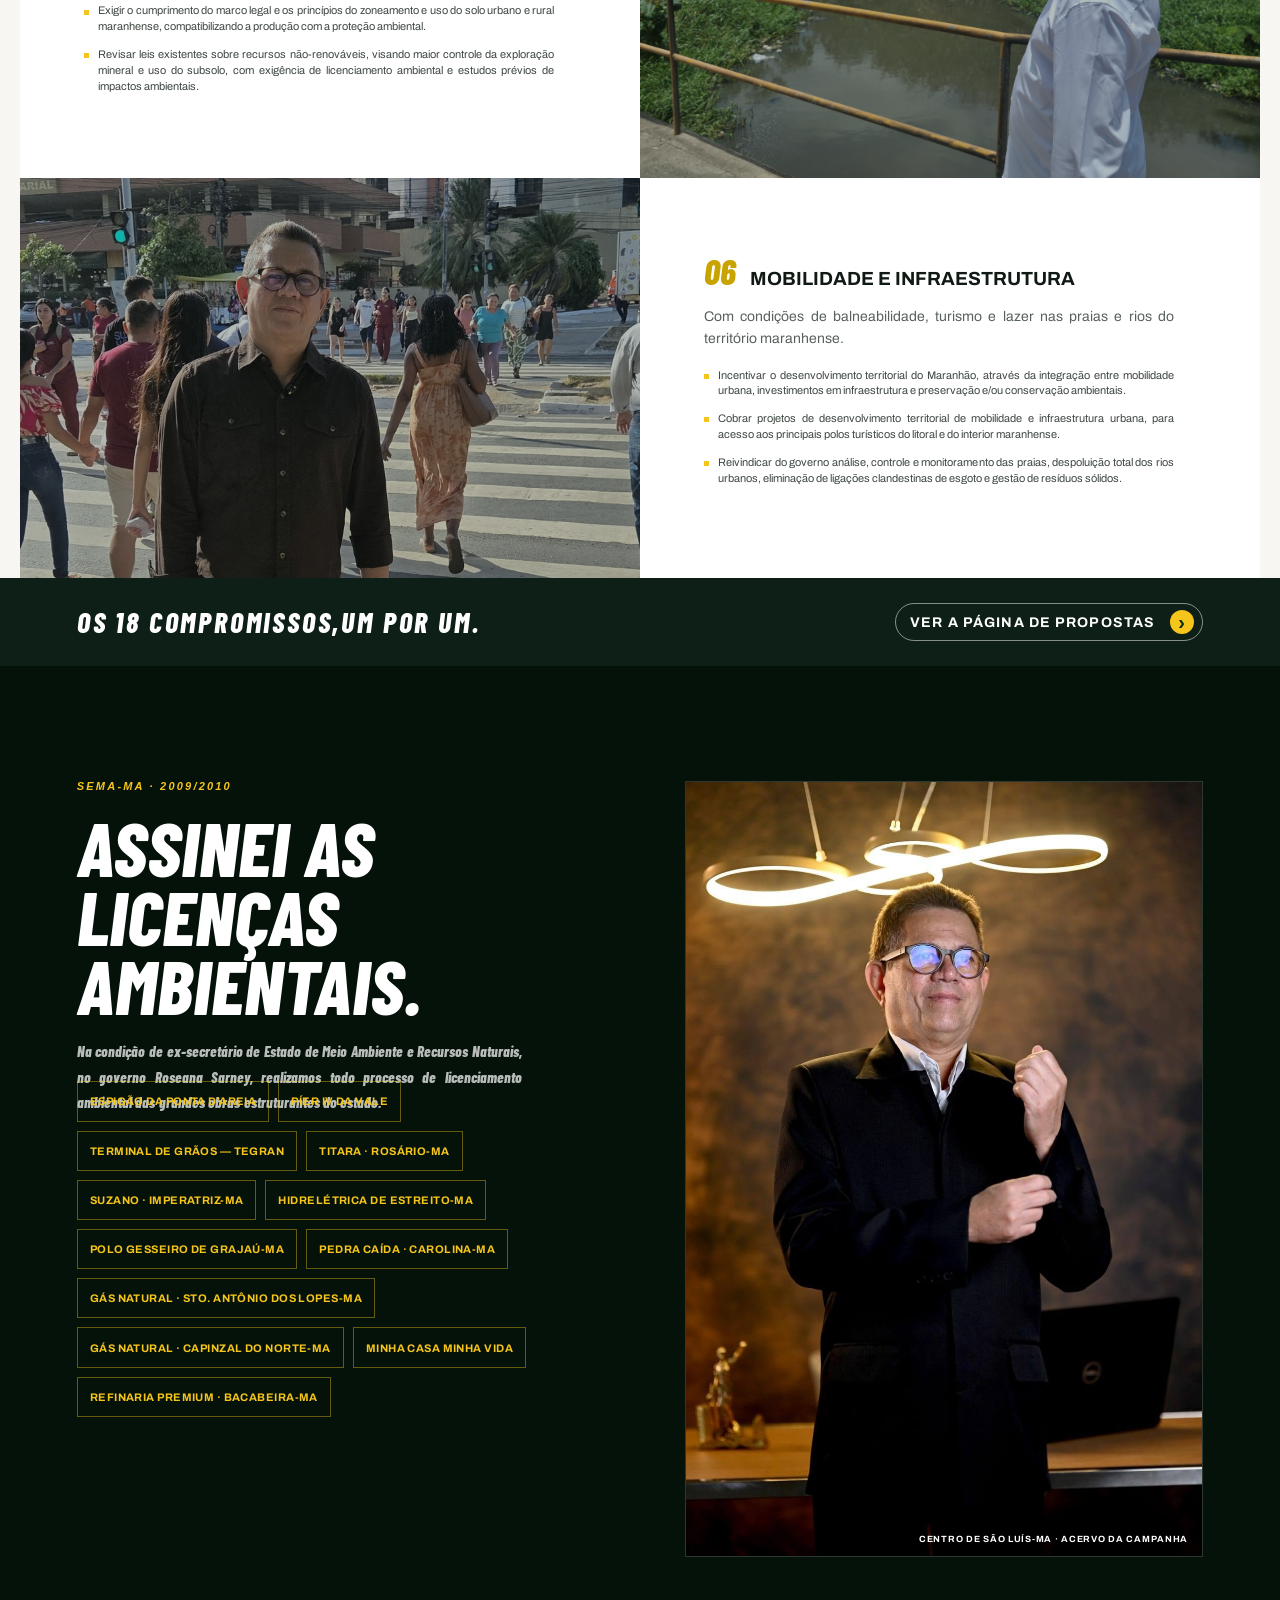
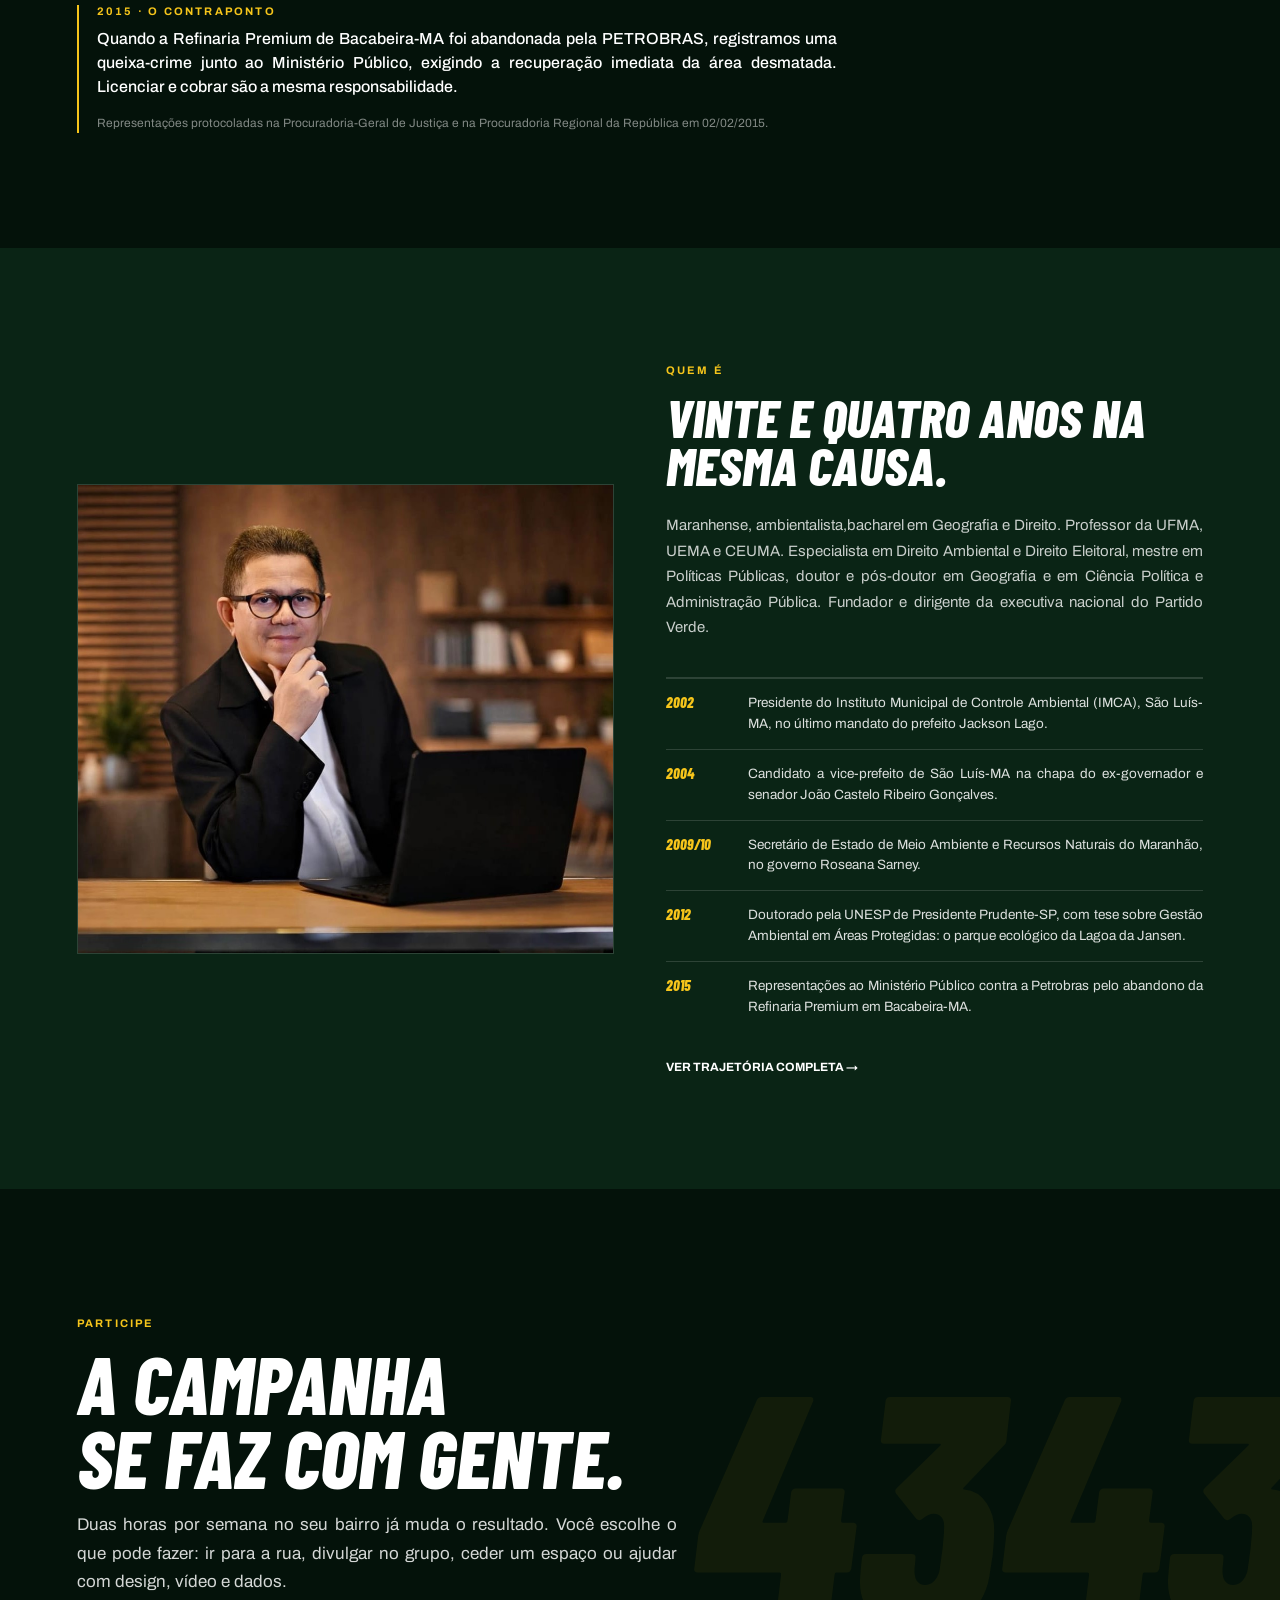
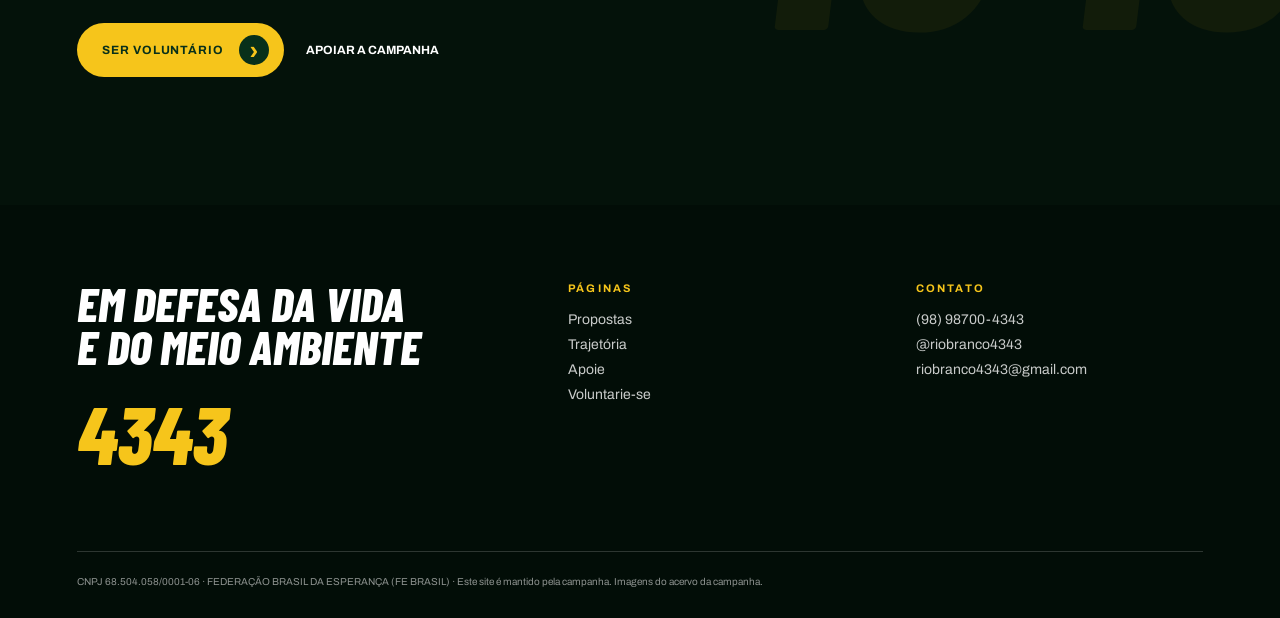
==== commit ce14ff48: "ligação" ====
--- a/index.html
+++ b/index.html
@@ -17,7 +17,7 @@
       <div class="wrap nav">
         <a class="brand" href="index.html"
           ><img src="assets/selo-circular.png" alt="Washington 4343" /><span
-            >WASHINGTON RIO BRANCO <strong> · DEPUTADO FEDERAL</strong></span
+            >WASHINGTON RIO BRANCO <strong>  DEPUTADO FEDERAL</strong></span
           ></a
         >
         <nav>
@@ -43,8 +43,9 @@
           <div class="kicker">4343</div>
           <h1>EM DEFESA<br />DA <em>VIDA</em><br />E DO MEIO<br />AMBIENTE</h1>
           <p>
-            Ambientalista, geógrafo e professor. Foi Secretário de Meio Ambiente
-            do Maranhão e assinou as licenças das obras que mudaram o estado.
+            Professor, Ambientalista, bacharel em Geografia e Direito.
+            Ex-secretário de meio ambiente de São Luís-MA e ex-secretário estadual de meio ambiente
+            e recursos naturais do Maranhão. Fundador do Partido Verde do Brasil
           </p>
           <div class="hero-actions">
             <a class="button" href="voluntarie-se.html">QUERO SER VOLUNTÁRIO</a
@@ -64,9 +65,8 @@
         <div>
           <p>
             Saúde, educação, segurança alimentar, emprego, meio ambiente e
-            mobilidade. Nas propostas dele, todas as seis passam pelo mesmo
-            lugar: a relação entre a vida das pessoas e o ambiente onde ela
-            acontece.
+            mobilidade. Nas nossas propostas, todos os seis objetivos passam pelo mesmo lugar:
+            a relação entre a vida das pessoas e o ambiente onde elas residem e convivem.
           </p>
           <p><b>Não é um tema entre outros. É a lente de tudo.</b></p>
         </div>
@@ -227,7 +227,7 @@
             <div class="kicker">QUEM É</div>
             <h2>VINTE E QUATRO ANOS NA MESMA CAUSA.</h2>
             <p>
-              Maranhense, ambientalista, geógrafo e bacharel em Direito.
+              Maranhense, ambientalista,bacharel em Geografia e Direito.
               Professor da UFMA, UEMA e CEUMA. Especialista em Direito Ambiental
               e Direito Eleitoral, mestre em Políticas Públicas, doutor e
               pós-doutor em Geografia e em Ciência Política e Administração
@@ -260,7 +260,7 @@
                 <dt>2012</dt>
                 <dd>
                   Doutorado pela UNESP de Presidente Prudente-SP, com tese sobre Gestão Ambiental em Áreas Protegidas:
-                  o parque ecológico da Lagoa da Jansen, em Bacabeira-MA.
+                  o parque ecológico da Lagoa da Jansen.
                 </dd>
               </div>
               <div>
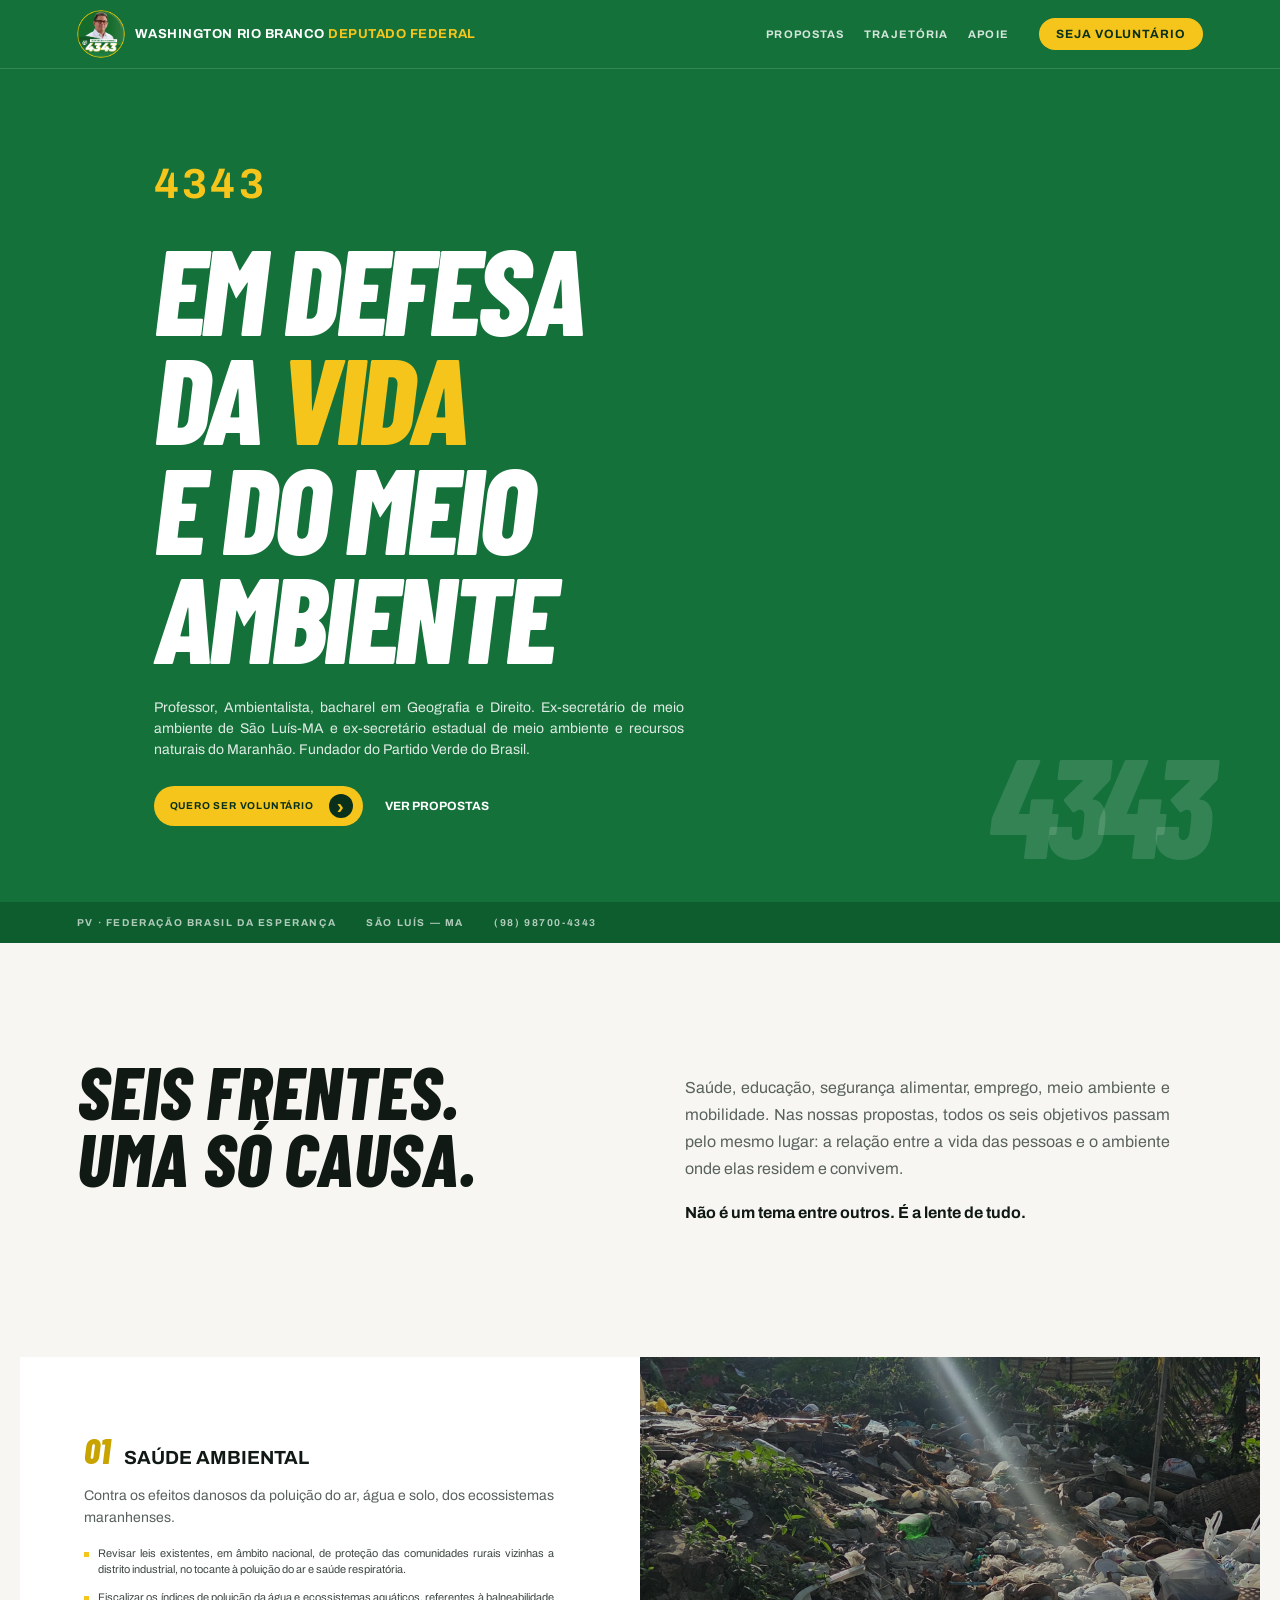
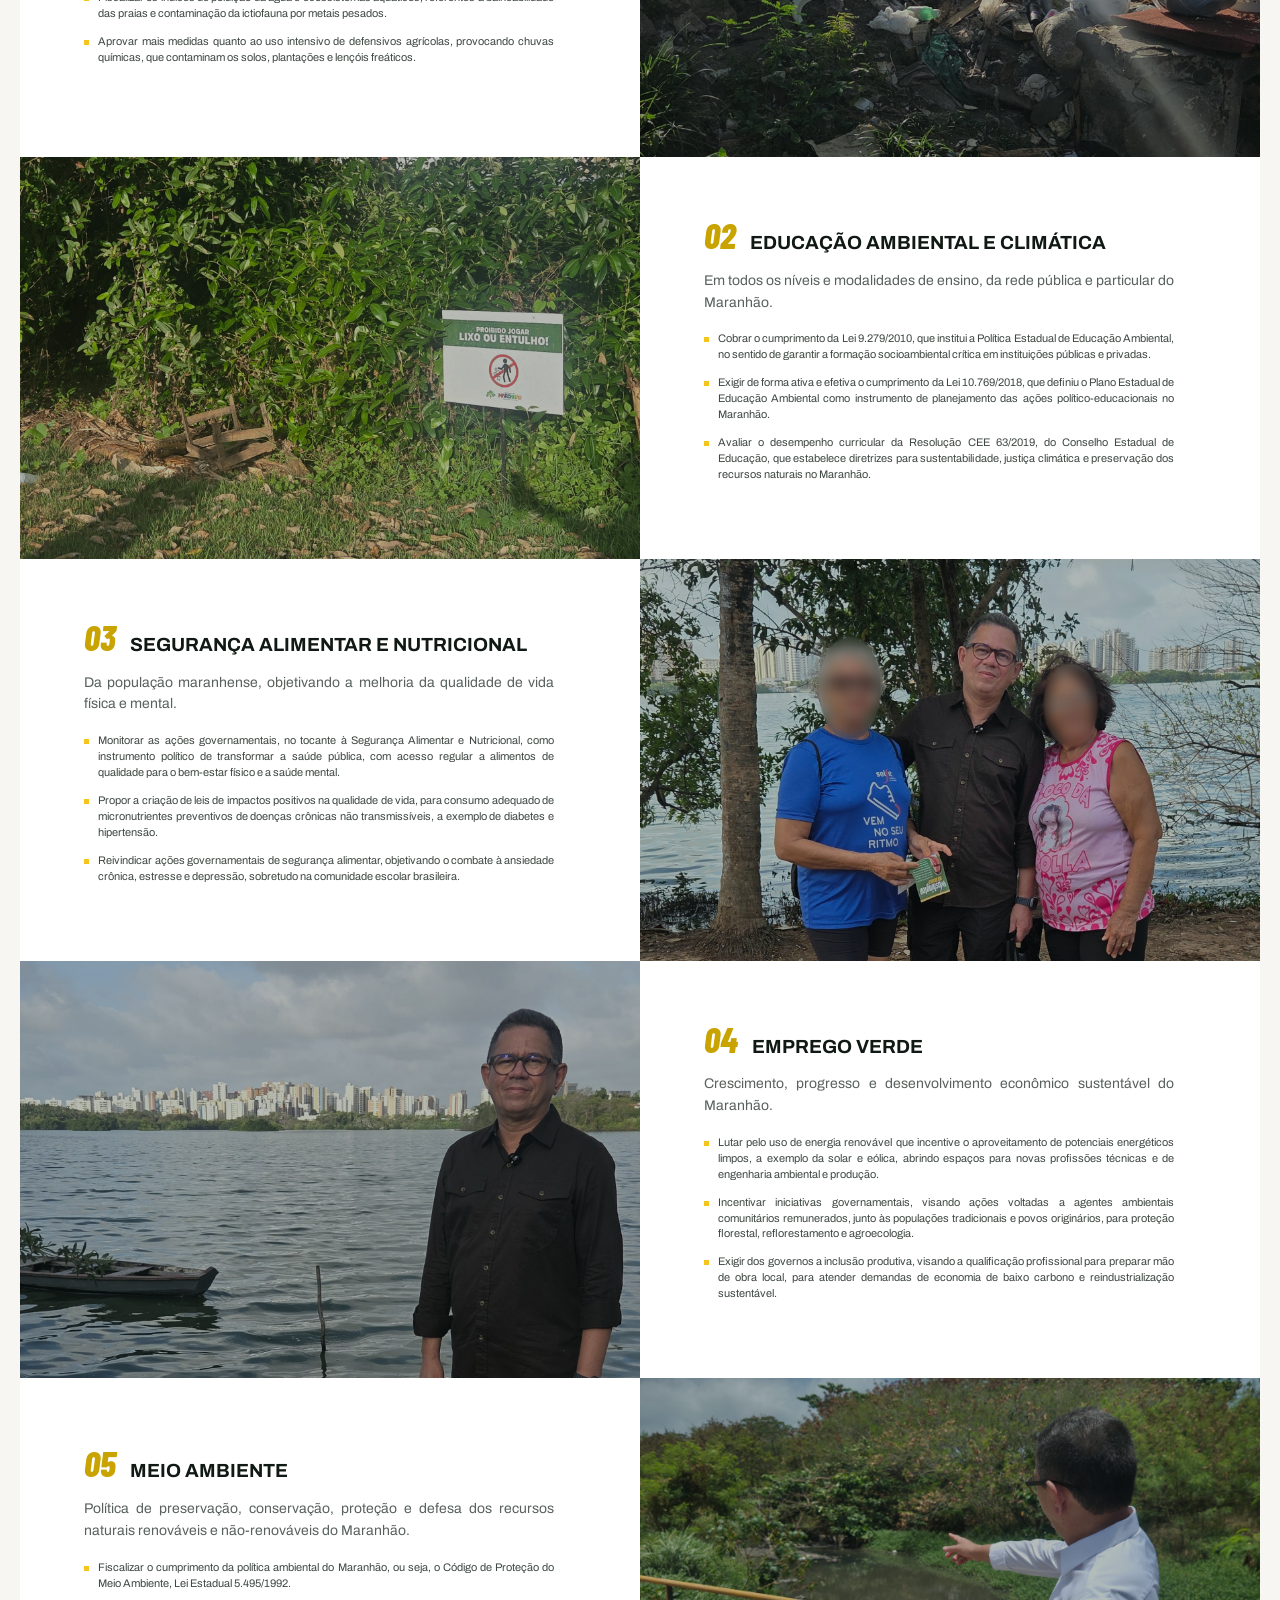
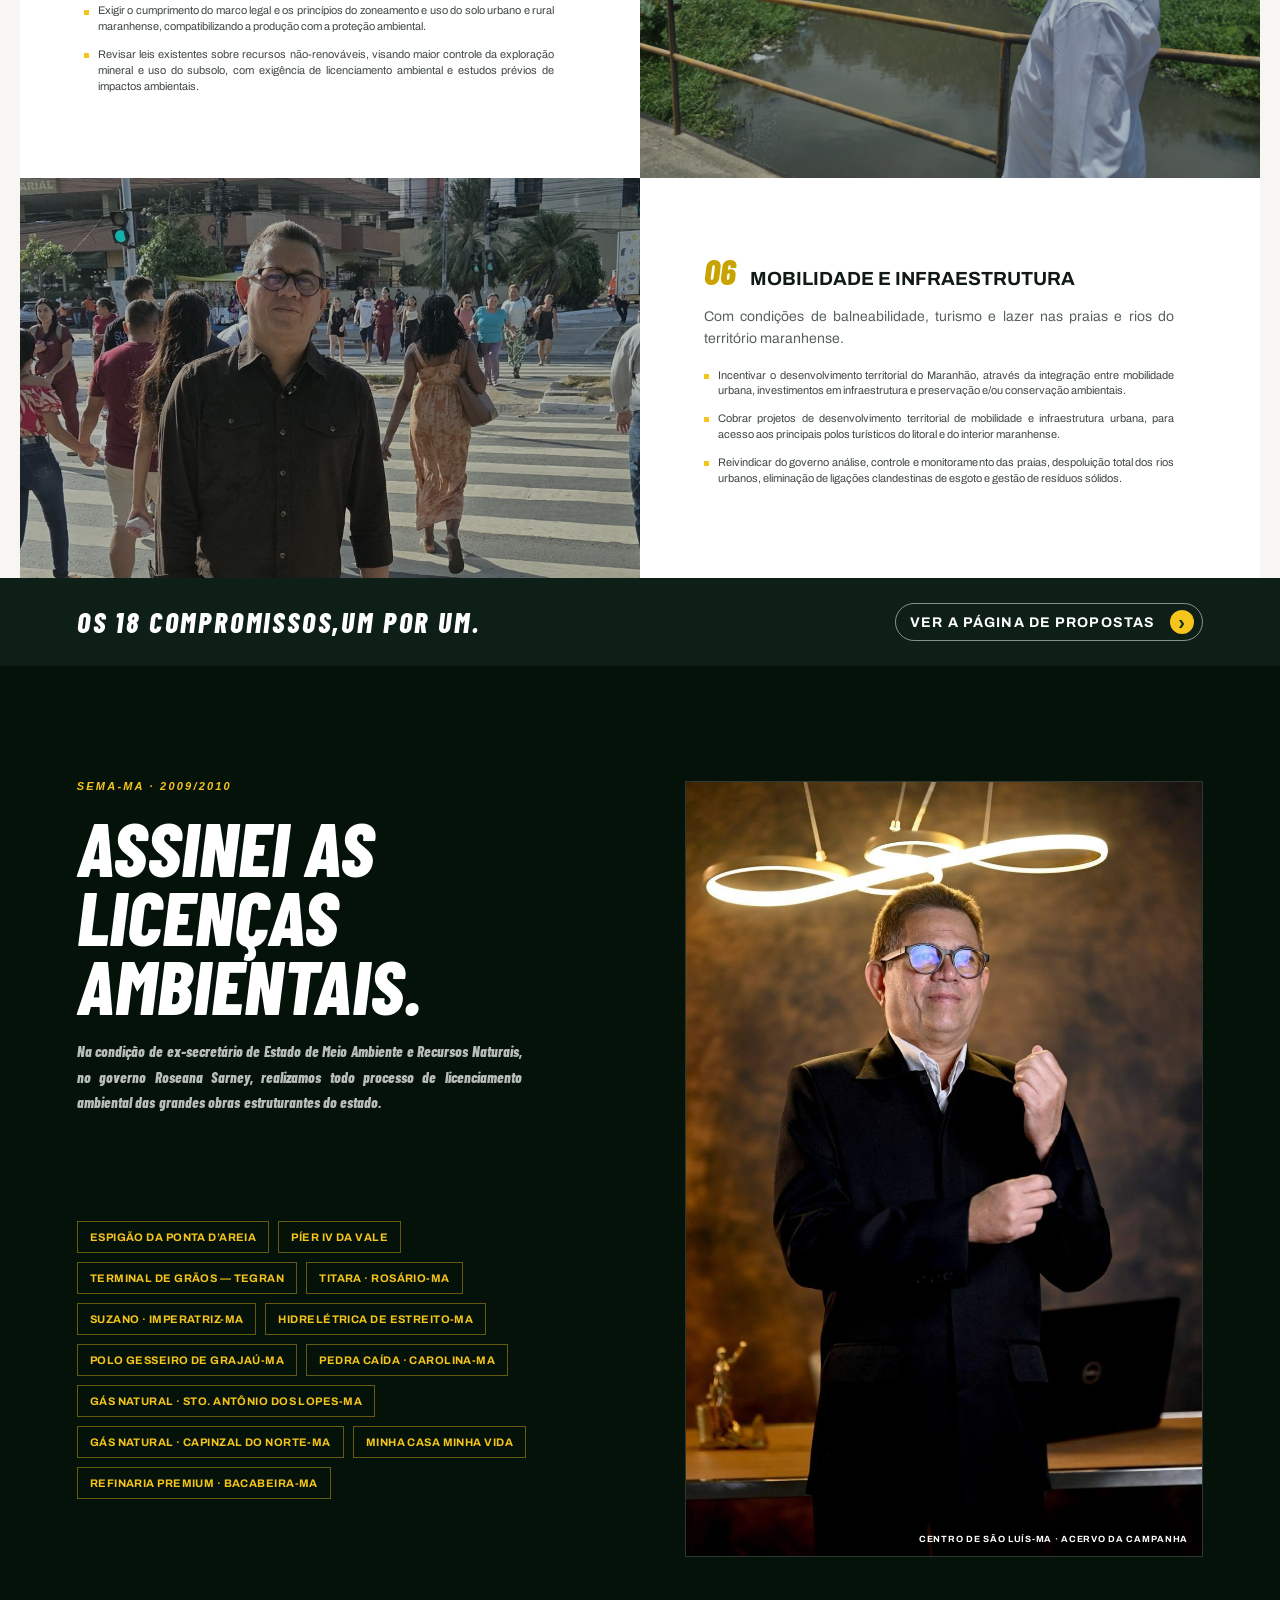
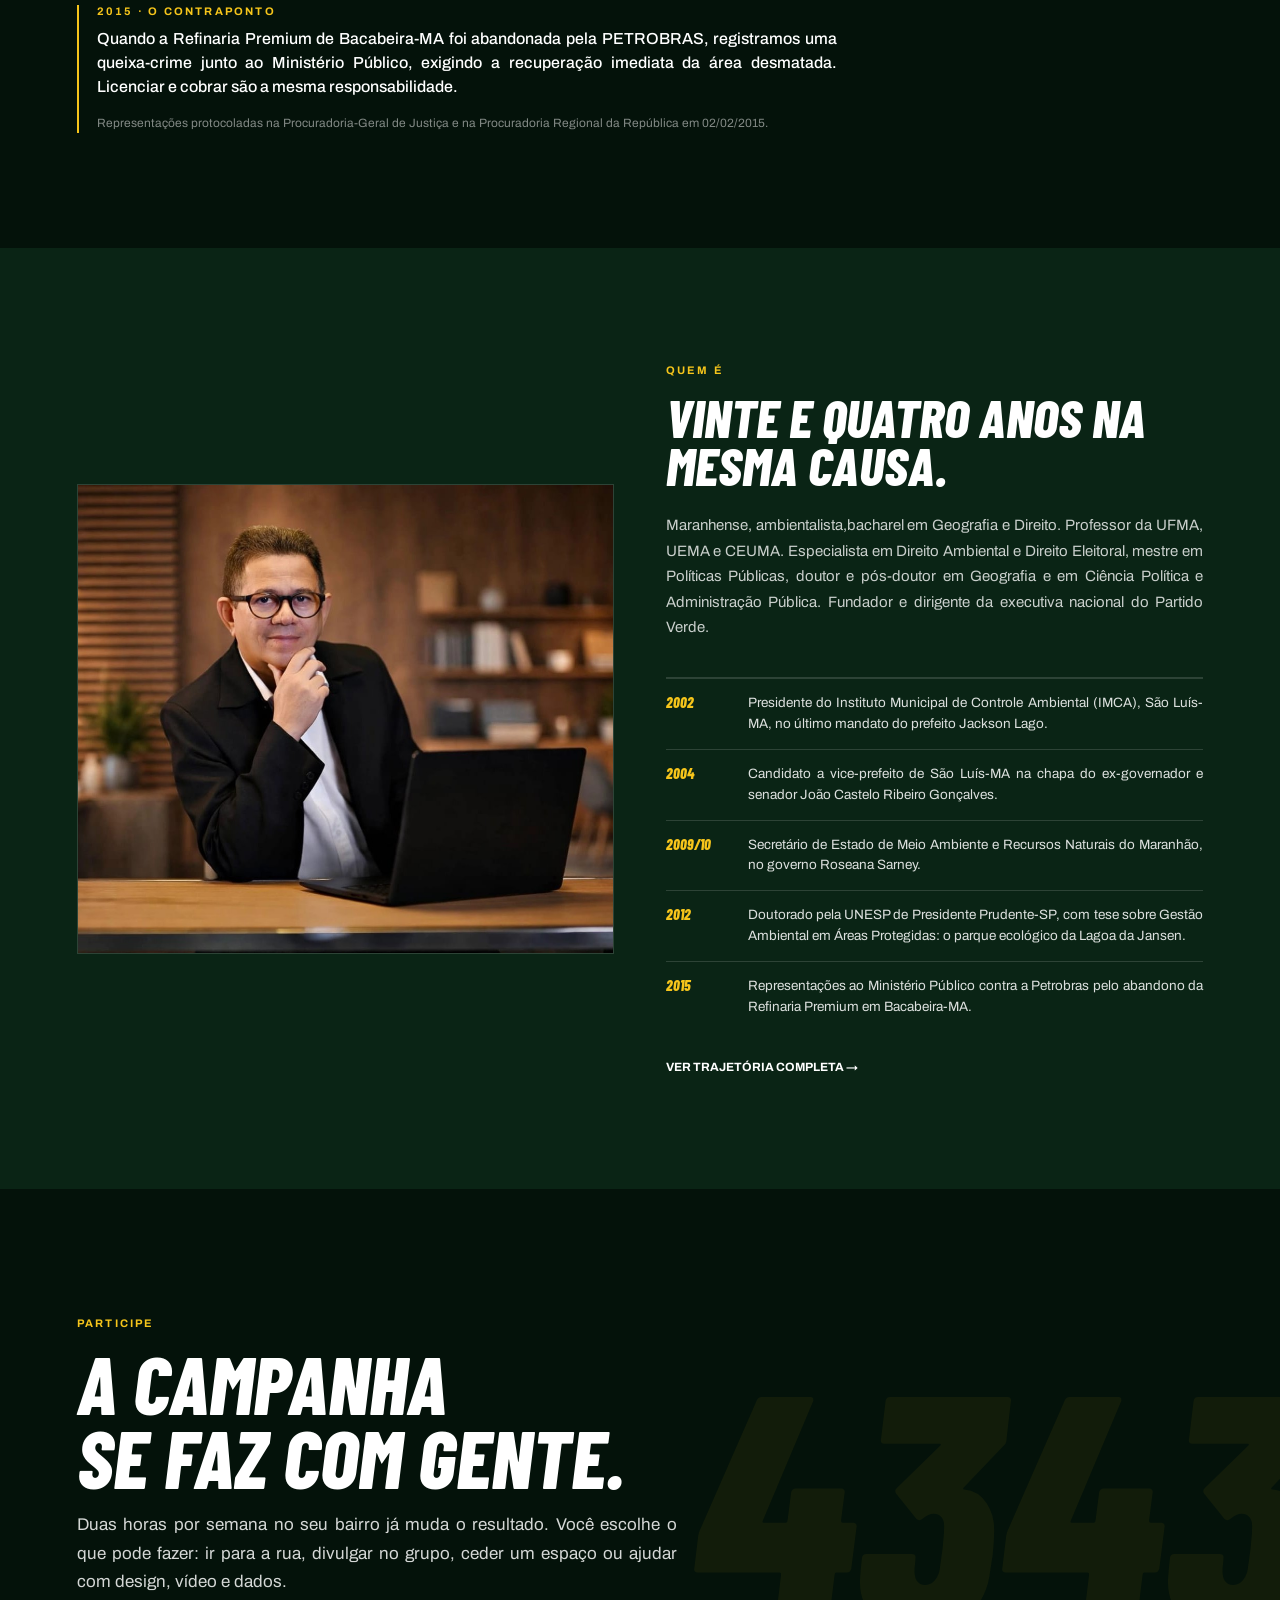
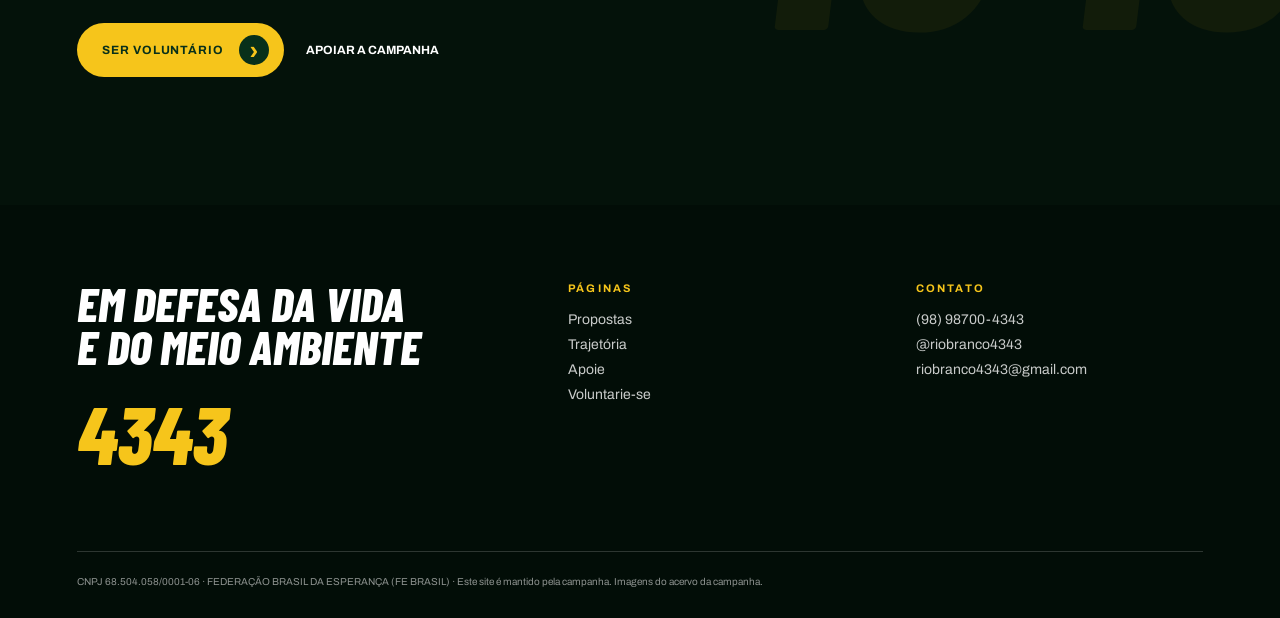
==== commit f0aad945: "." ====
--- a/index.html
+++ b/index.html
@@ -45,7 +45,7 @@
           <p>
             Professor, Ambientalista, bacharel em Geografia e Direito.
             Ex-secretário de meio ambiente de São Luís-MA e ex-secretário estadual de meio ambiente
-            e recursos naturais do Maranhão. Fundador do Partido Verde do Brasil
+            e recursos naturais do Maranhão. Fundador do Partido Verde do Brasil.
           </p>
           <div class="hero-actions">
             <a class="button" href="voluntarie-se.html">QUERO SER VOLUNTÁRIO</a
--- a/home.css
+++ b/home.css
@@ -300,11 +300,11 @@
 .works-list {
   grid-column: 1;
   grid-row: 2;
+  align-self: start;
   display: flex;
   flex-wrap: wrap;
   gap: 9px;
   margin: 0;
-  transform: translateY(-140px);
 }
 .works-list span {
   display: flex;
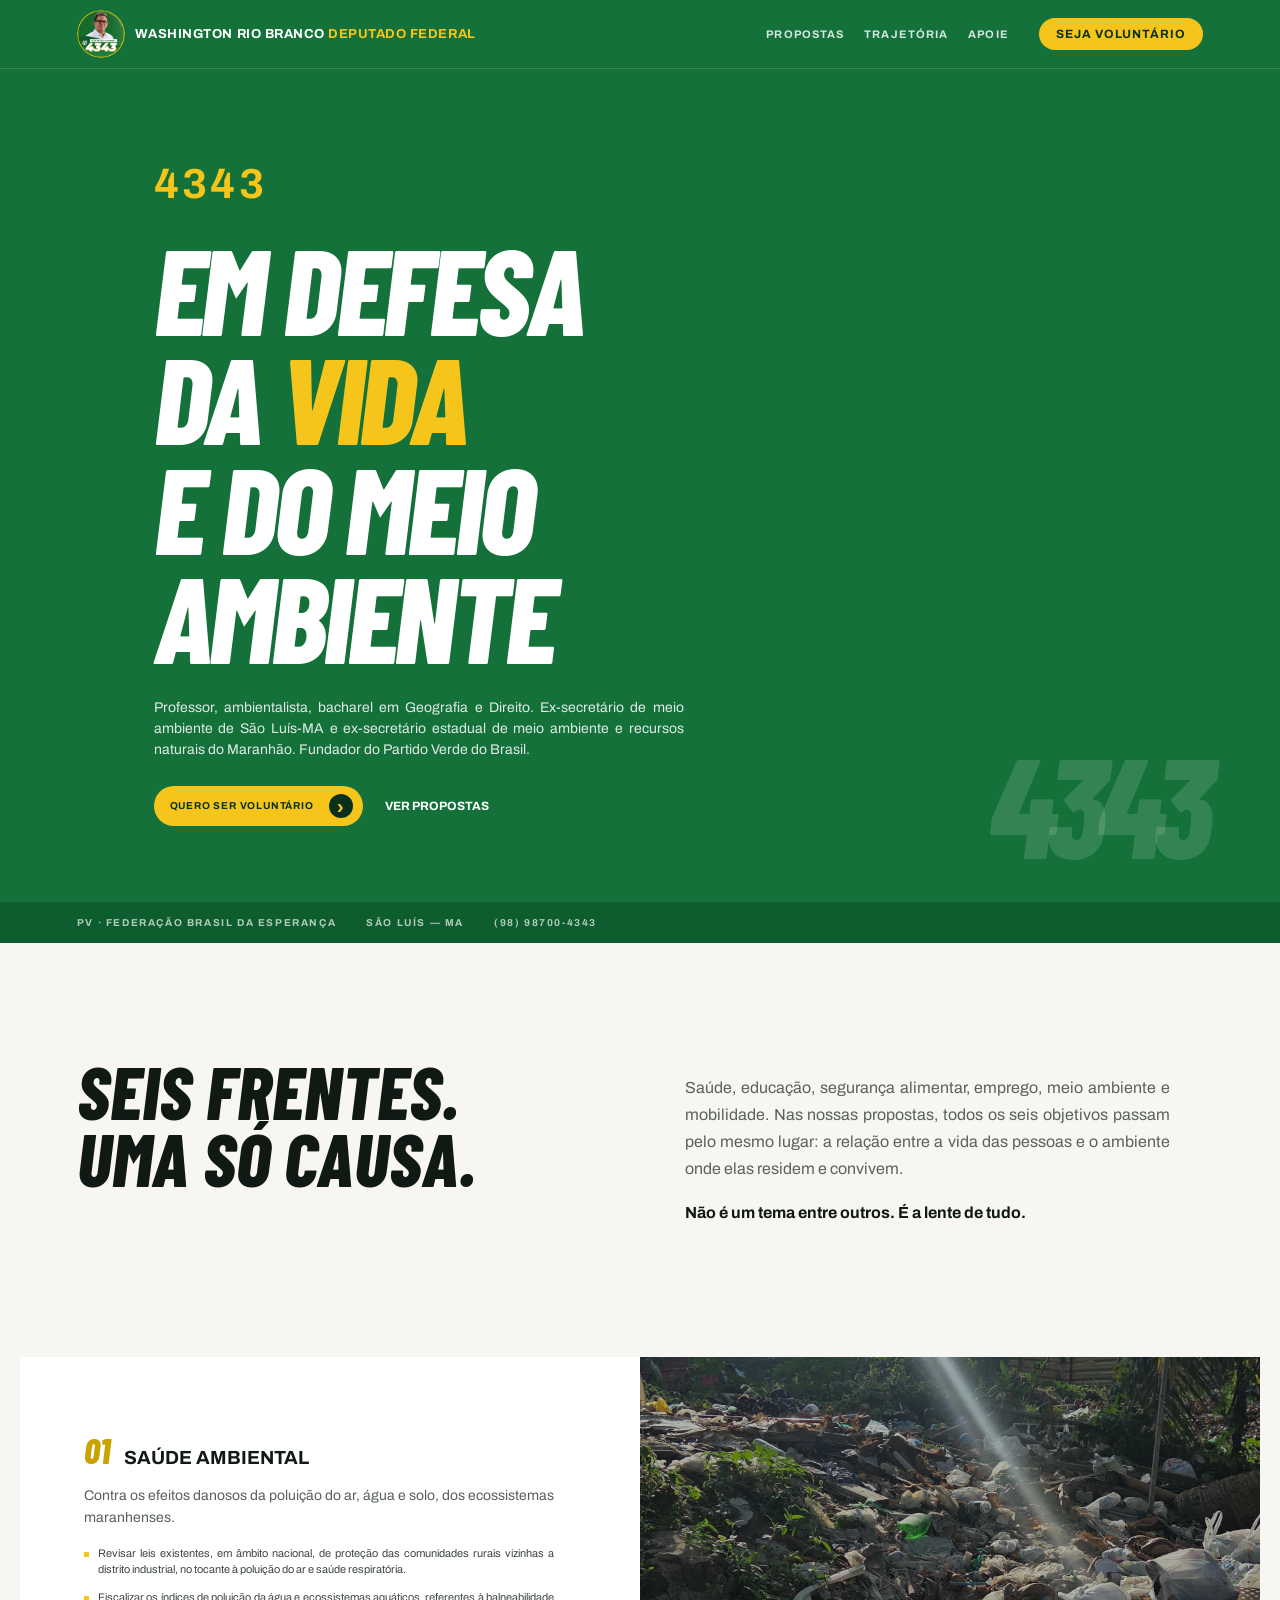
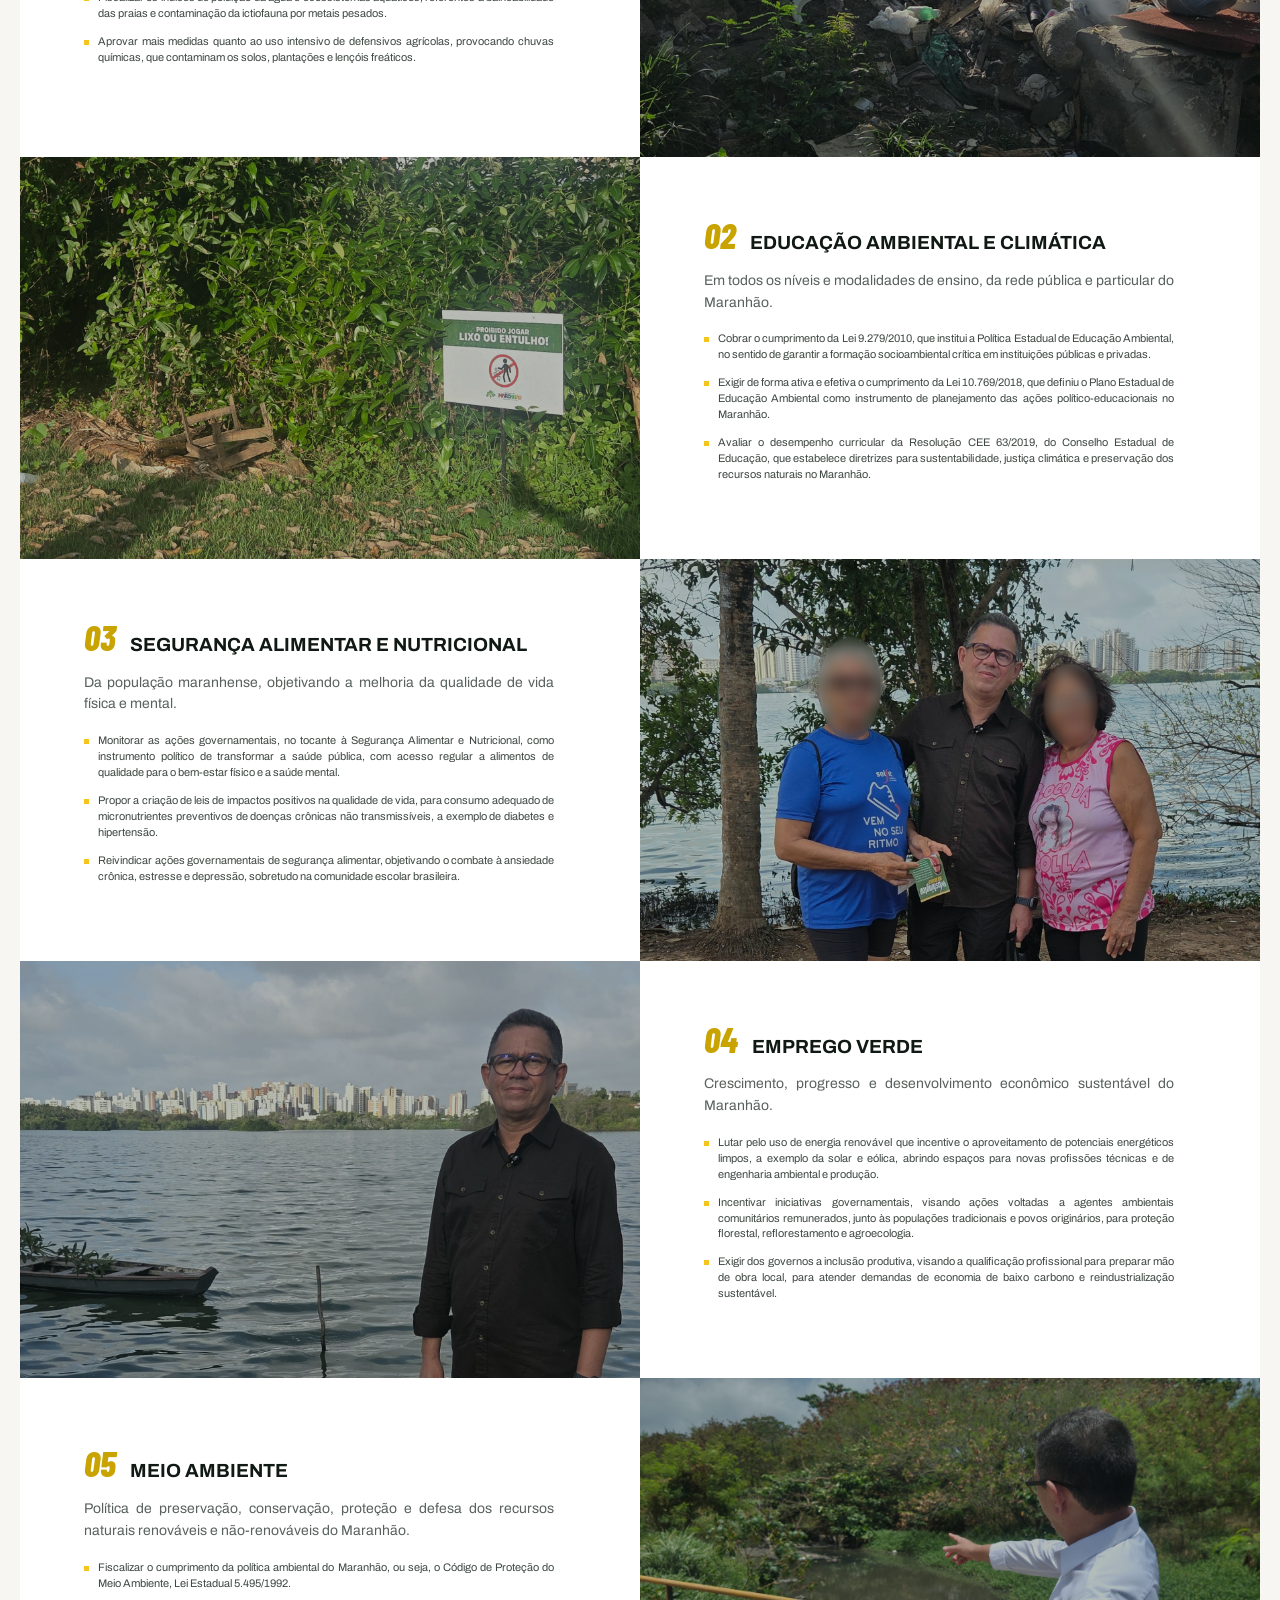
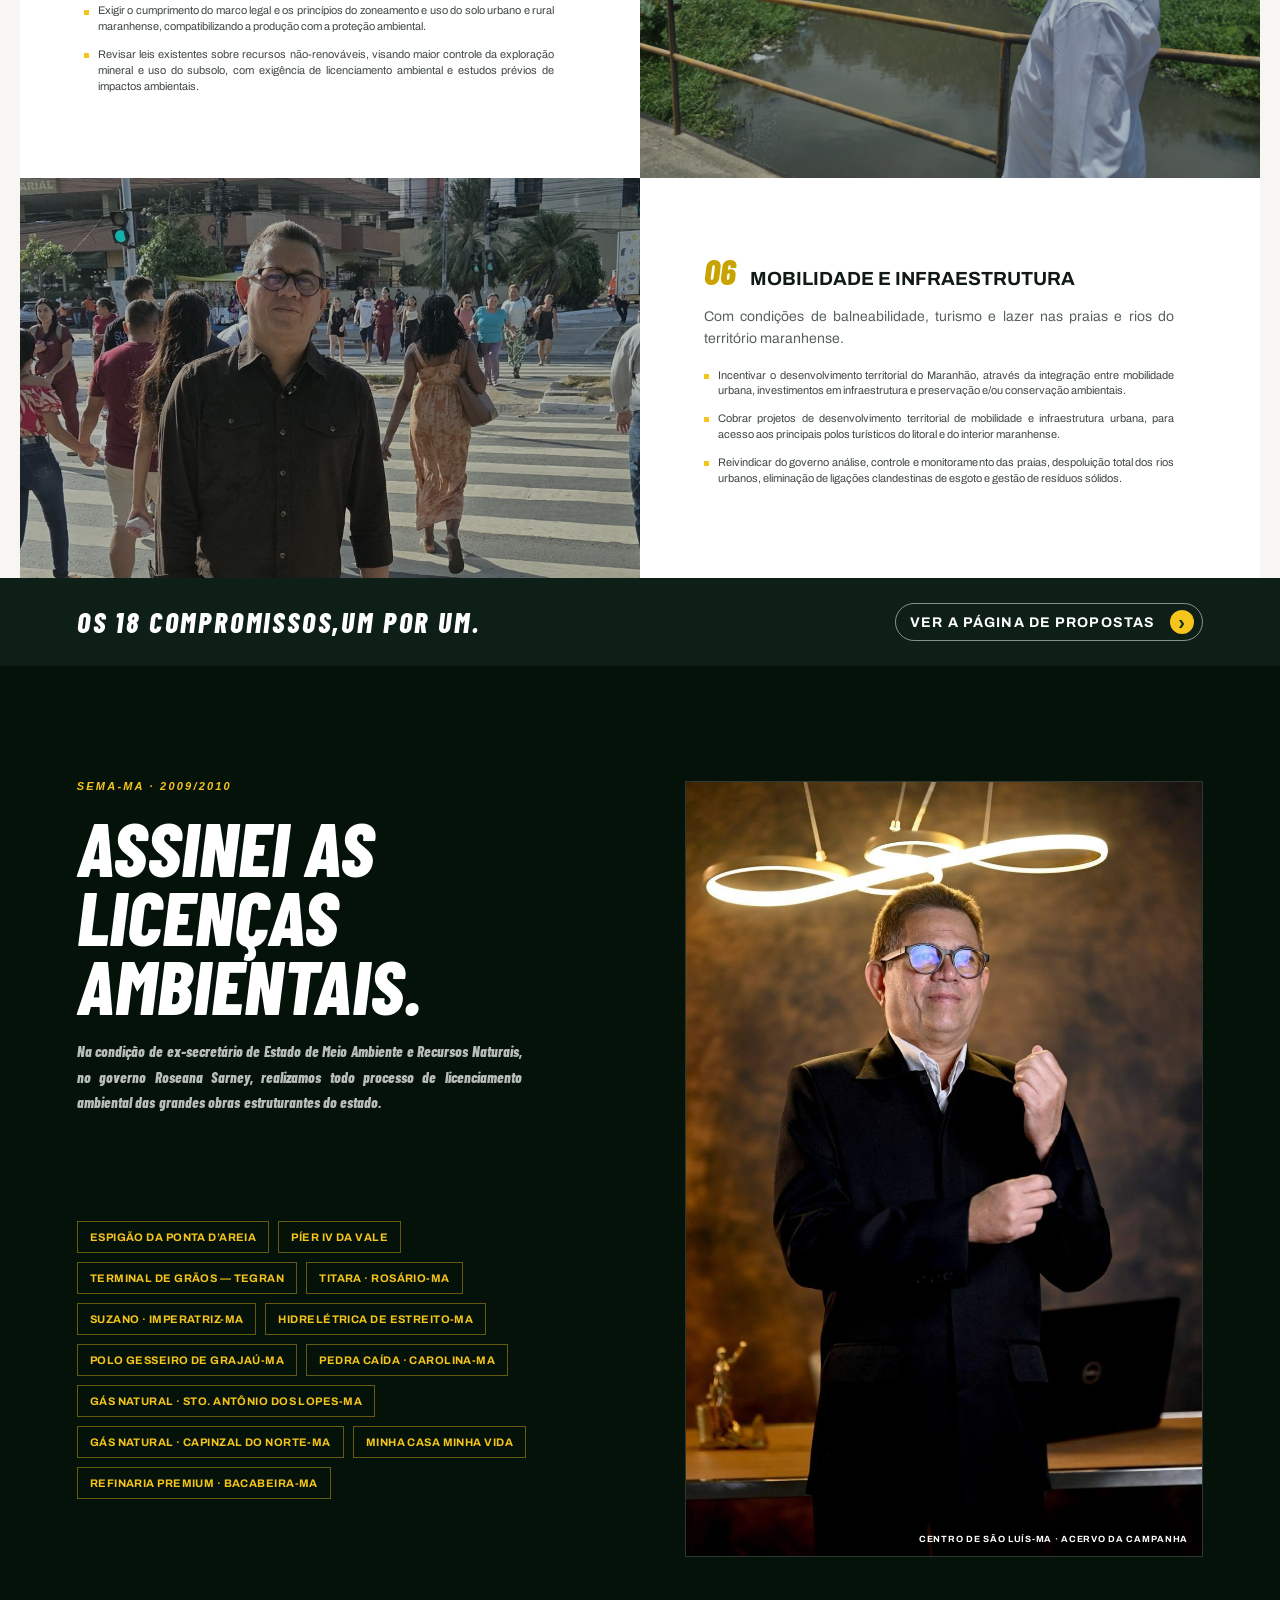
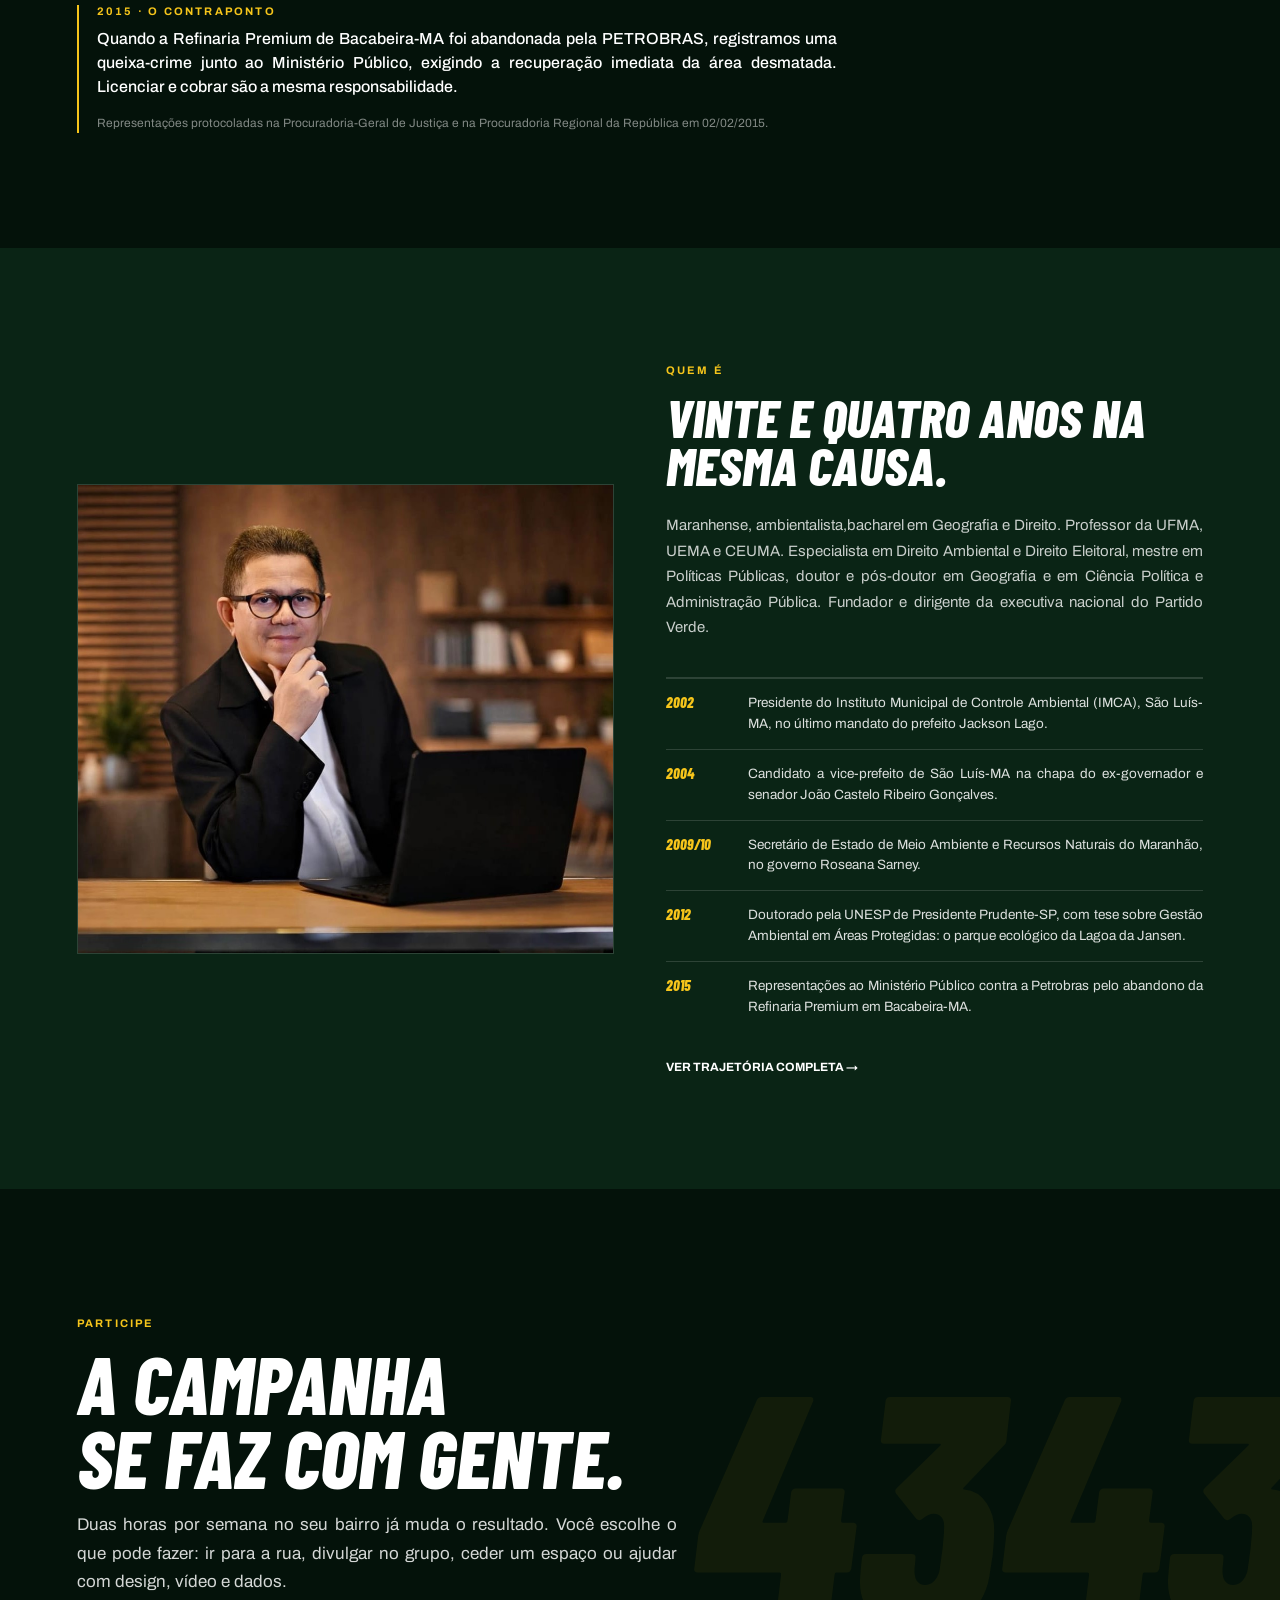
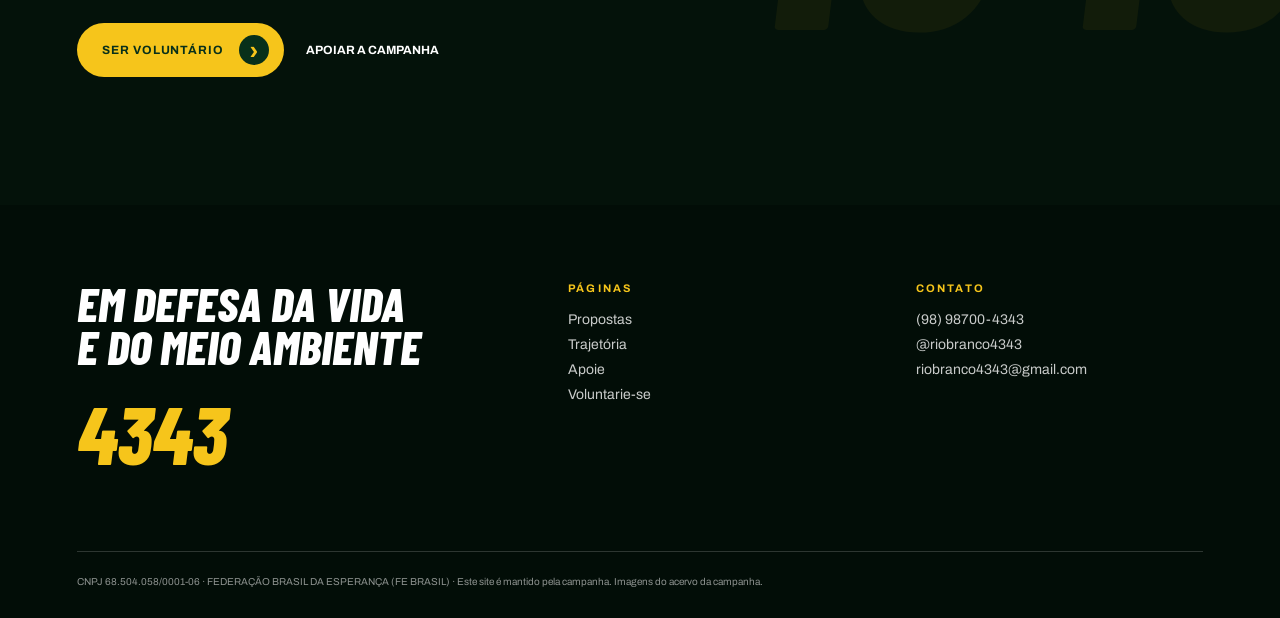
==== commit 0a4e7add: "SEO e a minusculo" ====
--- a/index.html
+++ b/index.html
@@ -5,12 +5,67 @@
     <meta name="viewport" content="width=device-width,initial-scale=1" />
     <meta
       name="description"
-      content="Washington Rio Branco 4343 — Deputado Federal pelo Maranhão."
+      content="Washington Rio Branco 4343 é pré-candidato a Deputado Federal pelo Maranhão. Ambientalista, professor e ex-secretário de Meio Ambiente. Conheça as propostas."
     />
-    <title>Washington Rio Branco 4343</title>
+    <meta name="robots" content="index, follow" />
+    <link rel="canonical" href="https://washington-candidato.vercel.app/" />
+    <title>Washington Rio Branco 4343 — Deputado Federal pelo Maranhão</title>
     <link rel="icon" href="assets/marca-w.jpg" type="image/png">
     <link rel="stylesheet" href="styles.css" />
     <link rel="stylesheet" href="home.css" />
+
+    <meta property="og:type" content="website" />
+    <meta property="og:site_name" content="Washington Rio Branco 4343" />
+    <meta property="og:locale" content="pt_BR" />
+    <meta property="og:url" content="https://washington-candidato.vercel.app/" />
+    <meta property="og:title" content="Washington Rio Branco 4343 — Deputado Federal pelo Maranhão" />
+    <meta
+      property="og:description"
+      content="Pré-candidato a Deputado Federal pelo Maranhão. Ambientalista, professor e ex-secretário de Meio Ambiente. Em defesa da vida e do meio ambiente."
+    />
+    <meta property="og:image" content="https://washington-candidato.vercel.app/assets/estudio-2.jpg" />
+    <meta name="twitter:card" content="summary_large_image" />
+    <meta name="twitter:title" content="Washington Rio Branco 4343 — Deputado Federal pelo Maranhão" />
+    <meta
+      name="twitter:description"
+      content="Pré-candidato a Deputado Federal pelo Maranhão. Ambientalista, professor e ex-secretário de Meio Ambiente."
+    />
+    <meta name="twitter:image" content="https://washington-candidato.vercel.app/assets/estudio-2.jpg" />
+
+    <script type="application/ld+json">
+      {
+        "@context": "https://schema.org",
+        "@type": "Person",
+        "name": "Washington Rio Branco",
+        "alternateName": "Washington Luis Campos Rio Branco",
+        "jobTitle": "Pré-candidato a Deputado Federal pelo Maranhão",
+        "description": "Professor, ambientalista, bacharel em Geografia e Direito. Ex-secretário de Meio Ambiente de São Luís-MA e ex-secretário estadual de Meio Ambiente e Recursos Naturais do Maranhão. Fundador do Partido Verde do Brasil.",
+        "url": "https://washington-candidato.vercel.app/",
+        "image": "https://washington-candidato.vercel.app/assets/estudio-2.jpg",
+        "affiliation": {
+          "@type": "Organization",
+          "name": "Partido Verde (PV) — Federação Brasil da Esperança"
+        },
+        "address": {
+          "@type": "PostalAddress",
+          "addressLocality": "São Luís",
+          "addressRegion": "MA",
+          "addressCountry": "BR"
+        },
+        "sameAs": [
+          "https://instagram.com/riobranco4343",
+          "https://whatsapp.com/channel/0029Vb95dq2Fsn0ZimkAQ439"
+        ]
+      }
+    </script>
+    <script type="application/ld+json">
+      {
+        "@context": "https://schema.org",
+        "@type": "WebSite",
+        "name": "Washington Rio Branco 4343",
+        "url": "https://washington-candidato.vercel.app/"
+      }
+    </script>
   </head>
   <body class="home-page">
     <header>
@@ -43,7 +98,7 @@
           <div class="kicker">4343</div>
           <h1>EM DEFESA<br />DA <em>VIDA</em><br />E DO MEIO<br />AMBIENTE</h1>
           <p>
-            Professor, Ambientalista, bacharel em Geografia e Direito.
+            Professor, ambientalista, bacharel em Geografia e Direito.
             Ex-secretário de meio ambiente de São Luís-MA e ex-secretário estadual de meio ambiente
             e recursos naturais do Maranhão. Fundador do Partido Verde do Brasil.
           </p>
